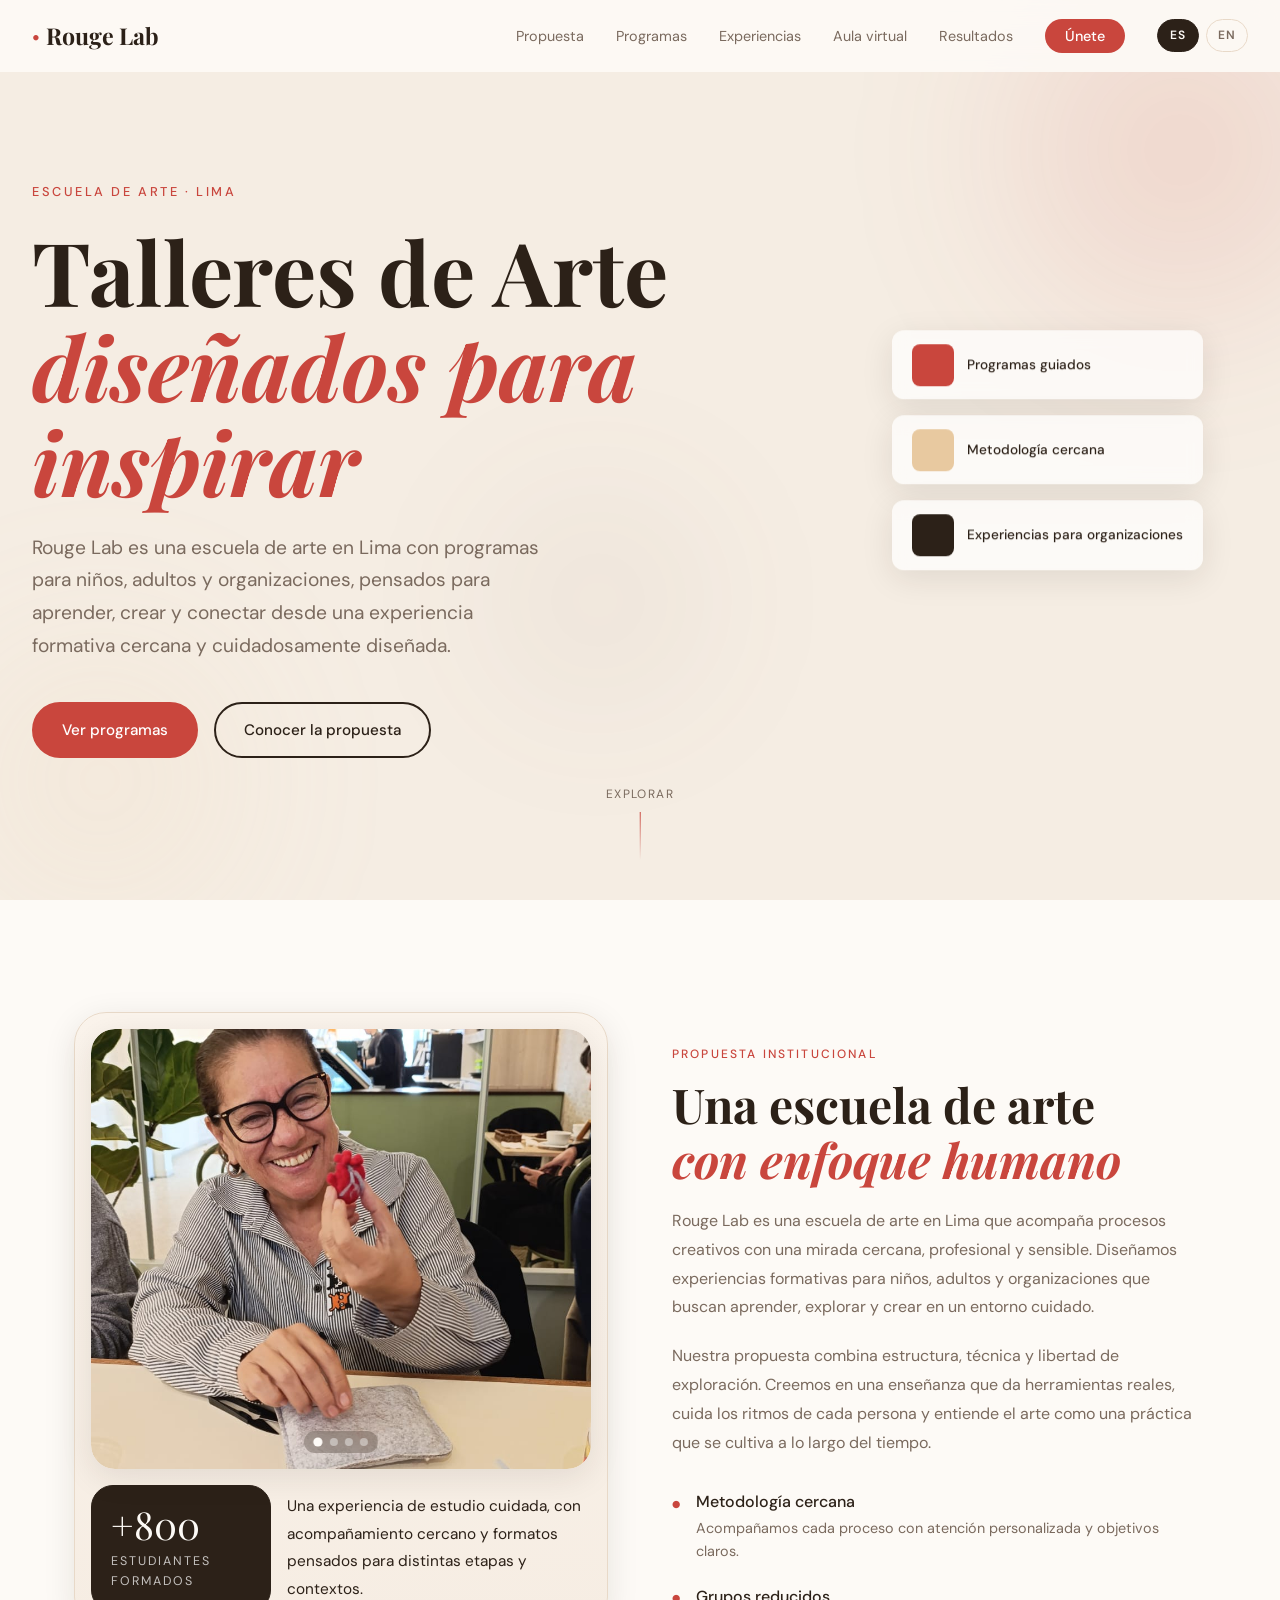
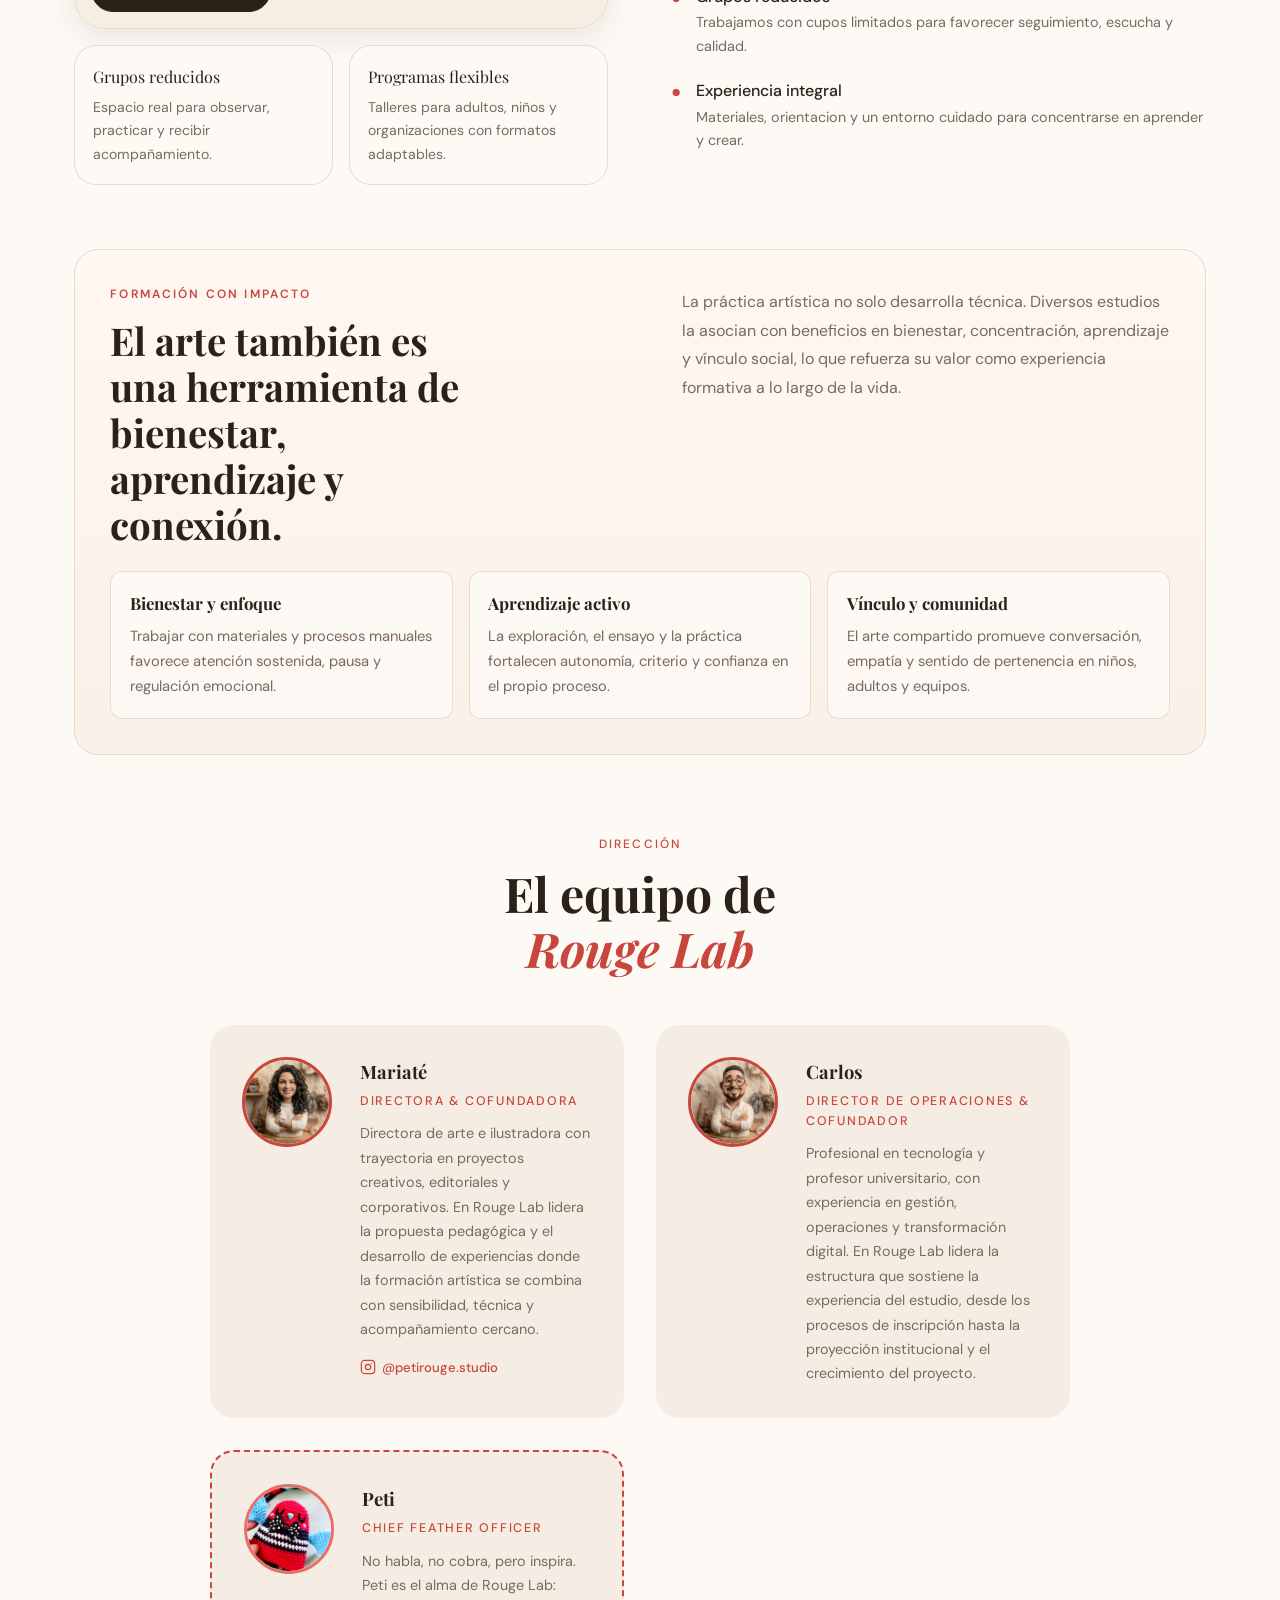
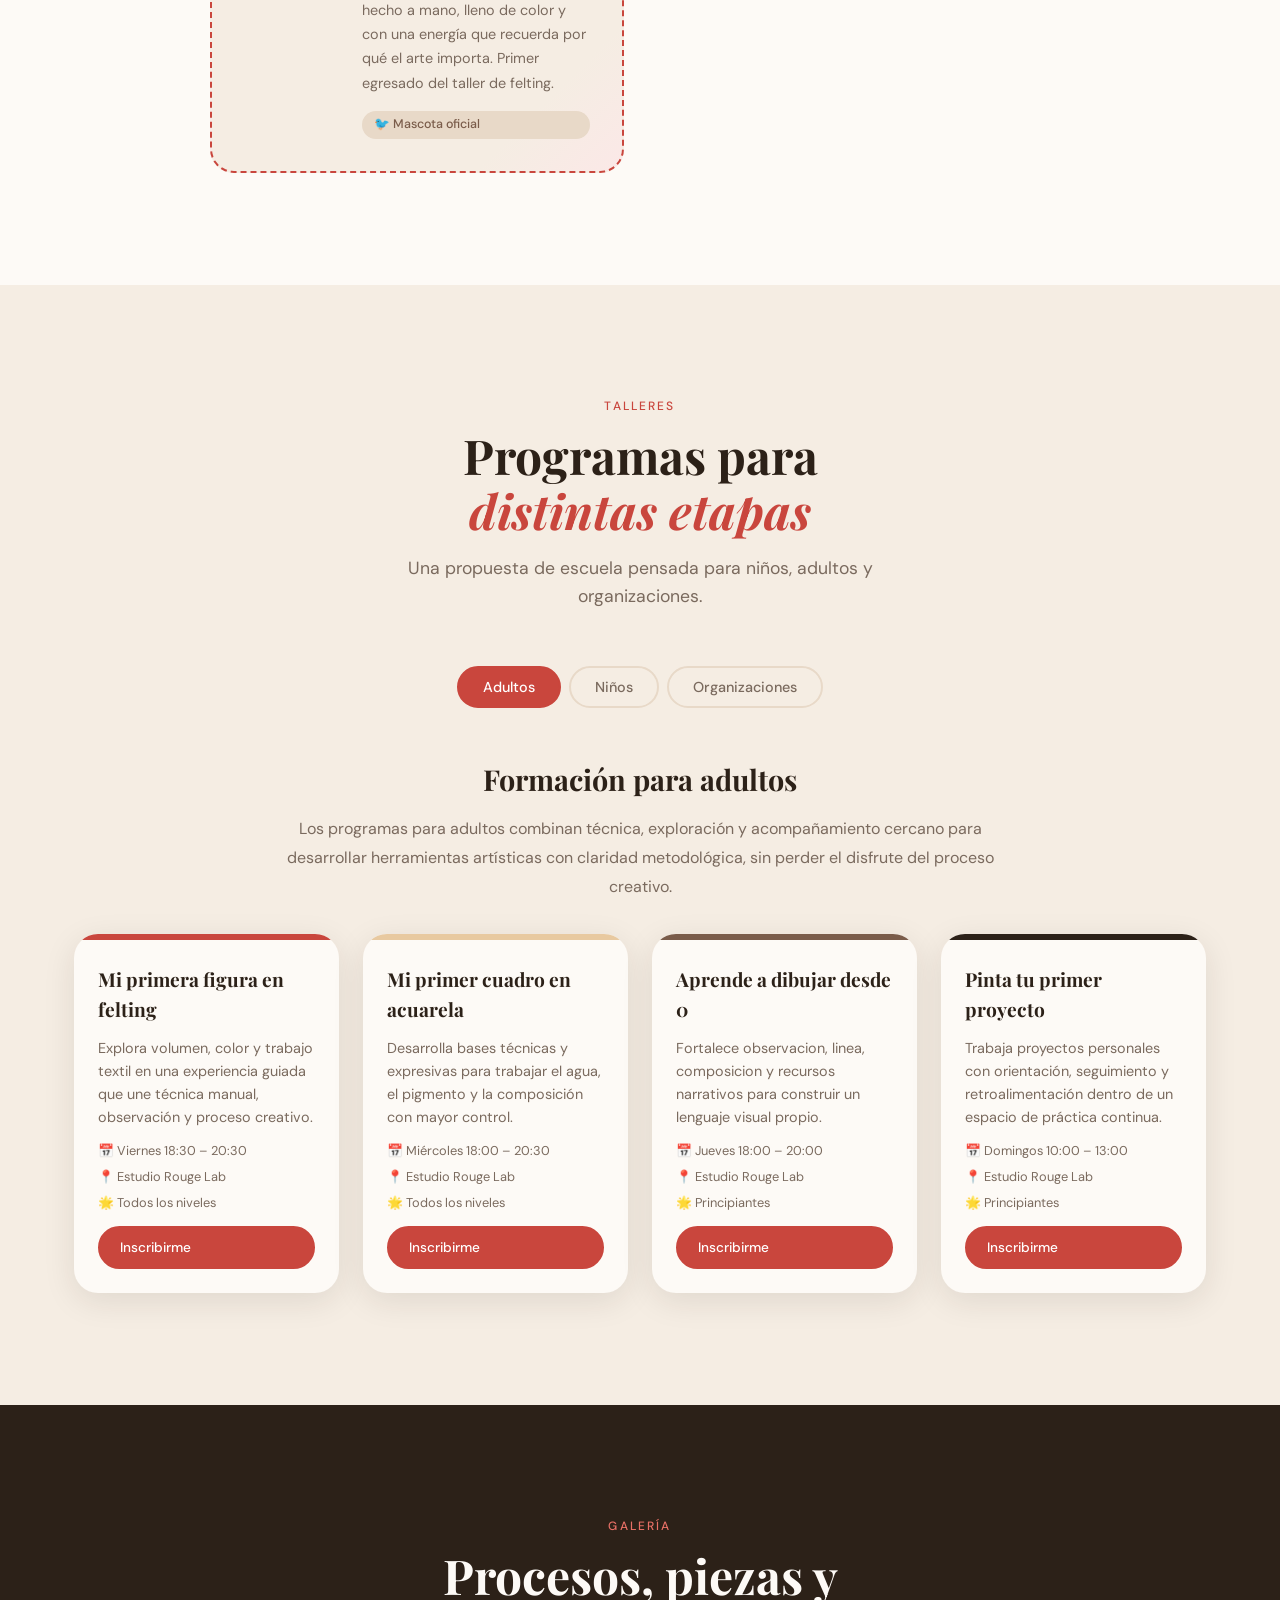
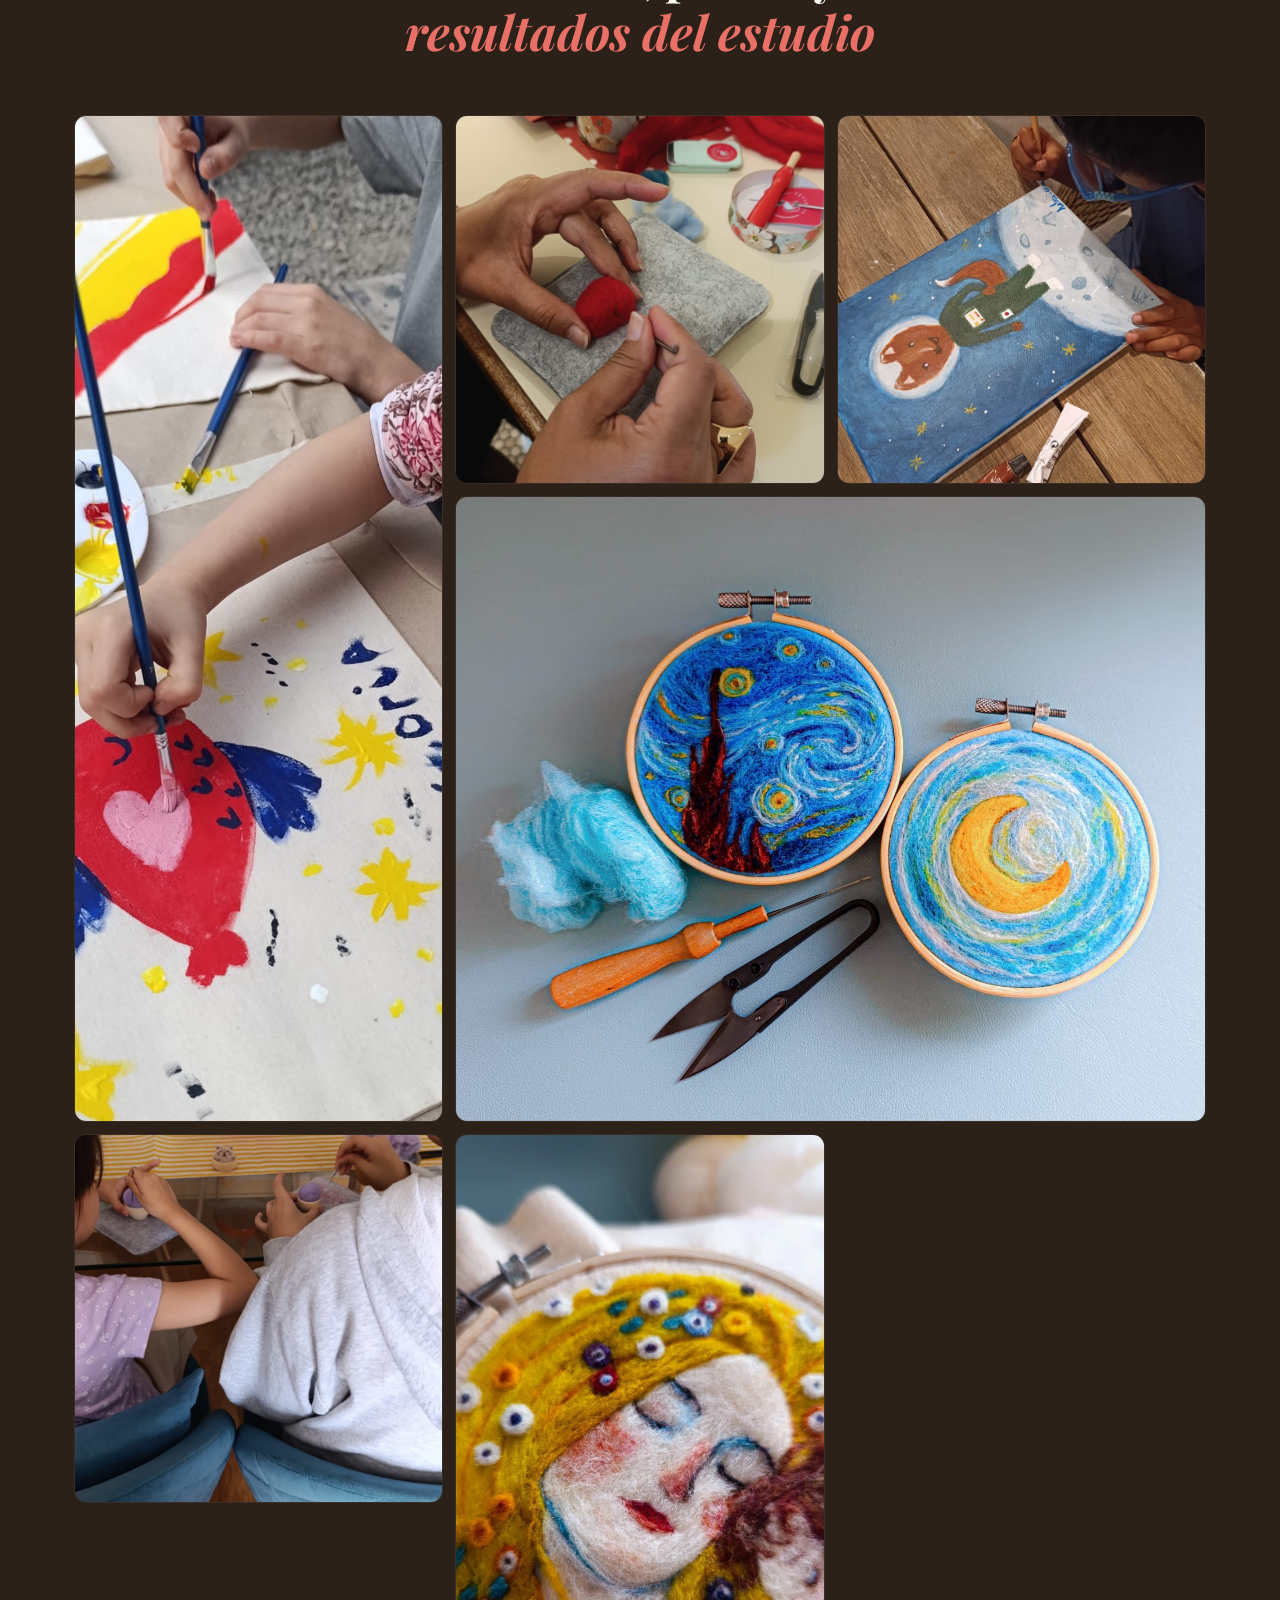
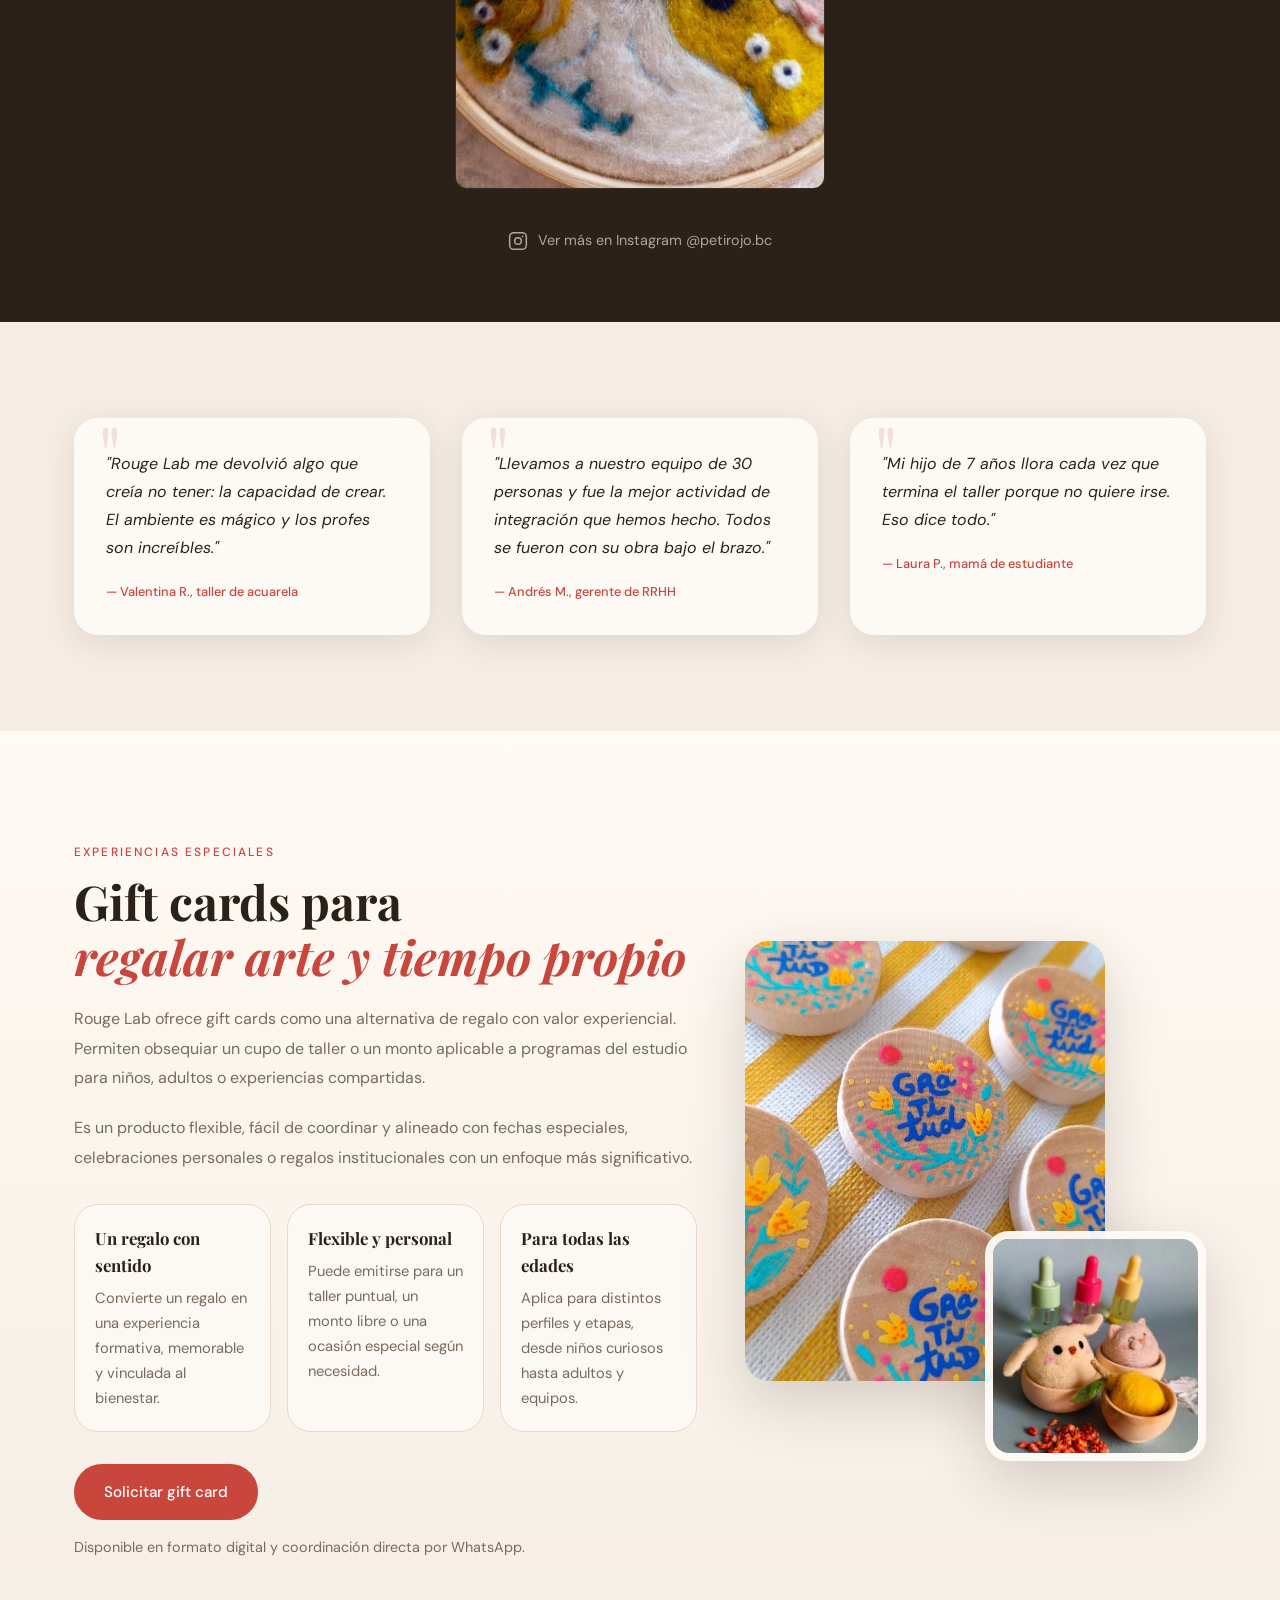
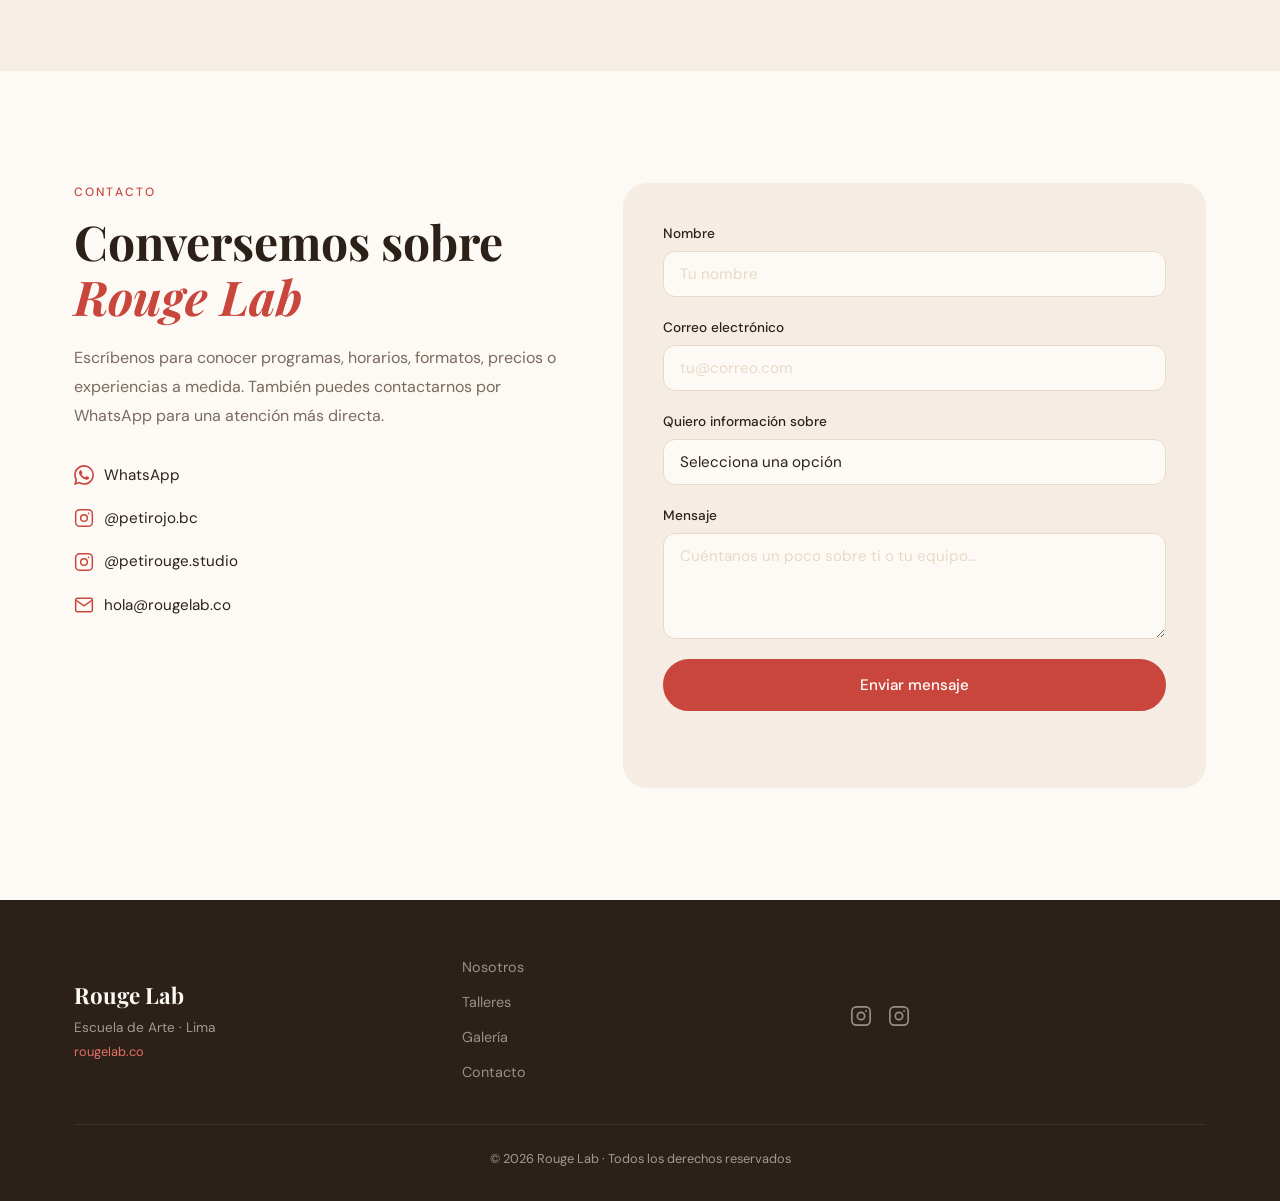
==== index.html @ db447505 "Refine navigation CTA wording" ====
<!DOCTYPE html>
<html lang="es">
<head>
  <meta charset="UTF-8" />
  <meta name="viewport" content="width=device-width, initial-scale=1.0" />
  <title>Rouge Lab — Escuela de Arte en Lima</title>
  <meta name="description" content="Rouge Lab es una escuela de arte en Lima con programas para niños, adultos y organizaciones, diseñada para inspirar, crear y conectar desde una experiencia formativa cuidada." />
  <link rel="alternate" hreflang="es" href="/" />
  <link rel="alternate" hreflang="en" href="/en/" />
  <link rel="preconnect" href="https://fonts.googleapis.com" />
  <link rel="preconnect" href="https://fonts.gstatic.com" crossorigin />
  <link href="https://fonts.googleapis.com/css2?family=Playfair+Display:ital,wght@0,400;0,700;1,400&family=DM+Sans:wght@300;400;500&display=swap" rel="stylesheet" />
  <link rel="stylesheet" href="styles.css" />
</head>
<body>

  <!-- NAV -->
  <nav class="nav" id="nav">
    <a href="#inicio" class="nav__logo">
      <span class="nav__logo-bird">&#x2022;</span> Rouge Lab
    </a>
    <button class="nav__toggle" id="navToggle" aria-label="Menú">
      <span></span><span></span><span></span>
    </button>
    <ul class="nav__links" id="navLinks">
      <li><a href="#nosotros">Propuesta</a></li>
      <li><a href="#talleres">Programas</a></li>
      <li><a href="#talleres">Experiencias</a></li>
      <li><span class="nav__placeholder">Aula virtual</span></li>
      <li><a href="#galeria">Resultados</a></li>
      <li><a href="#contacto" class="nav__cta">Únete</a></li>
      <li class="nav__lang" aria-label="Selector de idioma">
        <a href="./" class="is-active" aria-current="page">ES</a>
        <a href="en/">EN</a>
      </li>
    </ul>
  </nav>

  <!-- HERO -->
  <section class="hero" id="inicio">
    <div class="hero__bg">
      <div class="hero__shape hero__shape--1"></div>
      <div class="hero__shape hero__shape--2"></div>
      <div class="hero__shape hero__shape--3"></div>
    </div>
    <div class="hero__content">
      <p class="hero__eyebrow">Escuela de Arte · Lima</p>
      <h1 class="hero__title">
        Talleres de Arte<br />
        <em>diseñados para inspirar</em>
      </h1>
      <p class="hero__subtitle">
        Rouge Lab es una escuela de arte en Lima con programas para niños, adultos y organizaciones, pensados para aprender, crear y conectar desde una experiencia formativa cercana y cuidadosamente diseñada.
      </p>
      <div class="hero__actions">
        <a href="#talleres" class="btn btn--primary">Ver programas</a>
        <a href="#nosotros" class="btn btn--ghost">Conocer la propuesta</a>
      </div>
    </div>
    <div class="hero__visual">
      <div class="hero__card hero__card--1">
        <div class="hero__card-img" style="background-color: #c9463d;"></div>
        <span>Programas guiados</span>
      </div>
      <div class="hero__card hero__card--2">
        <div class="hero__card-img" style="background-color: #e8c9a0;"></div>
        <span>Metodología cercana</span>
      </div>
      <div class="hero__card hero__card--3">
        <div class="hero__card-img" style="background-color: #2c2118;"></div>
        <span>Experiencias para organizaciones</span>
      </div>
    </div>
    <div class="hero__scroll">
      <span>Explorar</span>
      <div class="hero__scroll-line"></div>
    </div>
  </section>

  <!-- NOSOTROS -->
  <section class="about" id="nosotros">
    <div class="container">
      <div class="about__grid">
        <div class="about__visual about__visual--corporate">
          <div class="about__feature-card">
            <div class="about__feature-slider" aria-label="Galería de talleres Rouge Lab">
              <img src="img/talleres/2049753c-a8f8-4cf8-a134-66e9a15b67ac.JPG" alt="Participante creando en el estudio Rouge Lab" class="about__feature-image about__feature-slide active" loading="lazy" />
              <img src="img/talleres/710131fc-3ccc-4c96-8515-e1dfbfdd8624.JPG" alt="Sesión grupal en un taller de Rouge Lab" class="about__feature-image about__feature-slide" loading="lazy" />
              <img src="img/talleres/1487d30d-8823-4ec9-9c9c-355a350ff001.JPG" alt="Participantes pintando en Rouge Lab" class="about__feature-image about__feature-slide" loading="lazy" />
              <img src="img/talleres/da904399-f6e9-4173-9c25-c521548ea36d.JPG" alt="Trabajo artístico realizado en Rouge Lab" class="about__feature-image about__feature-slide" loading="lazy" />
              <div class="about__feature-dots" aria-hidden="true">
                <span class="about__feature-dot active"></span>
                <span class="about__feature-dot"></span>
                <span class="about__feature-dot"></span>
                <span class="about__feature-dot"></span>
              </div>
            </div>
            <div class="about__feature-summary">
              <article class="about__feature-metric">
                <span class="about__feature-number">+800</span>
                <span class="about__feature-label">estudiantes formados</span>
              </article>
              <p class="about__feature-copy">Una experiencia de estudio cuidada, con acompañamiento cercano y formatos pensados para distintas etapas y contextos.</p>
            </div>
          </div>
          <div class="about__highlights">
            <article class="about__highlight">
              <span class="about__highlight-title">Grupos reducidos</span>
              <p>Espacio real para observar, practicar y recibir acompañamiento.</p>
            </article>
            <article class="about__highlight">
              <span class="about__highlight-title">Programas flexibles</span>
              <p>Talleres para adultos, niños y organizaciones con formatos adaptables.</p>
            </article>
          </div>
        </div>
        <div class="about__text">
          <p class="section-eyebrow">Propuesta institucional</p>
          <h2 class="section-title">Una escuela de arte<br /><em>con enfoque humano</em></h2>
          <p class="about__body">
            Rouge Lab es una escuela de arte en Lima que acompaña procesos creativos con una mirada cercana, profesional y sensible. Diseñamos experiencias formativas para niños, adultos y organizaciones que buscan aprender, explorar y crear en un entorno cuidado.
          </p>
          <p class="about__body">
            Nuestra propuesta combina estructura, técnica y libertad de exploración. Creemos en una enseñanza que da herramientas reales, cuida los ritmos de cada persona y entiende el arte como una práctica que se cultiva a lo largo del tiempo.
          </p>
          <ul class="about__pillars">
            <li>
              <div class="about__pillar-icon">&#9679;</div>
              <div>
                <strong>Metodología cercana</strong>
                <p>Acompañamos cada proceso con atención personalizada y objetivos claros.</p>
              </div>
            </li>
            <li>
              <div class="about__pillar-icon">&#9679;</div>
              <div>
                <strong>Grupos reducidos</strong>
                <p>Trabajamos con cupos limitados para favorecer seguimiento, escucha y calidad.</p>
              </div>
            </li>
            <li>
              <div class="about__pillar-icon">&#9679;</div>
              <div>
                <strong>Experiencia integral</strong>
                <p>Materiales, orientacion y un entorno cuidado para concentrarse en aprender y crear.</p>
              </div>
            </li>
          </ul>
        </div>
      </div>

      <div class="about__evidence about__evidence--band">
        <div class="about__evidence-head">
          <div>
            <p class="about__evidence-kicker">Formación con impacto</p>
            <h3 class="about__evidence-title">El arte también es una herramienta de bienestar, aprendizaje y conexión.</h3>
          </div>
          <p class="about__evidence-intro">
            La práctica artística no solo desarrolla técnica. Diversos estudios la asocian con beneficios en bienestar, concentración, aprendizaje y vínculo social, lo que refuerza su valor como experiencia formativa a lo largo de la vida.
          </p>
        </div>
        <div class="about__evidence-grid">
          <article class="about__evidence-card">
            <h3>Bienestar y enfoque</h3>
            <p>Trabajar con materiales y procesos manuales favorece atención sostenida, pausa y regulación emocional.</p>
          </article>
          <article class="about__evidence-card">
            <h3>Aprendizaje activo</h3>
            <p>La exploración, el ensayo y la práctica fortalecen autonomía, criterio y confianza en el propio proceso.</p>
          </article>
          <article class="about__evidence-card">
            <h3>Vínculo y comunidad</h3>
            <p>El arte compartido promueve conversación, empatía y sentido de pertenencia en niños, adultos y equipos.</p>
          </article>
        </div>
      </div>

      <!-- EQUIPO FUNDADOR -->
      <div class="team">
        <p class="section-eyebrow" style="text-align:center; margin-top:5rem;">Dirección</p>
        <h2 class="section-title" style="text-align:center; margin-bottom:3rem;">El equipo de<br/><em>Rouge Lab</em></h2>
        <div class="team__grid">

          <div class="team__card">
            <div class="team__photo-wrap">
              <img src="img/mariate.jpg" alt="Mariaté" class="team__photo team__photo--real" />
              <img src="img/tete_felt.png" alt="Mariaté felting" class="team__photo team__photo--felt" />
            </div>
            <div class="team__info">
              <h3 class="team__name">Mariaté</h3>
              <p class="team__role">Directora &amp; Cofundadora</p>
              <p class="team__bio">Directora de arte e ilustradora con trayectoria en proyectos creativos, editoriales y corporativos. En Rouge Lab lidera la propuesta pedagógica y el desarrollo de experiencias donde la formación artística se combina con sensibilidad, técnica y acompañamiento cercano.</p>
              <a href="https://www.instagram.com/petirouge.studio/" target="_blank" rel="noopener" class="team__ig">
                <svg width="16" height="16" viewBox="0 0 24 24" fill="none" stroke="currentColor" stroke-width="1.8"><rect x="2" y="2" width="20" height="20" rx="5"/><circle cx="12" cy="12" r="4"/><circle cx="17.5" cy="6.5" r="1" fill="currentColor" stroke="none"/></svg>
                @petirouge.studio
              </a>
            </div>
          </div>

          <div class="team__card">
            <div class="team__photo-wrap">
              <img src="img/carlos.jpg" alt="Carlos" class="team__photo team__photo--real" />
              <img src="img/carlos_felt.png" alt="Carlos felting" class="team__photo team__photo--felt" />
            </div>
            <div class="team__info">
              <h3 class="team__name">Carlos</h3>
              <p class="team__role">Director de Operaciones &amp; Cofundador</p>
              <p class="team__bio">Profesional en tecnología y profesor universitario, con experiencia en gestión, operaciones y transformación digital. En Rouge Lab lidera la estructura que sostiene la experiencia del estudio, desde los procesos de inscripción hasta la proyección institucional y el crecimiento del proyecto.</p>
            </div>
          </div>

          <div class="team__card team__card--mascot">
            <div class="team__photo-wrap team__photo-wrap--mascot">
              <img src="img/peti_row.jpg" alt="Peti — Chief Feather Officer" class="team__photo team__photo--mascot" />
            </div>
            <div class="team__info">
              <h3 class="team__name">Peti</h3>
              <p class="team__role">Chief Feather Officer</p>
              <p class="team__bio">No habla, no cobra, pero inspira. Peti es el alma de Rouge Lab: hecho a mano, lleno de color y con una energía que recuerda por qué el arte importa. Primer egresado del taller de felting.</p>
              <span class="team__badge">&#x1F426; Mascota oficial</span>
            </div>
          </div>

        </div>
      </div>

    </div>
  </section>

  <!-- TALLERES -->
  <section class="workshops" id="talleres">
    <div class="container">
      <div class="section-header">
        <p class="section-eyebrow">Talleres</p>
        <h2 class="section-title">Programas para<br /><em>distintas etapas</em></h2>
        <p class="section-subtitle">Una propuesta de escuela pensada para niños, adultos y organizaciones.</p>
      </div>

      <div class="workshops__tabs">
        <button class="workshops__tab active" data-tab="adults">Adultos</button>
        <button class="workshops__tab" data-tab="kids">Niños</button>
        <button class="workshops__tab" data-tab="companies">Organizaciones</button>
      </div>

      <!-- ADULTOS -->
      <div class="workshops__panel active" id="tab-adults">
        <div class="workshops__adults-intro">
          <h3>Formación para adultos</h3>
          <p>
            Los programas para adultos combinan técnica, exploración y acompañamiento cercano para desarrollar herramientas artísticas con claridad metodológica, sin perder el disfrute del proceso creativo.
          </p>
        </div>
        <div class="workshops__grid">
          <div class="workshop-card">
            <div class="workshop-card__color" style="background: #c9463d;"></div>
            <div class="workshop-card__body">
              <h3>Mi primera figura en felting</h3>
              <p>Explora volumen, color y trabajo textil en una experiencia guiada que une técnica manual, observación y proceso creativo.</p>
              <ul class="workshop-card__meta">
                <li>&#128197; Viernes 18:30 – 20:30</li>
                <li>&#128205; Estudio Rouge Lab</li>
                <li>&#127775; Todos los niveles</li>
              </ul>
              <a href="#contacto" class="btn btn--small btn--primary">Inscribirme</a>
            </div>
          </div>
          <div class="workshop-card">
            <div class="workshop-card__color" style="background: #e8c9a0;"></div>
            <div class="workshop-card__body">
              <h3>Mi primer cuadro en acuarela</h3>
              <p>Desarrolla bases técnicas y expresivas para trabajar el agua, el pigmento y la composición con mayor control.</p>
              <ul class="workshop-card__meta">
                <li>&#128197; Miércoles 18:00 – 20:30</li>
                <li>&#128205; Estudio Rouge Lab</li>
                <li>&#127775; Todos los niveles</li>
              </ul>
              <a href="#contacto" class="btn btn--small btn--primary">Inscribirme</a>
            </div>
          </div>
          <div class="workshop-card">
            <div class="workshop-card__color" style="background: #7a5c4a;"></div>
            <div class="workshop-card__body">
              <h3>Aprende a dibujar desde 0</h3>
              <p>Fortalece observacion, linea, composicion y recursos narrativos para construir un lenguaje visual propio.</p>
              <ul class="workshop-card__meta">
                <li>&#128197; Jueves 18:00 – 20:00</li>
                <li>&#128205; Estudio Rouge Lab</li>
                <li>&#127775; Principiantes</li>
              </ul>
              <a href="#contacto" class="btn btn--small btn--primary">Inscribirme</a>
            </div>
          </div>
          <div class="workshop-card">
            <div class="workshop-card__color" style="background: #2c2118;"></div>
            <div class="workshop-card__body">
              <h3>Pinta tu primer proyecto</h3>
              <p>Trabaja proyectos personales con orientación, seguimiento y retroalimentación dentro de un espacio de práctica continua.</p>
              <ul class="workshop-card__meta">
                <li>&#128197; Domingos 10:00 – 13:00</li>
                <li>&#128205; Estudio Rouge Lab</li>
                <li>&#127775; Principiantes</li>
              </ul>
              <a href="#contacto" class="btn btn--small btn--primary">Inscribirme</a>
            </div>
          </div>
        </div>
      </div>

      <!-- NIÑOS -->
      <div class="workshops__panel" id="tab-kids">
        <div class="workshops__kids-hero">
          <div class="workshops__kids-text">
            <h3>Programa infantil de arte</h3>
            <p>
              El programa infantil ofrece un espacio seguro y estimulante para que los niños experimenten con color, materiales y técnicas diversas, fortaleciendo creatividad, concentración y expresión personal.
            </p>
            <ul class="workshops__kids-list">
              <li><strong>Edades:</strong> 5 a 12 años</li>
              <li><strong>Grupos:</strong> máx. 8 niños</li>
              <li><strong>Horarios:</strong> sábados 9:00 – 11:00 y 14:00 – 16:00</li>
              <li><strong>Modalidad:</strong> mensual con cupo limitado</li>
            </ul>
            <a href="#contacto" class="btn btn--primary">Apartar cupo</a>
          </div>
          <div class="workshops__kids-visual">
            <img src="img/talleres/4cf936ca-8962-4713-806b-2a89aa88172f.JPG" alt="Nino mostrando una pintura realizada en Rouge Lab" class="workshops__kids-image" loading="lazy" />
            <div class="workshops__kids-tags">
              <span>Temperas</span>
              <span>Collage</span>
              <span>Arcilla</span>
              <span>Acuarela</span>
              <span>Estampado</span>
              <span>Dibujo</span>
            </div>
          </div>
        </div>
      </div>

      <!-- EMPRESAS -->
      <div class="workshops__panel" id="tab-companies">
        <div class="workshops__companies">
          <div class="workshops__companies-text">
            <h3>Experiencias para organizaciones</h3>
            <p>
              Diseñamos experiencias artísticas para organizaciones que buscan fortalecer vínculos, activar creatividad y ofrecer a sus equipos espacios de bienestar con sentido.
            </p>
            <p>
              Cada propuesta se adapta al contexto de cada equipo y puede desarrollarse en nuestro estudio o en las instalaciones de la organización.
            </p>
          </div>
          <div class="workshops__companies-cards">
            <div class="companies-card">
              <div class="companies-card__icon">&#127775;</div>
              <h4>Team Building Creativo</h4>
              <p>Sesión de pintura colaborativa para grupos de 10 a 50 personas.</p>
            </div>
            <div class="companies-card">
              <div class="companies-card__icon">&#127775;</div>
              <h4>Taller de Bienestar</h4>
              <p>Arte terapéutico para reducir el estrés y promover el bienestar laboral.</p>
            </div>
            <div class="companies-card">
              <div class="companies-card__icon">&#127775;</div>
              <h4>Evento de Marca</h4>
              <p>Experiencias artísticas personalizadas con la identidad de tu empresa o campaña.</p>
            </div>
            <div class="companies-card">
              <div class="companies-card__icon">&#127775;</div>
              <h4>Regalos Corporativos</h4>
              <p>Obra colectiva enmarcada como recuerdo o regalo institucional.</p>
            </div>
          </div>
          <a href="#contacto" class="btn btn--primary">Cotizar experiencia</a>
        </div>
      </div>
    </div>
  </section>

  <!-- GALERÍA -->
  <section class="gallery" id="galeria">
    <div class="container">
      <div class="section-header">
        <p class="section-eyebrow">Galería</p>
        <h2 class="section-title">Procesos, piezas y<br /><em>resultados del estudio</em></h2>
      </div>
    </div>
    <div class="gallery__grid">
      <div class="gallery__item gallery__item--tall">
        <img src="img/talleres/1487d30d-8823-4ec9-9c9c-355a350ff001.JPG" alt="Niños pintando una pieza colorida en Rouge Lab" class="gallery__image" loading="lazy" />
      </div>
      <div class="gallery__item">
        <img src="img/talleres/1d75b389-9949-458d-b169-37931965fa81.JPG" alt="Proceso de felting en Rouge Lab" class="gallery__image" loading="lazy" />
      </div>
      <div class="gallery__item">
        <img src="img/talleres/710131fc-3ccc-4c96-8515-e1dfbfdd8624.JPG" alt="Obras textiles inspiradas en el cielo creadas en Rouge Lab" class="gallery__image" loading="lazy" />
      </div>
      <div class="gallery__item gallery__item--wide">
        <img src="img/talleres/da904399-f6e9-4173-9c25-c521548ea36d.JPG" alt="Ilustraciones florales creadas en Rouge Lab" class="gallery__image" loading="lazy" />
      </div>
      <div class="gallery__item">
        <img src="img/talleres/e0db3ded-92bb-47d5-9224-748b6064883d.JPG" alt="Sesión compartida en el taller Rouge Lab" class="gallery__image" loading="lazy" />
      </div>
      <div class="gallery__item gallery__item--tall">
        <img src="img/talleres/f56699e2-7bed-45f2-bb6c-44057b0421e8.JPG" alt="Retrato textil realizado en Rouge Lab" class="gallery__image" loading="lazy" />
      </div>
    </div>
    <div class="gallery__footer">
      <a href="https://www.instagram.com/petirojo.bc/" target="_blank" rel="noopener" class="gallery__instagram">
        <svg width="20" height="20" viewBox="0 0 24 24" fill="none" stroke="currentColor" stroke-width="1.8"><rect x="2" y="2" width="20" height="20" rx="5"/><circle cx="12" cy="12" r="4"/><circle cx="17.5" cy="6.5" r="1" fill="currentColor" stroke="none"/></svg>
        Ver más en Instagram @petirojo.bc
      </a>
    </div>
  </section>

  <!-- TESTIMONIOS -->
  <section class="testimonials">
    <div class="container">
      <div class="testimonials__grid">
        <blockquote class="testimonial">
          <p>"Rouge Lab me devolvió algo que creía no tener: la capacidad de crear. El ambiente es mágico y los profes son increíbles."</p>
          <footer>— Valentina R., taller de acuarela</footer>
        </blockquote>
        <blockquote class="testimonial">
          <p>"Llevamos a nuestro equipo de 30 personas y fue la mejor actividad de integración que hemos hecho. Todos se fueron con su obra bajo el brazo."</p>
          <footer>— Andrés M., gerente de RRHH</footer>
        </blockquote>
        <blockquote class="testimonial">
          <p>"Mi hijo de 7 años llora cada vez que termina el taller porque no quiere irse. Eso dice todo."</p>
          <footer>— Laura P., mamá de estudiante</footer>
        </blockquote>
      </div>
    </div>
  </section>

  <!-- REGALA UN TALLER -->
  <section class="giftcard" id="regala">
    <div class="container">
      <div class="giftcard__grid">
        <div class="giftcard__content">
          <p class="section-eyebrow">Experiencias especiales</p>
          <h2 class="section-title">Gift cards para<br /><em>regalar arte y tiempo propio</em></h2>
          <p class="giftcard__body">
            Rouge Lab ofrece gift cards como una alternativa de regalo con valor experiencial. Permiten obsequiar un cupo de taller o un monto aplicable a programas del estudio para niños, adultos o experiencias compartidas.
          </p>
          <p class="giftcard__body">
            Es un producto flexible, fácil de coordinar y alineado con fechas especiales, celebraciones personales o regalos institucionales con un enfoque más significativo.
          </p>
          <div class="giftcard__reasons">
            <article class="giftcard__reason">
              <h3>Un regalo con sentido</h3>
              <p>Convierte un regalo en una experiencia formativa, memorable y vinculada al bienestar.</p>
            </article>
            <article class="giftcard__reason">
              <h3>Flexible y personal</h3>
              <p>Puede emitirse para un taller puntual, un monto libre o una ocasión especial según necesidad.</p>
            </article>
            <article class="giftcard__reason">
              <h3>Para todas las edades</h3>
              <p>Aplica para distintos perfiles y etapas, desde niños curiosos hasta adultos y equipos.</p>
            </article>
          </div>
          <div class="giftcard__actions">
            <a href="#contacto" class="btn btn--primary">Solicitar gift card</a>
            <span class="giftcard__note">Disponible en formato digital y coordinación directa por WhatsApp.</span>
          </div>
        </div>
        <div class="giftcard__visual">
          <img src="img/talleres/4be3f8bb-c95b-4450-a2a8-bf1559002125.JPG" alt="Gift cards pintadas a mano en Rouge Lab" class="giftcard__image giftcard__image--main" loading="lazy" />
          <img src="img/talleres/8ba4084d-997b-44ff-909c-968a8f6ca23a.JPG" alt="Detalle textil en forma de corazon hecho a mano" class="giftcard__image giftcard__image--accent" loading="lazy" />
        </div>
      </div>
    </div>
  </section>

  <!-- CONTACTO -->
  <section class="contact" id="contacto">
    <div class="container">
      <div class="contact__grid">
        <div class="contact__info">
          <p class="section-eyebrow">Contacto</p>
          <h2 class="section-title">Conversemos sobre<br /><em>Rouge Lab</em></h2>
          <p class="contact__body">Escríbenos para conocer programas, horarios, formatos, precios o experiencias a medida. También puedes contactarnos por WhatsApp para una atención más directa.</p>
          <ul class="contact__links">
            <li>
              <a href="https://wa.me/51987142146" target="_blank" rel="noopener">
                <svg width="20" height="20" viewBox="0 0 24 24" fill="currentColor"><path d="M17.472 14.382c-.297-.149-1.758-.867-2.03-.967-.273-.099-.471-.148-.67.15-.197.297-.767.966-.94 1.164-.173.199-.347.223-.644.075-.297-.15-1.255-.463-2.39-1.475-.883-.788-1.48-1.761-1.653-2.059-.173-.297-.018-.458.13-.606.134-.133.298-.347.446-.52.149-.174.198-.298.298-.497.099-.198.05-.371-.025-.52-.075-.149-.669-1.612-.916-2.207-.242-.579-.487-.5-.669-.51-.173-.008-.371-.01-.57-.01-.198 0-.52.074-.792.372-.272.297-1.04 1.016-1.04 2.479 0 1.462 1.065 2.875 1.213 3.074.149.198 2.096 3.2 5.077 4.487.709.306 1.262.489 1.694.625.712.227 1.36.195 1.871.118.571-.085 1.758-.719 2.006-1.413.248-.694.248-1.289.173-1.413-.074-.124-.272-.198-.57-.347m-5.421 7.403h-.004a9.87 9.87 0 01-5.031-1.378l-.361-.214-3.741.982.998-3.648-.235-.374a9.86 9.86 0 01-1.51-5.26c.001-5.45 4.436-9.884 9.888-9.884 2.64 0 5.122 1.03 6.988 2.898a9.825 9.825 0 012.893 6.994c-.003 5.45-4.437 9.884-9.885 9.884m8.413-18.297A11.815 11.815 0 0012.05 0C5.495 0 .16 5.335.157 11.892c0 2.096.547 4.142 1.588 5.945L.057 24l6.305-1.654a11.882 11.882 0 005.683 1.448h.005c6.554 0 11.89-5.335 11.893-11.893a11.821 11.821 0 00-3.48-8.413z"/></svg>
                WhatsApp
              </a>
            </li>
            <li>
              <a href="https://www.instagram.com/petirojo.bc/" target="_blank" rel="noopener">
                <svg width="20" height="20" viewBox="0 0 24 24" fill="none" stroke="currentColor" stroke-width="1.8"><rect x="2" y="2" width="20" height="20" rx="5"/><circle cx="12" cy="12" r="4"/><circle cx="17.5" cy="6.5" r="1" fill="currentColor" stroke="none"/></svg>
                @petirojo.bc
              </a>
            </li>
            <li>
              <a href="https://www.instagram.com/petirouge.studio/" target="_blank" rel="noopener">
                <svg width="20" height="20" viewBox="0 0 24 24" fill="none" stroke="currentColor" stroke-width="1.8"><rect x="2" y="2" width="20" height="20" rx="5"/><circle cx="12" cy="12" r="4"/><circle cx="17.5" cy="6.5" r="1" fill="currentColor" stroke="none"/></svg>
                @petirouge.studio
              </a>
            </li>
            <li>
              <a href="mailto:hola@rougelab.co">
                <svg width="20" height="20" viewBox="0 0 24 24" fill="none" stroke="currentColor" stroke-width="1.8"><path d="M4 4h16c1.1 0 2 .9 2 2v12c0 1.1-.9 2-2 2H4c-1.1 0-2-.9-2-2V6c0-1.1.9-2 2-2z"/><polyline points="22,6 12,13 2,6"/></svg>
                hola@rougelab.co
              </a>
            </li>
          </ul>
        </div>
        <form class="contact__form" id="contactForm" novalidate>
          <div class="form-group">
            <label for="name">Nombre</label>
            <input type="text" id="name" name="name" placeholder="Tu nombre" required />
          </div>
          <div class="form-group">
            <label for="email">Correo electrónico</label>
            <input type="email" id="email" name="email" placeholder="tu@correo.com" required />
          </div>
          <div class="form-group">
            <label for="interest">Quiero información sobre</label>
            <select id="interest" name="interest">
              <option value="">Selecciona una opción</option>
              <option value="adults">Programa para adultos</option>
              <option value="kids">Programa infantil</option>
              <option value="companies">Experiencias para organizaciones</option>
              <option value="giftcard">Gift card / Regalar un taller</option>
            </select>
          </div>
          <div class="form-group">
            <label for="message">Mensaje</label>
            <textarea id="message" name="message" rows="4" placeholder="Cuéntanos un poco sobre ti o tu equipo…"></textarea>
          </div>
          <button type="submit" class="btn btn--primary btn--full">Enviar mensaje</button>
          <p class="form-success" id="formSuccess" aria-live="polite"></p>
        </form>
      </div>
    </div>
  </section>

  <!-- FOOTER -->
  <footer class="footer">
    <div class="container">
      <div class="footer__grid">
        <div class="footer__brand">
          <p class="footer__logo">Rouge Lab</p>
          <p class="footer__tagline">Escuela de Arte · Lima</p>
          <p class="footer__domain">rougelab.co</p>
        </div>
        <nav class="footer__nav">
          <a href="#nosotros">Nosotros</a>
          <a href="#talleres">Talleres</a>
          <a href="#galeria">Galería</a>
          <a href="#contacto">Contacto</a>
        </nav>
        <div class="footer__social">
          <a href="https://www.instagram.com/petirojo.bc/" target="_blank" rel="noopener" aria-label="Instagram petirojo.bc">
            <svg width="22" height="22" viewBox="0 0 24 24" fill="none" stroke="currentColor" stroke-width="1.8"><rect x="2" y="2" width="20" height="20" rx="5"/><circle cx="12" cy="12" r="4"/><circle cx="17.5" cy="6.5" r="1" fill="currentColor" stroke="none"/></svg>
          </a>
          <a href="https://www.instagram.com/petirouge.studio/" target="_blank" rel="noopener" aria-label="Instagram petirouge.studio">
            <svg width="22" height="22" viewBox="0 0 24 24" fill="none" stroke="currentColor" stroke-width="1.8"><rect x="2" y="2" width="20" height="20" rx="5"/><circle cx="12" cy="12" r="4"/><circle cx="17.5" cy="6.5" r="1" fill="currentColor" stroke="none"/></svg>
          </a>
        </div>
      </div>
      <div class="footer__bottom">
        <p>© 2026 Rouge Lab · Todos los derechos reservados</p>
      </div>
    </div>
  </footer>

  <script src="main.js"></script>
</body>
</html>
---- styles.css ----
/* ============================================================
   ROUGE LAB — styles.css
   Paleta: rojo terracota, crema, marrón oscuro, blanco roto
   ============================================================ */

/* ---------- RESET & BASE ---------- */
*, *::before, *::after { box-sizing: border-box; margin: 0; padding: 0; }

:root {
  --rouge:        #c9463d;
  --rouge-dark:   #8b2d2d;
  --rouge-light:  #e87066;
  --cream:        #f5ede3;
  --cream-mid:    #e8d9c8;
  --sand:         #e8c9a0;
  --brown:        #7a5c4a;
  --dark:         #2c2118;
  --dark-mid:     #3e2f22;
  --white:        #fdfaf6;
  --text:         #2c2118;
  --text-muted:   #7a6a5e;

  --font-serif:   'Playfair Display', Georgia, serif;
  --font-sans:    'DM Sans', system-ui, sans-serif;

  --radius:       12px;
  --radius-lg:    24px;
  --shadow:       0 8px 32px rgba(44,33,24,.10);
  --shadow-lg:    0 20px 60px rgba(44,33,24,.18);

  --nav-height:   72px;
  --container:    1180px;
}

html { scroll-behavior: smooth; font-size: 16px; }

body {
  font-family: var(--font-sans);
  background: var(--white);
  color: var(--text);
  line-height: 1.6;
  overflow-x: hidden;
}

img { display: block; max-width: 100%; }

/* ---------- TYPOGRAPHY ---------- */
.section-eyebrow {
  font-family: var(--font-sans);
  font-size: .75rem;
  font-weight: 500;
  letter-spacing: .18em;
  text-transform: uppercase;
  color: var(--rouge);
  margin-bottom: .75rem;
}

.section-title {
  font-family: var(--font-serif);
  font-size: clamp(2rem, 4vw, 3rem);
  font-weight: 700;
  line-height: 1.15;
  color: var(--dark);
}

.section-title em {
  font-style: italic;
  color: var(--rouge);
}

.section-subtitle {
  font-size: 1.1rem;
  color: var(--text-muted);
  margin-top: 1rem;
}

.section-header {
  text-align: center;
  max-width: 560px;
  margin: 0 auto 3.5rem;
}

/* ---------- UTILITIES ---------- */
.container {
  max-width: var(--container);
  margin: 0 auto;
  padding: 0 1.5rem;
}

.desktop-only { display: none; }
@media (min-width: 768px) { .desktop-only { display: inline; } }

/* ---------- BUTTONS ---------- */
.btn {
  display: inline-flex;
  align-items: center;
  gap: .5rem;
  padding: .85rem 1.75rem;
  border-radius: 100px;
  font-family: var(--font-sans);
  font-size: .95rem;
  font-weight: 500;
  text-decoration: none;
  cursor: pointer;
  border: 2px solid transparent;
  transition: all .25s ease;
}

.btn--primary {
  background: var(--rouge);
  color: #fff;
  border-color: var(--rouge);
}
.btn--primary:hover {
  background: var(--rouge-dark);
  border-color: var(--rouge-dark);
  transform: translateY(-2px);
  box-shadow: 0 8px 24px rgba(201,70,61,.35);
}

.btn--ghost {
  background: transparent;
  color: var(--dark);
  border-color: var(--dark);
}
.btn--ghost:hover {
  background: var(--dark);
  color: var(--white);
}

.btn--small {
  padding: .55rem 1.25rem;
  font-size: .85rem;
}

.btn--full { width: 100%; justify-content: center; }

/* ---------- NAV ---------- */
.nav {
  position: fixed;
  top: 0; left: 0; right: 0;
  z-index: 100;
  height: var(--nav-height);
  display: flex;
  align-items: center;
  justify-content: space-between;
  padding: 0 2rem;
  background: rgba(253,250,246,.92);
  backdrop-filter: blur(12px);
  -webkit-backdrop-filter: blur(12px);
  border-bottom: 1px solid transparent;
  transition: border-color .3s, box-shadow .3s;
}

.nav.scrolled {
  border-color: var(--cream-mid);
  box-shadow: 0 2px 20px rgba(44,33,24,.07);
}

.nav__logo {
  font-family: var(--font-serif);
  font-size: 1.45rem;
  font-weight: 700;
  color: var(--dark);
  text-decoration: none;
  display: flex;
  align-items: center;
  gap: .4rem;
}

.nav__logo-bird {
  color: var(--rouge);
  font-size: 1rem;
}

.nav__links {
  display: none;
  list-style: none;
  gap: 2rem;
  align-items: center;
}

.nav__links a {
  color: var(--text-muted);
  text-decoration: none;
  font-size: .9rem;
  font-weight: 400;
  transition: color .2s;
}
.nav__links a:hover { color: var(--rouge); }

.nav__placeholder {
  color: var(--text-muted);
  font-size: .9rem;
  font-weight: 400;
  cursor: default;
}

.nav__lang {
  display: flex;
  align-items: center;
  gap: .45rem;
}

.nav__lang a {
  display: inline-flex;
  align-items: center;
  justify-content: center;
  min-width: 42px;
  padding: .35rem .65rem;
  border: 1px solid var(--cream-mid);
  border-radius: 100px;
  font-size: .75rem;
  font-weight: 600;
  letter-spacing: .08em;
  text-transform: uppercase;
  color: var(--text-muted);
}

.nav__lang a:hover {
  color: var(--dark);
  border-color: var(--rouge);
}

.nav__lang a.is-active {
  background: var(--dark);
  border-color: var(--dark);
  color: var(--white);
}

.nav__cta {
  background: var(--rouge) !important;
  color: #fff !important;
  padding: .5rem 1.25rem;
  border-radius: 100px;
  font-weight: 500 !important;
  transition: background .2s, transform .2s !important;
}
.nav__cta:hover { background: var(--rouge-dark) !important; transform: translateY(-1px); }

.nav__toggle {
  display: flex;
  flex-direction: column;
  gap: 5px;
  background: none;
  border: none;
  cursor: pointer;
  padding: 4px;
}
.nav__toggle span {
  display: block;
  width: 24px;
  height: 2px;
  background: var(--dark);
  border-radius: 2px;
  transition: all .3s;
}
.nav__toggle.open span:nth-child(1) { transform: translateY(7px) rotate(45deg); }
.nav__toggle.open span:nth-child(2) { opacity: 0; }
.nav__toggle.open span:nth-child(3) { transform: translateY(-7px) rotate(-45deg); }

@media (min-width: 768px) {
  .nav__links { display: flex; }
  .nav__toggle { display: none; }
}

/* Mobile menu */
@media (max-width: 767px) {
  .nav__links.open {
    display: flex;
    flex-direction: column;
    position: fixed;
    top: var(--nav-height);
    left: 0; right: 0;
    background: var(--white);
    padding: 2rem;
    border-bottom: 1px solid var(--cream-mid);
    box-shadow: var(--shadow-lg);
    gap: 1.5rem;
  }

  .nav__lang {
    justify-content: center;
    width: 100%;
  }
}

/* ---------- HERO ---------- */
.hero {
  position: relative;
  min-height: 100svh;
  display: flex;
  flex-direction: column;
  justify-content: center;
  padding: calc(var(--nav-height) + 3rem) 2rem 5rem;
  overflow: hidden;
  background: var(--cream);
}

.hero__bg {
  position: absolute;
  inset: 0;
  pointer-events: none;
}

.hero__shape {
  position: absolute;
  border-radius: 50%;
  filter: blur(80px);
  opacity: .55;
}

.hero__shape--1 {
  width: 500px; height: 500px;
  top: -100px; right: -150px;
  background: radial-gradient(circle, #c9463d55, transparent 70%);
}

.hero__shape--2 {
  width: 400px; height: 400px;
  bottom: -80px; left: -100px;
  background: radial-gradient(circle, #e8c9a055, transparent 70%);
}

.hero__shape--3 {
  width: 300px; height: 300px;
  top: 50%; left: 35%;
  background: radial-gradient(circle, #7a5c4a30, transparent 70%);
}

.hero__content {
  position: relative;
  z-index: 2;
  max-width: 640px;
}

.hero__eyebrow {
  font-size: .8rem;
  font-weight: 500;
  letter-spacing: .2em;
  text-transform: uppercase;
  color: var(--rouge);
  margin-bottom: 1.25rem;
}

.hero__title {
  font-family: var(--font-serif);
  font-size: clamp(2.8rem, 7vw, 5.5rem);
  font-weight: 700;
  line-height: 1.08;
  color: var(--dark);
  margin-bottom: 1.5rem;
}

.hero__title em {
  color: var(--rouge);
  font-style: italic;
}

.hero__subtitle {
  font-size: clamp(1rem, 2vw, 1.2rem);
  color: var(--text-muted);
  max-width: 520px;
  line-height: 1.7;
  margin-bottom: 2.5rem;
}

.hero__actions {
  display: flex;
  flex-wrap: wrap;
  gap: 1rem;
}

.hero__visual {
  display: none;
  position: absolute;
  right: 6vw;
  top: 50%;
  transform: translateY(-50%);
  z-index: 2;
  gap: 1rem;
  flex-direction: column;
}

@media (min-width: 1024px) {
  .hero__visual { display: flex; }
}

.hero__card {
  display: flex;
  align-items: center;
  gap: .85rem;
  background: rgba(255,255,255,.7);
  backdrop-filter: blur(8px);
  padding: .85rem 1.25rem;
  border-radius: var(--radius);
  box-shadow: var(--shadow);
  font-size: .85rem;
  font-weight: 500;
  color: var(--dark);
  min-width: 180px;
  animation: floatIn .8s ease both;
}

.hero__card--1 { animation-delay: .1s; }
.hero__card--2 { animation-delay: .25s; transform: translateX(20px); }
.hero__card--3 { animation-delay: .4s; }

.hero__card-img {
  width: 42px; height: 42px;
  border-radius: 8px;
  flex-shrink: 0;
}

.hero__scroll {
  position: absolute;
  bottom: 2.5rem;
  left: 50%;
  transform: translateX(-50%);
  display: flex;
  flex-direction: column;
  align-items: center;
  gap: .5rem;
  z-index: 2;
  color: var(--text-muted);
  font-size: .75rem;
  letter-spacing: .12em;
  text-transform: uppercase;
  animation: fadeIn 1s 1s both;
}

.hero__scroll-line {
  width: 1px;
  height: 48px;
  background: linear-gradient(to bottom, var(--rouge), transparent);
  animation: scrollPulse 2s infinite;
}

/* ---------- ABOUT ---------- */
.about {
  padding: 7rem 0;
  background: var(--white);
}

.about--home .about__grid {
  align-items: start;
}

.about--home .about__visual {
  align-self: start;
}

.about--home .about__img-wrapper {
  transform: translateY(-1rem);
}

.about--home .about__stat-card {
  bottom: 44px;
}

@media (min-width: 900px) {
  .about--home .about__stat-card {
    left: 43%;
    top: 248px;
    right: auto;
    bottom: auto;
    transform: translateX(-50%);
    padding: .85rem 1.2rem;
    max-width: 155px;
    white-space: normal;
  }
}

.about__grid {
  display: grid;
  grid-template-columns: 1fr;
  gap: 4rem;
  align-items: center;
}

@media (min-width: 900px) {
  .about__grid { grid-template-columns: 1fr 1fr; }
}

.about__visual--corporate {
  display: flex;
  flex-direction: column;
  gap: 1rem;
}

.about__feature-card {
  background: linear-gradient(180deg, #fbf4ec 0%, #f6ede3 100%);
  border: 1px solid var(--cream-mid);
  border-radius: 32px;
  padding: 1rem;
  box-shadow: var(--shadow);
}

.about__feature-slider {
  position: relative;
  height: 440px;
  overflow: hidden;
  border-radius: 24px;
  box-shadow: var(--shadow);
}

.about__feature-image {
  width: 100%;
  height: 440px;
  display: block;
  object-fit: cover;
  border-radius: 24px;
}

.about__feature-slide {
  position: absolute;
  top: 0;
  left: 0;
  width: 100%;
  height: 100%;
  opacity: 0;
  visibility: hidden;
  pointer-events: none;
  z-index: 0;
  transform: scale(1.02);
  transition: opacity 1.2s ease, transform 6s ease, visibility 0s linear 1.2s;
}

.about__feature-slide.active {
  opacity: 1;
  visibility: visible;
  pointer-events: auto;
  z-index: 1;
  transform: scale(1);
  transition: opacity 1.2s ease, transform 6s ease;
}

.about__feature-dots {
  position: absolute;
  left: 50%;
  bottom: 1rem;
  transform: translateX(-50%);
  display: inline-flex;
  gap: .45rem;
  padding: .45rem .65rem;
  background: rgba(44, 33, 24, .28);
  backdrop-filter: blur(8px);
  -webkit-backdrop-filter: blur(8px);
  border-radius: 100px;
  z-index: 2;
}

.about__feature-dot {
  width: 8px;
  height: 8px;
  border-radius: 50%;
  background: rgba(255,255,255,.42);
  transition: transform .25s ease, background-color .25s ease;
}

.about__feature-dot.active {
  background: var(--white);
  transform: scale(1.15);
}

.about__feature-summary {
  display: grid;
  grid-template-columns: 180px 1fr;
  gap: 1rem;
  align-items: center;
  margin-top: 1rem;
}

.about__feature-metric {
  background: var(--dark);
  border: 1px solid var(--dark);
  border-radius: 22px;
  padding: 1.2rem;
  color: var(--white);
}

.about__feature-number {
  display: block;
  font-family: var(--font-serif);
  font-size: clamp(2rem, 3vw, 2.8rem);
  line-height: 1;
  margin-bottom: .5rem;
}

.about__feature-label {
  display: block;
  font-size: .78rem;
  text-transform: uppercase;
  letter-spacing: .16em;
  color: rgba(255,255,255,.72);
}

.about__feature-copy {
  color: var(--dark);
  line-height: 1.8;
  font-size: .96rem;
}

.about__highlights {
  display: grid;
  grid-template-columns: repeat(2, minmax(0, 1fr));
  gap: 1rem;
}

.about__highlight {
  background: rgba(253, 250, 246, .95);
  border: 1px solid rgba(232, 217, 200, .95);
  border-radius: 22px;
  padding: 1.15rem;
}

.about__highlight-title {
  display: block;
  font-family: var(--font-serif);
  font-size: 1rem;
  color: var(--dark);
  margin-bottom: .4rem;
}

.about__highlight p {
  font-size: .88rem;
  line-height: 1.65;
  color: var(--text-muted);
}

.about__img-wrapper {
  position: relative;
  height: 440px;
  max-width: 560px;
}

.about__img {
  position: absolute;
  border-radius: var(--radius-lg);
  display: block;
  width: 100%;
  object-fit: cover;
}

.about__img--main {
  width: 72%;
  height: 360px;
  top: 0; left: 0;
  box-shadow: var(--shadow-lg);
  object-position: center center;
  z-index: 2;
}

.about__img--accent {
  width: 42%;
  height: 190px;
  top: 34px; right: 0;
  box-shadow: var(--shadow);
  object-position: center center;
  z-index: 3;
}

.about__img--support {
  width: 54%;
  height: 210px;
  bottom: 0;
  right: 2.5rem;
  box-shadow: var(--shadow);
  object-position: center center;
  z-index: 1;
}

.about__stat-card {
  position: absolute;
  bottom: 28px;
  left: 42%;
  transform: translateX(-50%);
  background: var(--white);
  border-radius: var(--radius);
  padding: 1rem 1.5rem;
  box-shadow: var(--shadow-lg);
  text-align: center;
  white-space: nowrap;
  z-index: 2;
}

@media (max-width: 899px) {
  .about--home .about__img-wrapper {
    transform: none;
  }

  .about__feature-slider,
  .about__feature-image {
    height: 340px;
  }

  .about__feature-summary,
  .about__highlights {
    grid-template-columns: 1fr;
  }

  .about__feature-metric {
    text-align: center;
  }

  .about__img-wrapper {
    max-width: none;
  }

  .about__img--main {
    width: 75%;
    height: 340px;
  }

  .about__img--accent {
    width: 55%;
    height: 220px;
    top: auto;
    bottom: 0;
    right: 0;
  }

  .about__img--support {
    display: none;
  }

  .about__stat-card {
    bottom: 60px;
    left: 50%;
  }
}

.about__stat-number {
  display: block;
  font-family: var(--font-serif);
  font-size: 2.2rem;
  font-weight: 700;
  color: var(--rouge);
  line-height: 1;
}

.about__stat-label {
  font-size: .8rem;
  color: var(--text-muted);
  text-transform: uppercase;
  letter-spacing: .1em;
}

.about__body {
  color: var(--text-muted);
  margin-top: 1.25rem;
  line-height: 1.8;
}

.about__pillars {
  list-style: none;
  margin-top: 2rem;
  display: flex;
  flex-direction: column;
  gap: 1.25rem;
}

.about__pillars li {
  display: flex;
  gap: 1rem;
  align-items: flex-start;
}

.about__pillar-icon {
  color: var(--rouge);
  font-size: .6rem;
  margin-top: .4rem;
  flex-shrink: 0;
}

.about__pillars strong { display: block; color: var(--dark); font-weight: 500; }
.about__pillars p { font-size: .9rem; color: var(--text-muted); margin-top: .15rem; }

.about__evidence {
  margin-top: 2.5rem;
  padding: 1.75rem;
  background: linear-gradient(180deg, #fff8f2 0%, #f9f1e8 100%);
  border: 1px solid var(--cream-mid);
  border-radius: var(--radius-lg);
}

.about__evidence--band {
  margin-top: 4rem;
  padding: 2.2rem;
}

.about__evidence--home {
  margin-top: 3rem;
}

.about__evidence-head {
  display: grid;
  grid-template-columns: 1fr;
  gap: 1rem 2rem;
  align-items: start;
}

@media (min-width: 900px) {
  .about__evidence-head {
    grid-template-columns: 1.05fr .95fr;
  }
}

.about__evidence-kicker {
  font-size: .75rem;
  font-weight: 600;
  letter-spacing: .18em;
  text-transform: uppercase;
  color: var(--rouge);
  margin-bottom: .75rem;
}

.about__evidence-title {
  font-family: var(--font-serif);
  font-size: clamp(1.6rem, 3vw, 2.4rem);
  line-height: 1.2;
  color: var(--dark);
  max-width: 14ch;
}

.about__evidence-intro {
  color: var(--text-muted);
  line-height: 1.8;
  margin-top: .15rem;
}

.about__evidence-grid {
  display: grid;
  grid-template-columns: 1fr;
  gap: 1rem;
  margin-top: 1.5rem;
}

@media (min-width: 768px) {
  .about__evidence-grid { grid-template-columns: repeat(3, 1fr); }
}

.about__evidence-card {
  background: rgba(253, 250, 246, .85);
  border: 1px solid rgba(232, 217, 200, .9);
  border-radius: var(--radius);
  padding: 1.15rem;
}

.about__evidence-card h3 {
  font-family: var(--font-serif);
  font-size: 1.05rem;
  color: var(--dark);
  margin-bottom: .45rem;
}

.about__evidence-card p {
  font-size: .92rem;
  color: var(--text-muted);
  line-height: 1.7;
}

/* ---------- TEAM ---------- */
.team { margin-top: 1rem; }

.team__grid {
  display: grid;
  grid-template-columns: 1fr;
  gap: 2rem;
}

@media (min-width: 768px) {
  .team__grid { grid-template-columns: repeat(2, 1fr); max-width: 860px; margin: 0 auto; }
}

.team__card {
  display: flex;
  gap: 1.75rem;
  align-items: flex-start;
  background: var(--cream);
  border-radius: var(--radius-lg);
  padding: 2rem;
  transition: box-shadow .3s;
}

.team__card:hover { box-shadow: var(--shadow-lg); }

.team__photo-wrap {
  width: 90px;
  height: 90px;
  border-radius: 50%;
  overflow: hidden;
  flex-shrink: 0;
  border: 3px solid var(--rouge);
  position: relative;
}

/* Foto real: debajo, siempre presente */
.team__photo--real {
  position: absolute;
  inset: 0;
  width: 100%;
  height: 100%;
  object-fit: cover;
  object-position: center top;
  transition: opacity 3.2s ease-in-out;
  transition-delay: var(--team-delay, 0ms);
  opacity: 0;
}

/* Versión felting: encima por defecto */
.team__photo--felt {
  position: absolute;
  inset: 0;
  width: 100%;
  height: 100%;
  object-fit: cover;
  object-position: center center;
  transition: opacity 3.2s ease-in-out, transform 3.2s ease-in-out;
  transition-delay: var(--team-delay, 0ms);
  opacity: 1;
}

/* Al entrar en pantalla: felting se desvanece y aparece la foto real */
.team__card.in-view .team__photo--real {
  opacity: 1;
}
.team__card.in-view .team__photo--felt {
  opacity: 0;
  transform: scale(1.1);
}

/* Fallback para .team__photo sin variante (mascota) */
.team__photo:not(.team__photo--real):not(.team__photo--felt) {
  width: 100%;
  height: 100%;
  object-fit: cover;
  object-position: center top;
}

.team__photo-wrap--placeholder {
  background: var(--dark);
  display: flex;
  align-items: center;
  justify-content: center;
}

.team__photo-wrap--placeholder span {
  font-family: var(--font-serif);
  font-size: 2rem;
  font-weight: 700;
  color: var(--cream);
}

.team__info { display: flex; flex-direction: column; gap: .35rem; }

.team__name {
  font-family: var(--font-serif);
  font-size: 1.15rem;
  font-weight: 700;
  color: var(--dark);
}

.team__role {
  font-size: .78rem;
  font-weight: 500;
  letter-spacing: .14em;
  text-transform: uppercase;
  color: var(--rouge);
  margin-bottom: .25rem;
}

.team__bio {
  font-size: .9rem;
  color: var(--text-muted);
  line-height: 1.7;
}

.team__ig {
  display: inline-flex;
  align-items: center;
  gap: .4rem;
  margin-top: .6rem;
  font-size: .82rem;
  color: var(--rouge);
  text-decoration: none;
  font-weight: 500;
  transition: opacity .2s;
}
.team__ig:hover { opacity: .7; }

.team__badge {
  display: inline-block;
  margin-top: .6rem;
  font-size: .78rem;
  font-weight: 500;
  background: var(--cream-mid);
  color: var(--brown);
  padding: .25rem .75rem;
  border-radius: 100px;
}

.team__card--mascot {
  border: 2px dashed var(--rouge);
  background: linear-gradient(135deg, var(--cream) 80%, #fbe8e7);
}

.team__photo-wrap--mascot {
  background: #fce8e7;
  border-color: var(--rouge-light);
}

.team__photo--mascot {
  object-position: center center;
  transform: scale(1.08);
  transition: transform 3.2s ease-in-out, filter 3.2s ease-in-out;
  transition-delay: var(--team-delay, 0ms);
  filter: saturate(1.1) brightness(1.05) !important;
}

.team__card.in-view .team__photo--mascot {
  filter: saturate(1.5) brightness(1.1) drop-shadow(0 0 8px rgba(201,70,61,.4)) !important;
  transform: scale(1.15) rotate(-3deg) !important;
}

/* ---------- WORKSHOPS ---------- */
.workshops {
  padding: 7rem 0;
  background: var(--cream);
}

.workshops__tabs {
  display: flex;
  gap: .5rem;
  justify-content: center;
  margin-bottom: 3rem;
  flex-wrap: wrap;
}

.workshops__tab {
  font-family: var(--font-sans);
  font-size: .9rem;
  font-weight: 500;
  padding: .6rem 1.5rem;
  border-radius: 100px;
  border: 2px solid var(--cream-mid);
  background: transparent;
  color: var(--text-muted);
  cursor: pointer;
  transition: all .25s;
}

.workshops__tab.active,
.workshops__tab:hover {
  background: var(--rouge);
  border-color: var(--rouge);
  color: #fff;
}

.workshops__panel { display: none; }
.workshops__panel.active { display: block; }

/* Adults grid */
.workshops__grid {
  display: grid;
  grid-template-columns: 1fr;
  gap: 1.5rem;
}

@media (min-width: 640px)  { .workshops__grid { grid-template-columns: repeat(2, 1fr); } }
@media (min-width: 1024px) { .workshops__grid { grid-template-columns: repeat(4, 1fr); } }

.workshops__adults-intro {
  max-width: 720px;
  margin: 0 auto 2rem;
  text-align: center;
}

.workshops__adults-intro h3 {
  font-family: var(--font-serif);
  font-size: 1.8rem;
  color: var(--dark);
  margin-bottom: .85rem;
}

.workshops__adults-intro p {
  color: var(--text-muted);
  line-height: 1.8;
}

.workshop-card {
  background: var(--white);
  border-radius: var(--radius-lg);
  overflow: hidden;
  box-shadow: var(--shadow);
  transition: transform .3s, box-shadow .3s;
}

.workshop-card:hover {
  transform: translateY(-6px);
  box-shadow: var(--shadow-lg);
}

.workshop-card__color { height: 6px; }

.workshop-card__body {
  padding: 1.5rem;
  display: flex;
  flex-direction: column;
  gap: .75rem;
}

.workshop-card__body h3 {
  font-family: var(--font-serif);
  font-size: 1.2rem;
  color: var(--dark);
}

.workshop-card__body p {
  font-size: .9rem;
  color: var(--text-muted);
  line-height: 1.6;
  flex: 1;
}

.workshop-card__meta {
  list-style: none;
  display: flex;
  flex-direction: column;
  gap: .35rem;
  font-size: .8rem;
  color: var(--text-muted);
}

/* Kids */
.workshops__kids-hero {
  display: grid;
  grid-template-columns: 1fr;
  gap: 3rem;
  align-items: center;
  background: var(--white);
  border-radius: var(--radius-lg);
  padding: 3rem;
}

@media (min-width: 768px) {
  .workshops__kids-hero { grid-template-columns: 1fr 1fr; }
}

.workshops__kids-text h3 {
  font-family: var(--font-serif);
  font-size: 1.8rem;
  color: var(--dark);
  margin-bottom: 1rem;
}

.workshops__kids-text p {
  color: var(--text-muted);
  line-height: 1.8;
  margin-bottom: 1.5rem;
}

.workshops__kids-list {
  list-style: none;
  display: flex;
  flex-direction: column;
  gap: .5rem;
  margin-bottom: 2rem;
  font-size: .95rem;
  color: var(--text-muted);
}

.workshops__kids-list strong { color: var(--dark); }

.workshops__kids-visual {
  position: relative;
  display: flex;
  flex-direction: column;
  align-items: center;
  justify-content: center;
  min-height: 260px;
}

.workshops__kids-image {
  width: min(100%, 360px);
  aspect-ratio: 4 / 5;
  object-fit: cover;
  border-radius: var(--radius-lg);
  box-shadow: var(--shadow-lg);
  display: block;
}

.workshops__kids-tags {
  position: relative;
  z-index: 1;
  display: flex;
  flex-wrap: wrap;
  gap: .75rem;
  justify-content: center;
  margin-top: 1.25rem;
}

.workshops__kids-tags span {
  background: var(--rouge);
  color: #fff;
  font-size: .85rem;
  font-weight: 500;
  padding: .5rem 1.1rem;
  border-radius: 100px;
}

/* Companies */
.workshops__companies {
  background: var(--white);
  border-radius: var(--radius-lg);
  padding: 3rem;
}

.workshops__companies-text {
  max-width: 600px;
  margin-bottom: 2.5rem;
}

.workshops__companies-text h3 {
  font-family: var(--font-serif);
  font-size: 1.8rem;
  color: var(--dark);
  margin-bottom: 1rem;
}

.workshops__companies-text p {
  color: var(--text-muted);
  line-height: 1.8;
  margin-bottom: .75rem;
}

.workshops__companies-cards {
  display: grid;
  grid-template-columns: 1fr;
  gap: 1.25rem;
  margin-bottom: 2.5rem;
}

@media (min-width: 640px) { .workshops__companies-cards { grid-template-columns: repeat(2, 1fr); } }

.companies-card {
  border: 1.5px solid var(--cream-mid);
  border-radius: var(--radius);
  padding: 1.5rem;
  transition: border-color .25s, box-shadow .25s;
}

.companies-card:hover {
  border-color: var(--rouge);
  box-shadow: 0 4px 16px rgba(201,70,61,.1);
}

.companies-card__icon { font-size: 1.3rem; margin-bottom: .75rem; }

.companies-card h4 {
  font-family: var(--font-serif);
  font-size: 1.05rem;
  color: var(--dark);
  margin-bottom: .4rem;
}

.companies-card p { font-size: .9rem; color: var(--text-muted); line-height: 1.6; }

/* ---------- GALLERY ---------- */
.gallery {
  padding: 7rem 0 4rem;
  background: var(--dark);
}

.gallery .section-eyebrow { color: var(--rouge-light); }
.gallery .section-title { color: var(--white); }
.gallery .section-title em { color: var(--rouge-light); }

.gallery__grid {
  display: grid;
  grid-template-columns: repeat(2, 1fr);
  grid-template-rows: auto;
  gap: .75rem;
  padding: 0 1.5rem;
  margin-top: 3rem;
}

@media (min-width: 768px) {
  .gallery__grid {
    grid-template-columns: repeat(3, 1fr);
    max-width: var(--container);
    margin-left: auto;
    margin-right: auto;
  }
}

.gallery__item {
  border-radius: var(--radius);
  overflow: hidden;
  aspect-ratio: 1;
  position: relative;
  border: 1px solid rgba(255,255,255,.06);
  transition: transform .3s, box-shadow .3s;
}

.gallery__item:hover {
  transform: scale(1.02);
  box-shadow: 0 8px 32px rgba(0,0,0,.4);
}

.gallery__item--tall {
  grid-row: span 2;
  aspect-ratio: unset;
}

.gallery__item--wide {
  grid-column: span 2;
  aspect-ratio: unset;
  min-height: 200px;
}

.gallery__swatch,
.gallery__image {
  width: 100%;
  height: 100%;
  min-height: 160px;
}

.gallery__image {
  object-fit: cover;
  display: block;
}

.gallery__footer {
  text-align: center;
  margin-top: 2.5rem;
}

.gallery__instagram {
  display: inline-flex;
  align-items: center;
  gap: .6rem;
  color: rgba(255,255,255,.6);
  text-decoration: none;
  font-size: .9rem;
  transition: color .25s;
}

.gallery__instagram:hover { color: var(--rouge-light); }

/* ---------- TESTIMONIALS ---------- */
.testimonials {
  padding: 6rem 0;
  background: var(--cream);
}

.testimonials__grid {
  display: grid;
  grid-template-columns: 1fr;
  gap: 2rem;
}

@media (min-width: 768px) { .testimonials__grid { grid-template-columns: repeat(3, 1fr); } }

.testimonial {
  background: var(--white);
  border-radius: var(--radius-lg);
  padding: 2rem;
  box-shadow: var(--shadow);
  position: relative;
}

.testimonial::before {
  content: '"';
  position: absolute;
  top: -.3rem;
  left: 1.5rem;
  font-family: var(--font-serif);
  font-size: 5rem;
  color: var(--rouge);
  opacity: .15;
  line-height: 1;
}

.testimonial p {
  font-size: 1rem;
  color: var(--text);
  line-height: 1.75;
  font-style: italic;
  margin-bottom: 1.25rem;
}

.testimonial footer {
  font-size: .8rem;
  color: var(--rouge);
  font-weight: 500;
}

/* ---------- GIFTCARD ---------- */
.giftcard {
  padding: 7rem 0;
  background: linear-gradient(180deg, #fffaf4 0%, #f6eee5 100%);
}

.giftcard__grid {
  display: grid;
  grid-template-columns: 1fr;
  gap: 3rem;
  align-items: center;
}

@media (min-width: 900px) {
  .giftcard__grid { grid-template-columns: 1.15fr .85fr; }
}

.giftcard__body {
  color: var(--text-muted);
  line-height: 1.85;
  margin-top: 1.25rem;
}

.giftcard__reasons {
  display: grid;
  grid-template-columns: 1fr;
  gap: 1rem;
  margin-top: 2rem;
}

@media (min-width: 768px) {
  .giftcard__reasons { grid-template-columns: repeat(3, 1fr); }
}

.giftcard__reason {
  background: rgba(253, 250, 246, .9);
  border: 1px solid var(--cream-mid);
  border-radius: var(--radius-lg);
  padding: 1.25rem;
}

.giftcard__reason h3 {
  font-family: var(--font-serif);
  font-size: 1.05rem;
  color: var(--dark);
  margin-bottom: .45rem;
}

.giftcard__reason p {
  font-size: .92rem;
  color: var(--text-muted);
  line-height: 1.7;
}

.giftcard__actions {
  display: flex;
  flex-wrap: wrap;
  gap: 1rem;
  align-items: center;
  margin-top: 2rem;
}

.giftcard__note {
  font-size: .9rem;
  color: var(--text-muted);
}

.giftcard__visual {
  position: relative;
  min-height: 520px;
}

.giftcard__image {
  position: absolute;
  border-radius: var(--radius-lg);
  object-fit: cover;
  display: block;
  box-shadow: var(--shadow-lg);
}

.giftcard__image--main {
  width: 78%;
  height: 440px;
  top: 0;
  left: 0;
  object-position: center center;
}

.giftcard__image--accent {
  width: 48%;
  height: 230px;
  right: 0;
  bottom: 0;
  object-position: center center;
  border: 8px solid rgba(253, 250, 246, .95);
}

@media (max-width: 899px) {
  .giftcard__visual {
    min-height: auto;
    display: grid;
    gap: 1rem;
  }

  .giftcard__image {
    position: static;
    width: 100%;
    height: auto;
    aspect-ratio: 4 / 5;
  }

  .giftcard__image--accent {
    aspect-ratio: 1 / 1;
    border-width: 0;
  }
}

/* ---------- CONTACT ---------- */
.contact {
  padding: 7rem 0;
  background: var(--white);
}

.contact__grid {
  display: grid;
  grid-template-columns: 1fr;
  gap: 4rem;
  align-items: start;
}

@media (min-width: 900px) { .contact__grid { grid-template-columns: 1fr 1.2fr; } }

.contact__body {
  color: var(--text-muted);
  line-height: 1.8;
  margin-top: 1.25rem;
  margin-bottom: 2rem;
}

.contact__links {
  list-style: none;
  display: flex;
  flex-direction: column;
  gap: .85rem;
}

.contact__links a {
  display: inline-flex;
  align-items: center;
  gap: .6rem;
  color: var(--dark);
  text-decoration: none;
  font-size: .95rem;
  font-weight: 400;
  transition: color .2s;
}

.contact__links a:hover { color: var(--rouge); }
.contact__links svg { color: var(--rouge); flex-shrink: 0; }

/* Form */
.contact__form {
  background: var(--cream);
  border-radius: var(--radius-lg);
  padding: 2.5rem;
  display: flex;
  flex-direction: column;
  gap: 1.25rem;
}

.form-group {
  display: flex;
  flex-direction: column;
  gap: .4rem;
}

.form-group label {
  font-size: .85rem;
  font-weight: 500;
  color: var(--dark);
}

.form-group input,
.form-group select,
.form-group textarea {
  font-family: var(--font-sans);
  font-size: .95rem;
  padding: .75rem 1rem;
  border: 1.5px solid var(--cream-mid);
  border-radius: var(--radius);
  background: var(--white);
  color: var(--dark);
  outline: none;
  transition: border-color .2s, box-shadow .2s;
  resize: vertical;
  appearance: none;
}

.form-group input:focus,
.form-group select:focus,
.form-group textarea:focus {
  border-color: var(--rouge);
  box-shadow: 0 0 0 3px rgba(201,70,61,.12);
}

.form-group input::placeholder,
.form-group textarea::placeholder { color: var(--cream-mid); }

.form-success {
  font-size: .9rem;
  color: var(--rouge);
  font-weight: 500;
  text-align: center;
  min-height: 1.2em;
}

/* ---------- FOOTER ---------- */
.footer {
  background: var(--dark);
  color: rgba(255,255,255,.55);
  padding: 3.5rem 0 2rem;
}

.footer__grid {
  display: grid;
  grid-template-columns: 1fr;
  gap: 2rem;
  margin-bottom: 2.5rem;
}

@media (min-width: 640px) {
  .footer__grid { grid-template-columns: 1fr 1fr 1fr; align-items: center; }
}

.footer__logo {
  font-family: var(--font-serif);
  font-size: 1.4rem;
  font-weight: 700;
  color: var(--white);
  margin-bottom: .25rem;
}

.footer__tagline {
  font-size: .85rem;
  margin-bottom: .15rem;
}

.footer__domain {
  font-size: .8rem;
  color: var(--rouge-light);
}

.footer__nav {
  display: flex;
  flex-direction: column;
  gap: .75rem;
}

.footer__nav a {
  color: rgba(255,255,255,.5);
  text-decoration: none;
  font-size: .9rem;
  transition: color .2s;
}
.footer__nav a:hover { color: var(--rouge-light); }

.footer__social {
  display: flex;
  gap: 1rem;
  align-items: center;
}

.footer__social a {
  color: rgba(255,255,255,.5);
  transition: color .2s, transform .2s;
}
.footer__social a:hover { color: var(--rouge-light); transform: translateY(-2px); }

.footer__bottom {
  border-top: 1px solid rgba(255,255,255,.08);
  padding-top: 1.5rem;
  text-align: center;
  font-size: .8rem;
}

/* ---------- ANIMATIONS ---------- */
@keyframes floatIn {
  from { opacity: 0; transform: translateY(20px); }
  to   { opacity: 1; transform: translateY(0); }
}

@keyframes fadeIn {
  from { opacity: 0; }
  to   { opacity: 1; }
}

@keyframes scrollPulse {
  0%, 100% { opacity: .4; transform: scaleY(1); }
  50%       { opacity: 1; transform: scaleY(1.15); }
}

/* Reveal on scroll */
.reveal {
  opacity: 0;
  transform: translateY(32px);
  transition: opacity .7s ease, transform .7s ease;
}

.reveal.visible {
  opacity: 1;
  transform: translateY(0);
}
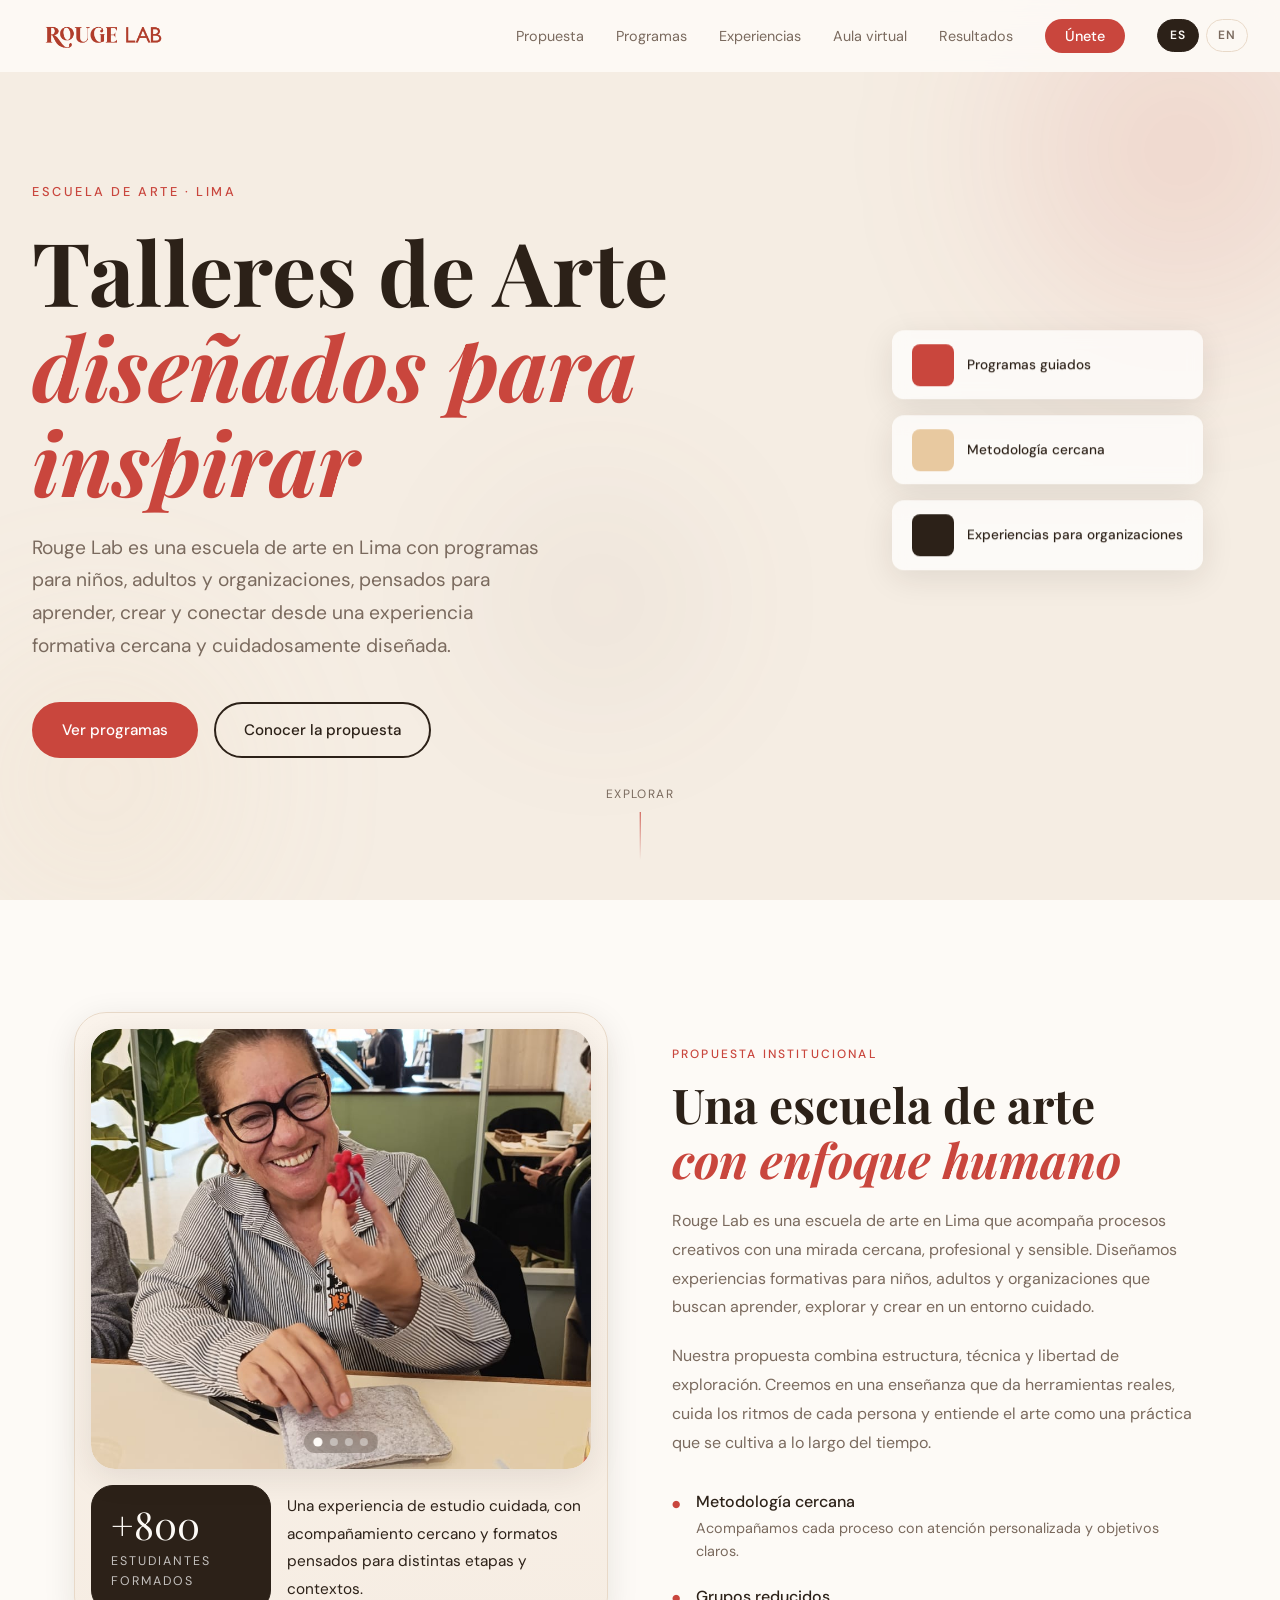
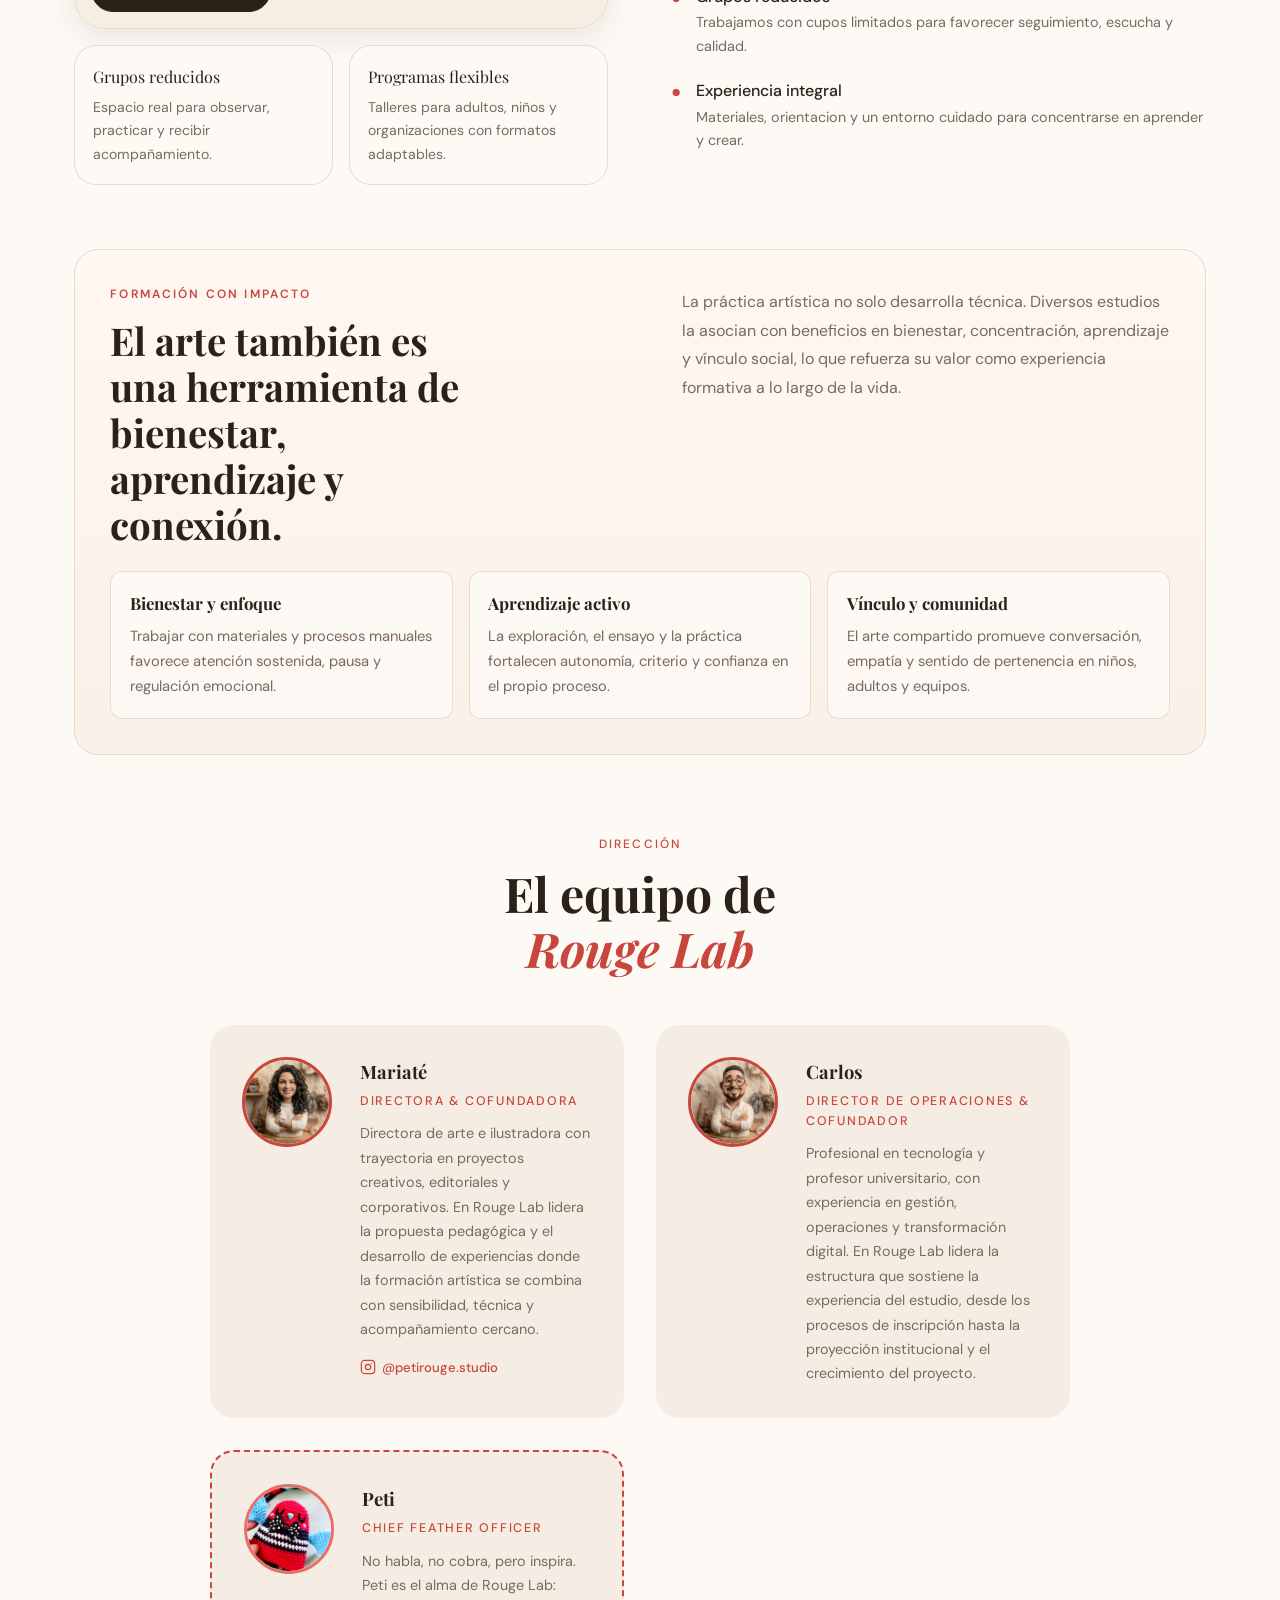
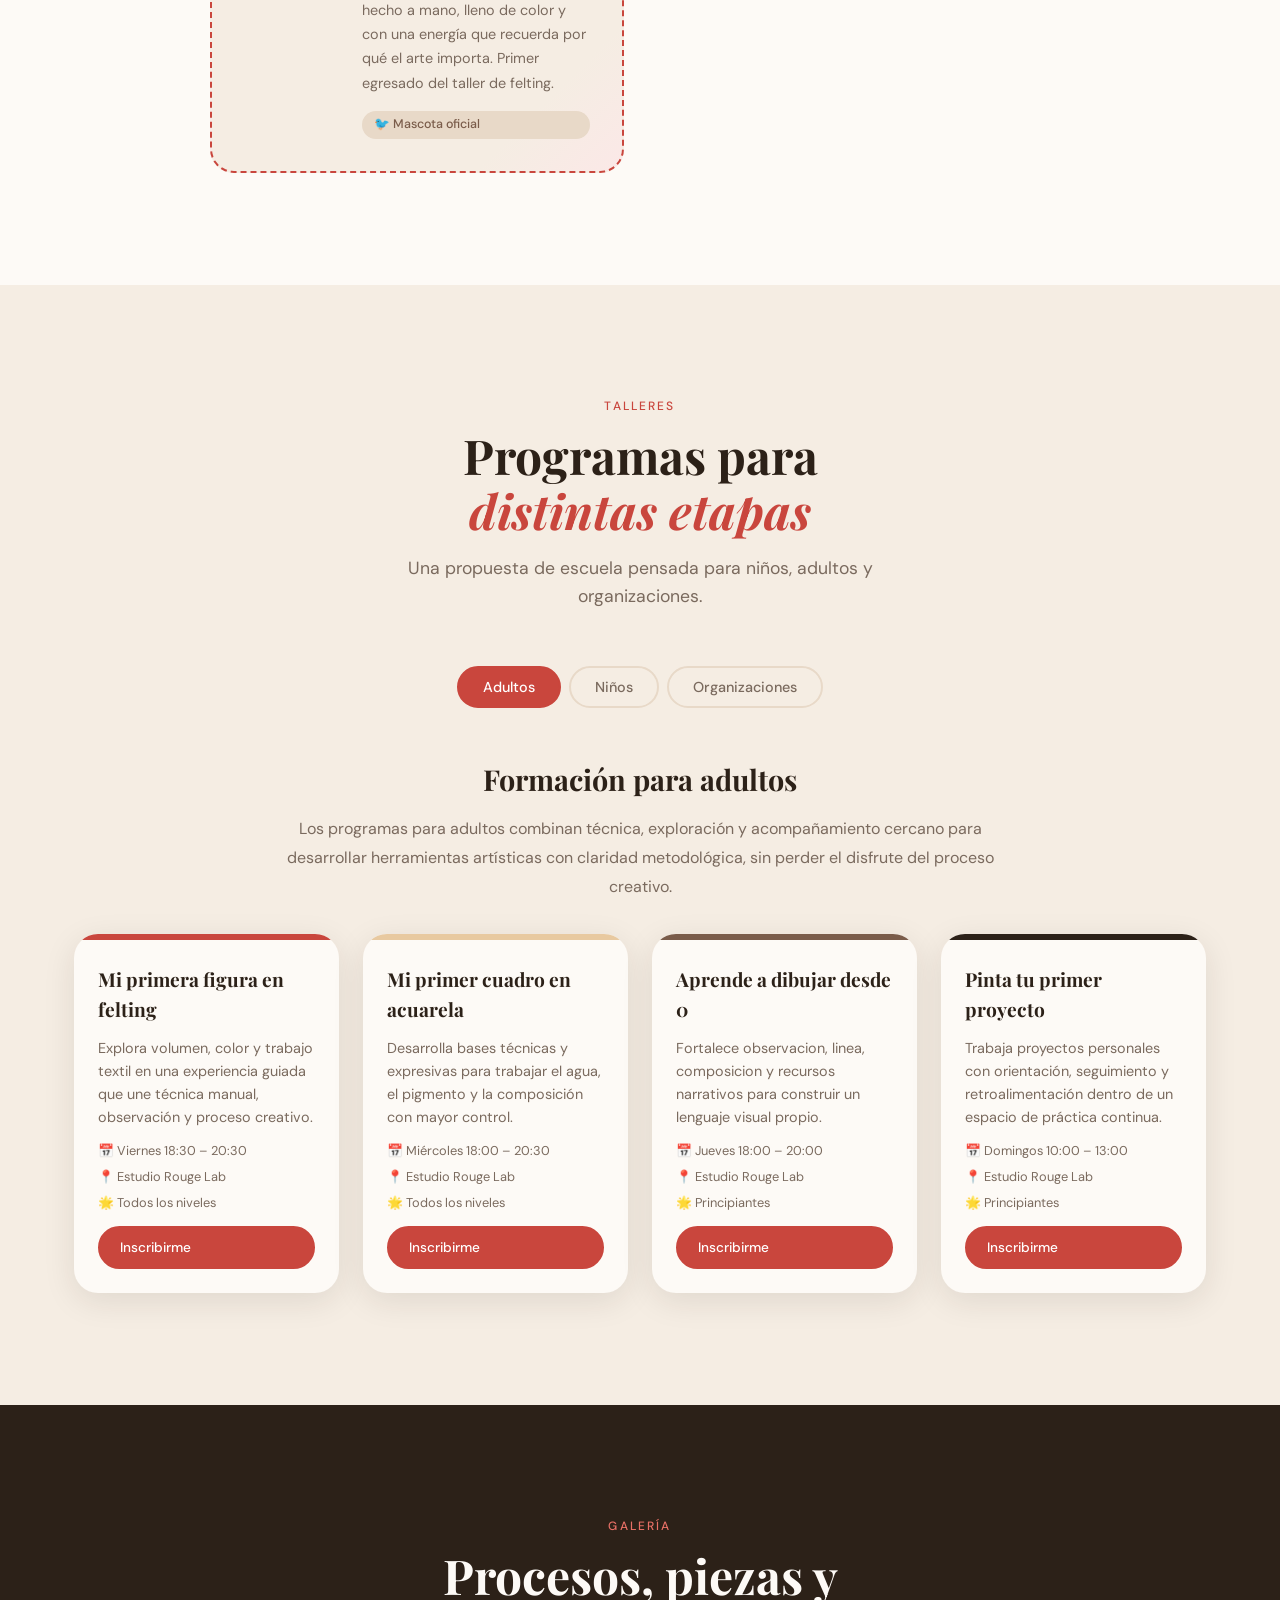
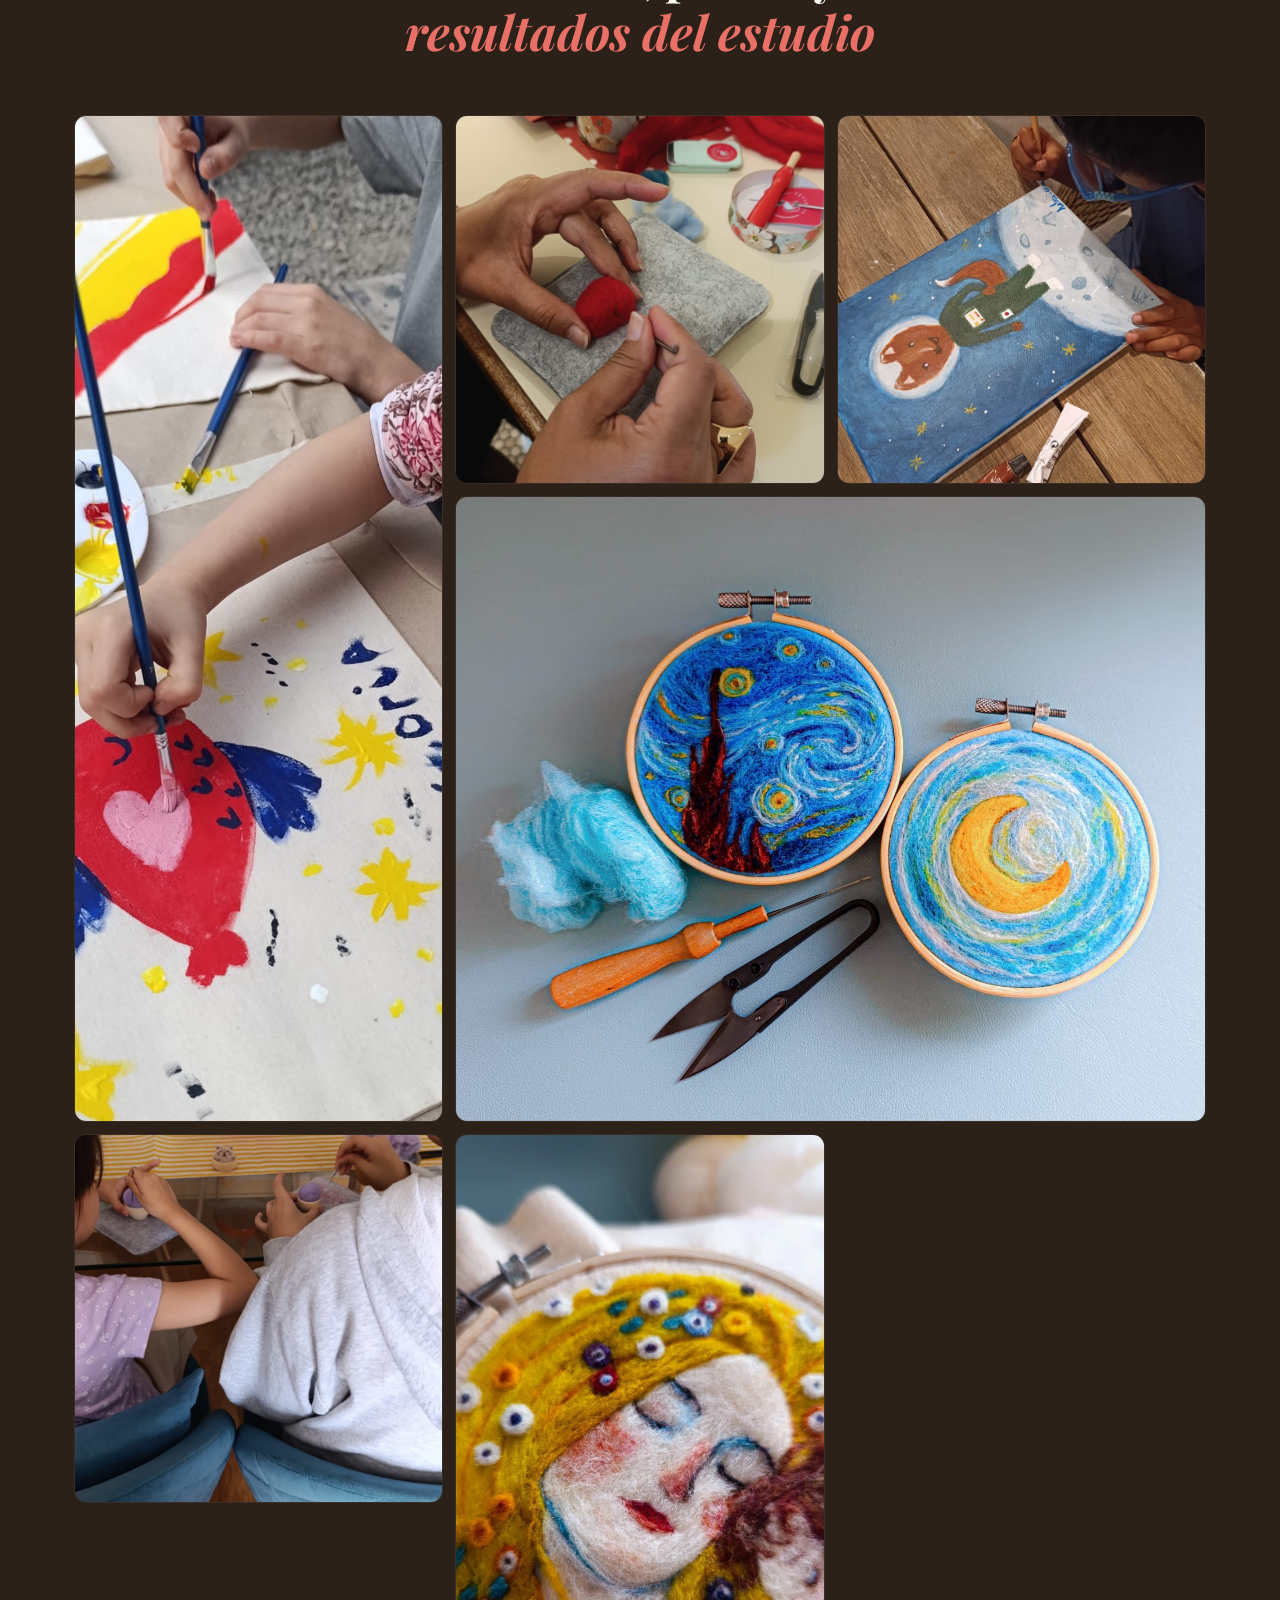
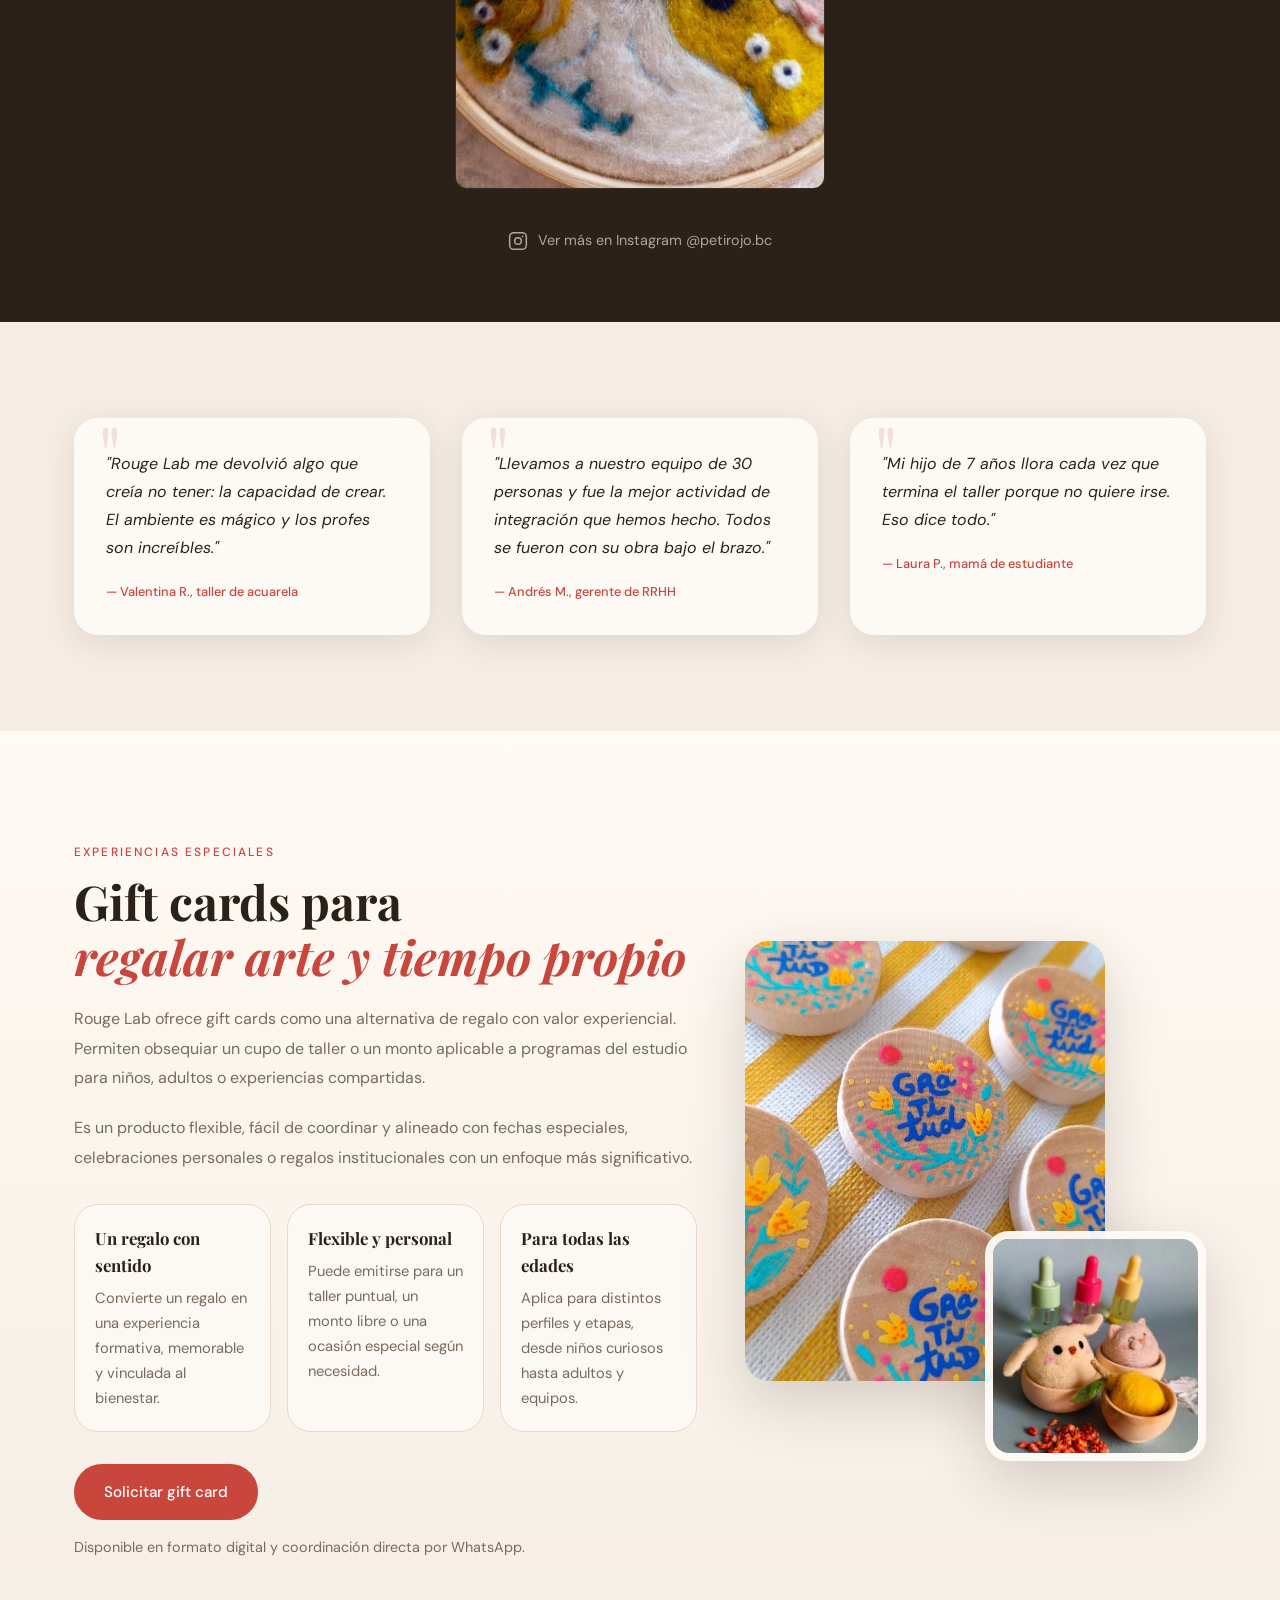
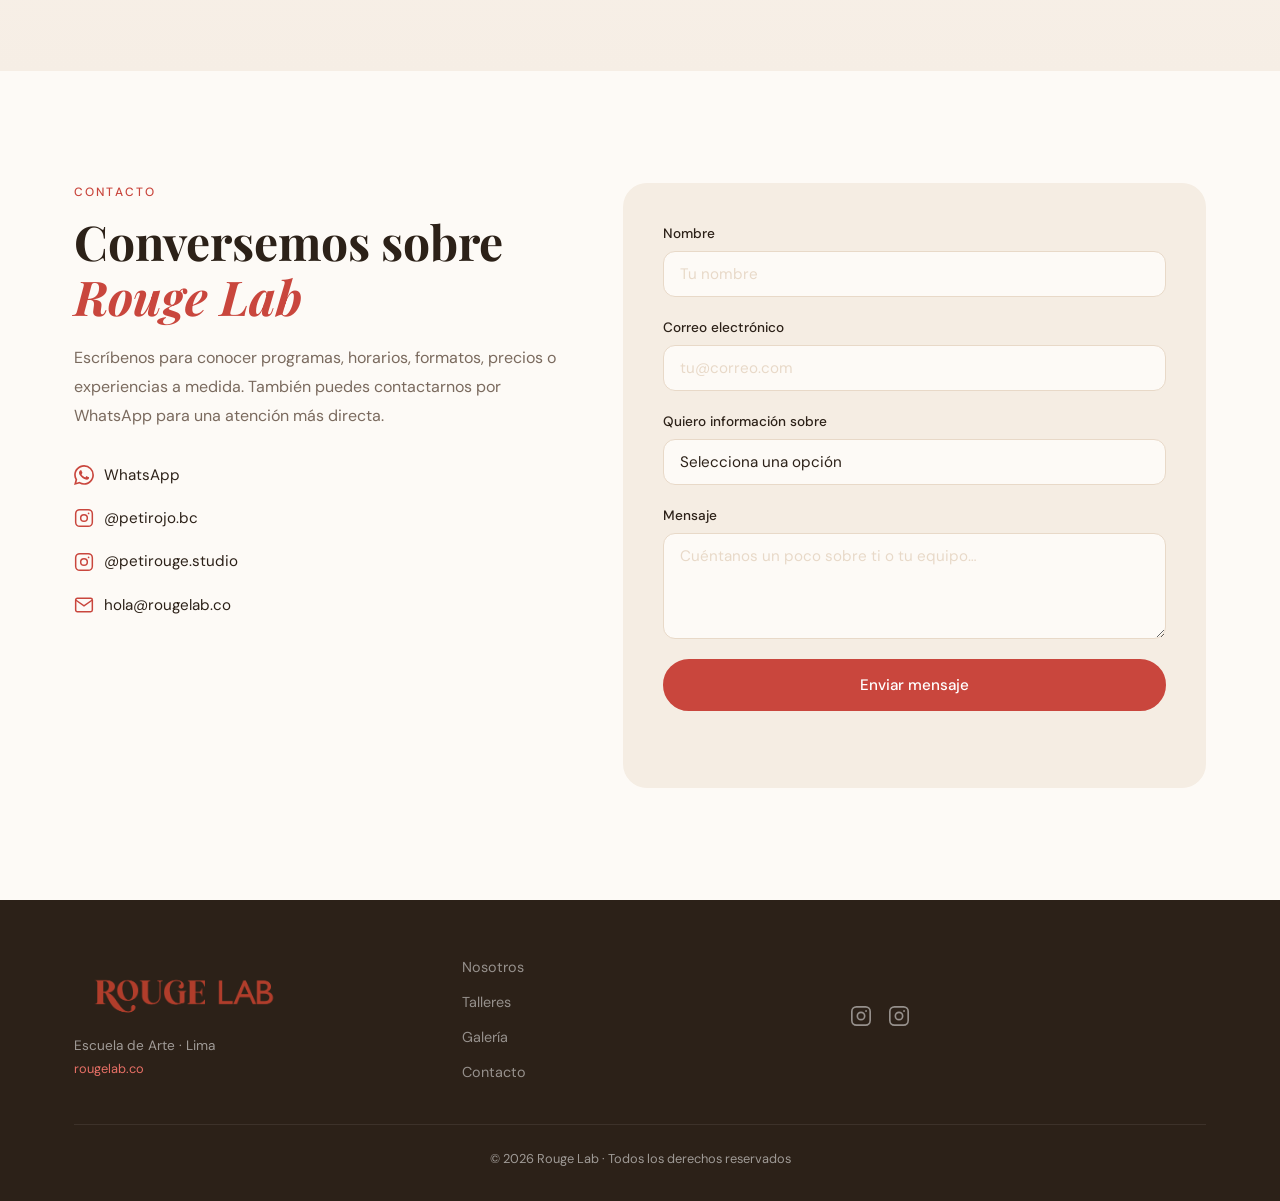
==== commit b1341c29: "Revert rouge palette to terracota, tint logo and resize" ====
--- a/index.html
+++ b/index.html
@@ -16,8 +16,8 @@
 
   <!-- NAV -->
   <nav class="nav" id="nav">
-    <a href="#inicio" class="nav__logo">
-      <span class="nav__logo-bird">&#x2022;</span> Rouge Lab
+    <a href="#inicio" class="nav__logo" aria-label="Rouge Lab">
+      <img src="img/IMG_1053.PNG" alt="Rouge Lab" class="nav__logo-mark" />
     </a>
     <button class="nav__toggle" id="navToggle" aria-label="Menú">
       <span></span><span></span><span></span>
@@ -542,7 +542,7 @@
     <div class="container">
       <div class="footer__grid">
         <div class="footer__brand">
-          <p class="footer__logo">Rouge Lab</p>
+          <p class="footer__logo"><img src="img/IMG_1053.PNG" alt="Rouge Lab" class="footer__logo-mark" /></p>
           <p class="footer__tagline">Escuela de Arte · Lima</p>
           <p class="footer__domain">rougelab.co</p>
         </div>
--- a/styles.css
+++ b/styles.css
@@ -166,6 +166,13 @@
   display: flex;
   align-items: center;
   gap: .4rem;
+}
+
+.nav__logo-mark {
+  display: block;
+  height: 44px;
+  width: auto;
+  filter: brightness(0) saturate(100%) invert(28%) sepia(62%) saturate(1690%) hue-rotate(340deg) brightness(88%) contrast(89%);
 }
 
 .nav__logo-bird {
@@ -1631,11 +1638,14 @@
 }
 
 .footer__logo {
-  font-family: var(--font-serif);
-  font-size: 1.4rem;
-  font-weight: 700;
-  color: var(--white);
-  margin-bottom: .25rem;
+  margin-bottom: .45rem;
+}
+
+.footer__logo-mark {
+  display: block;
+  width: min(220px, 100%);
+  height: auto;
+  filter: brightness(0) saturate(100%) invert(28%) sepia(62%) saturate(1690%) hue-rotate(340deg) brightness(88%) contrast(89%);
 }
 
 .footer__tagline {
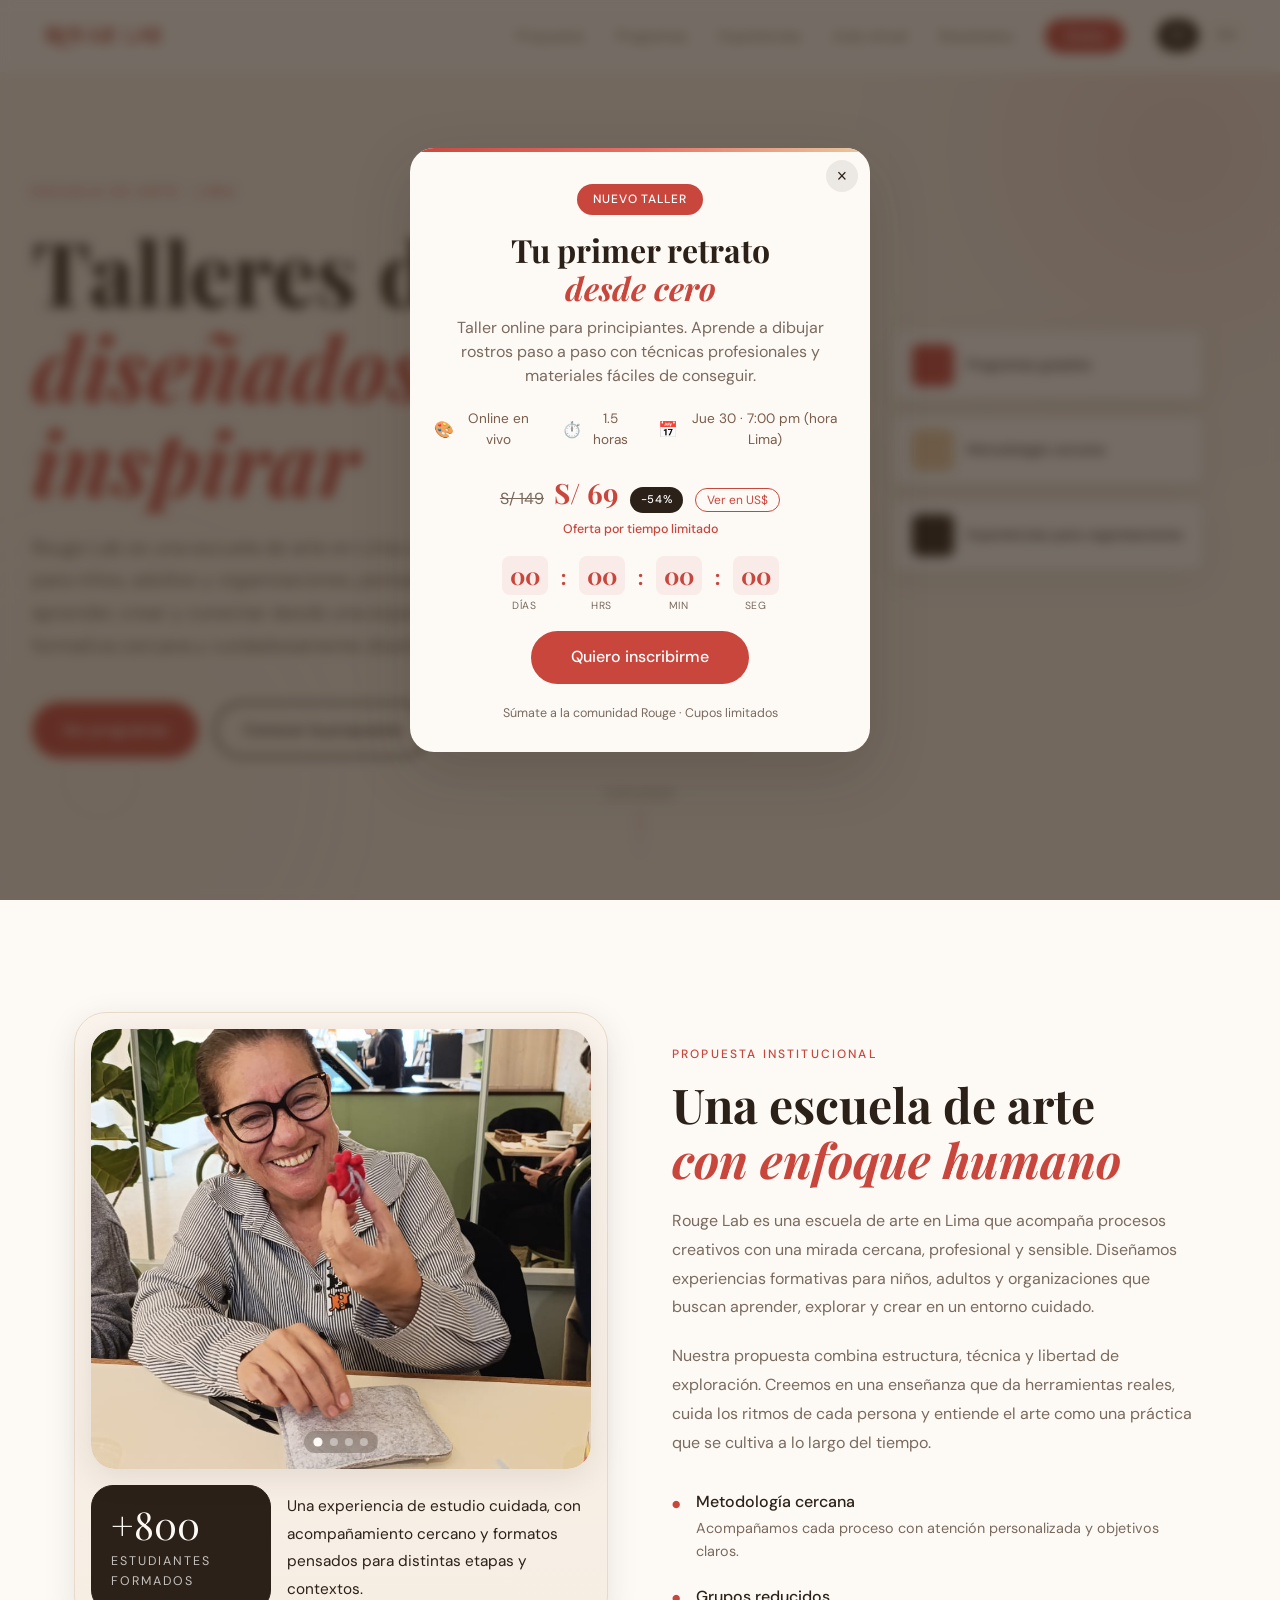
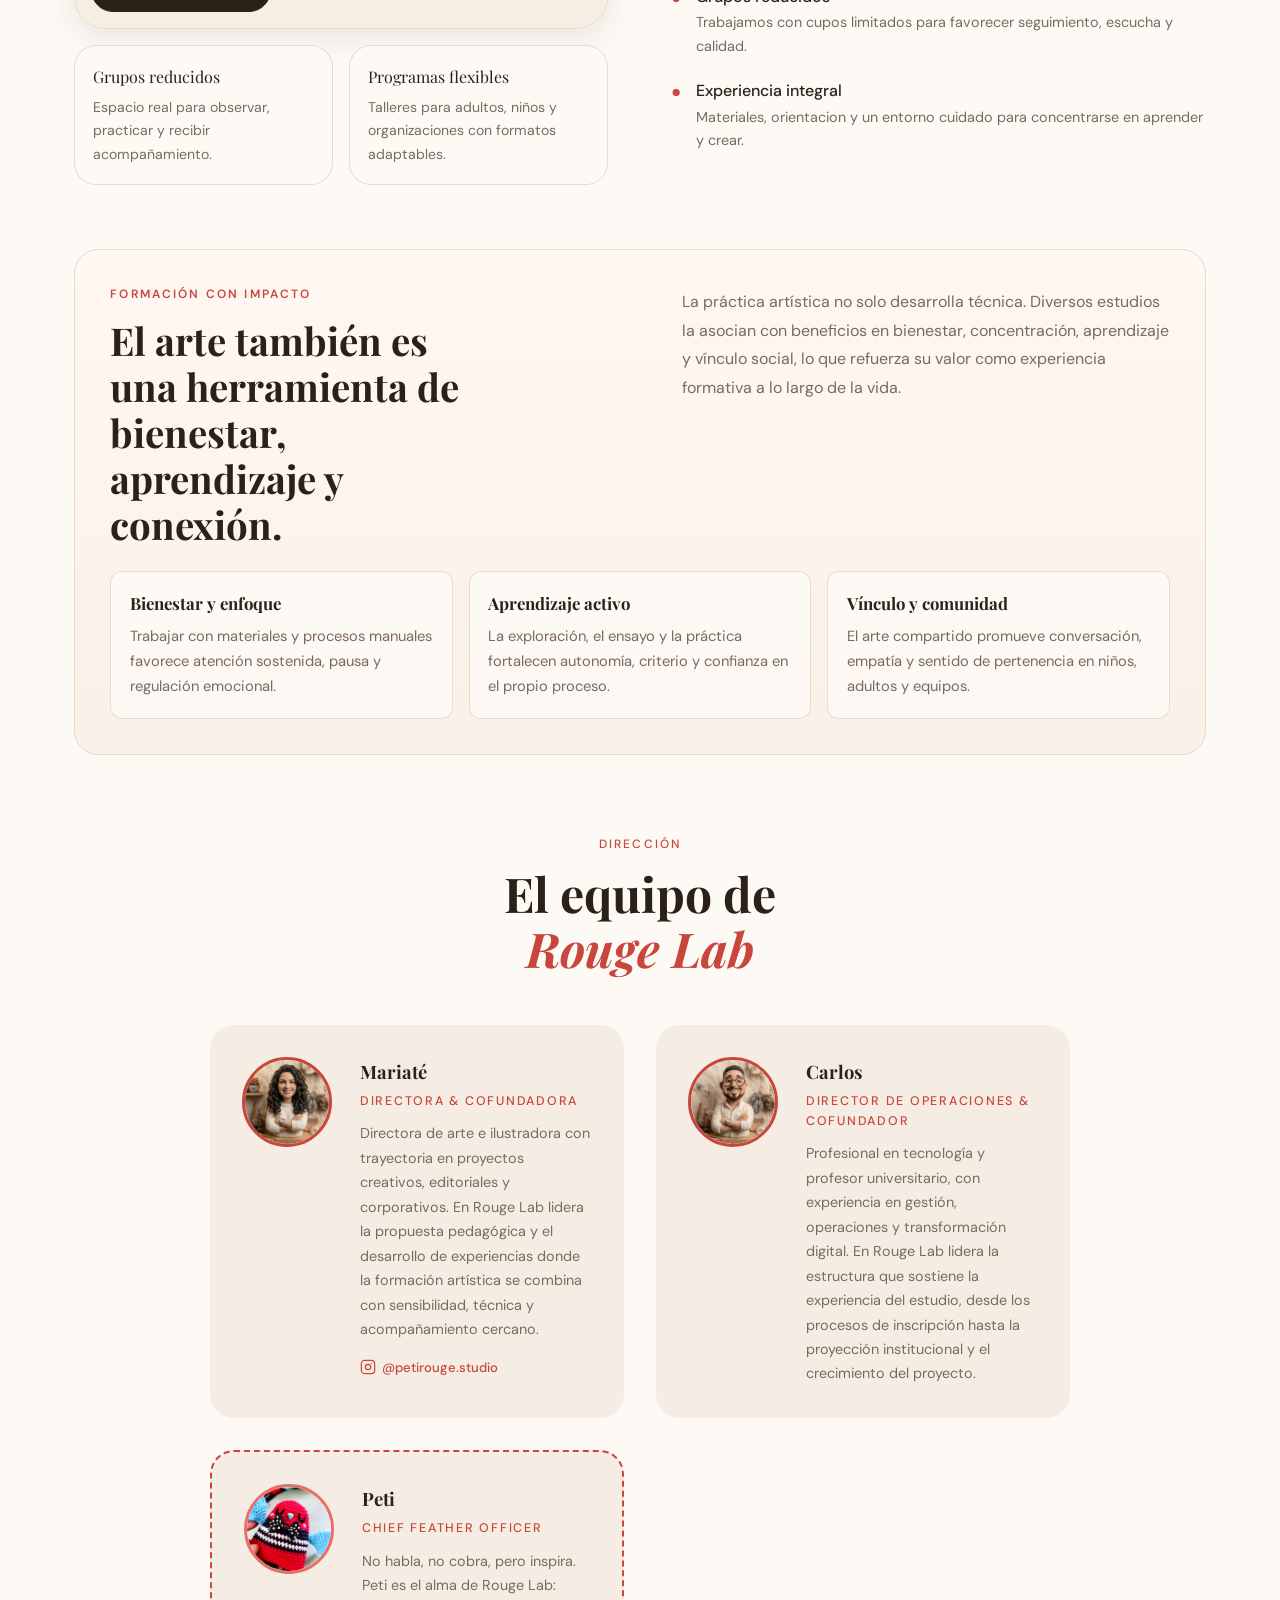
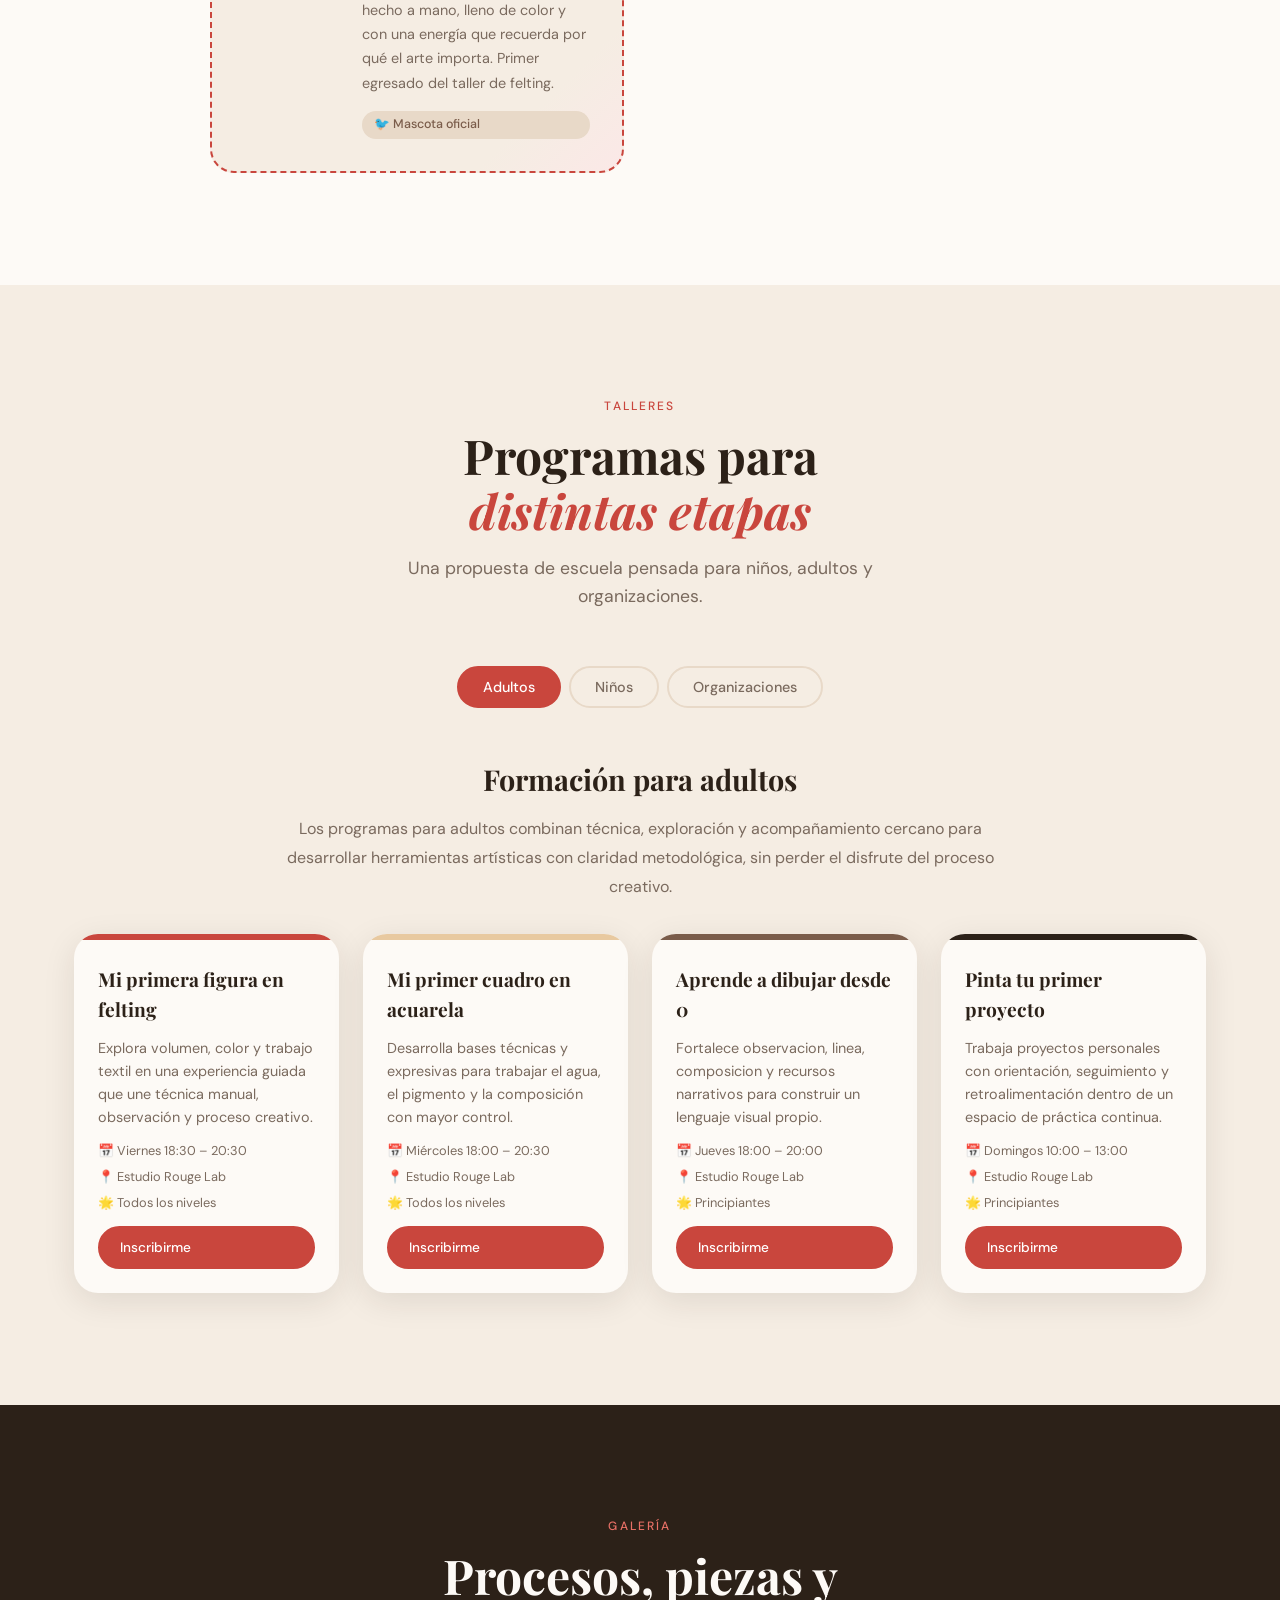
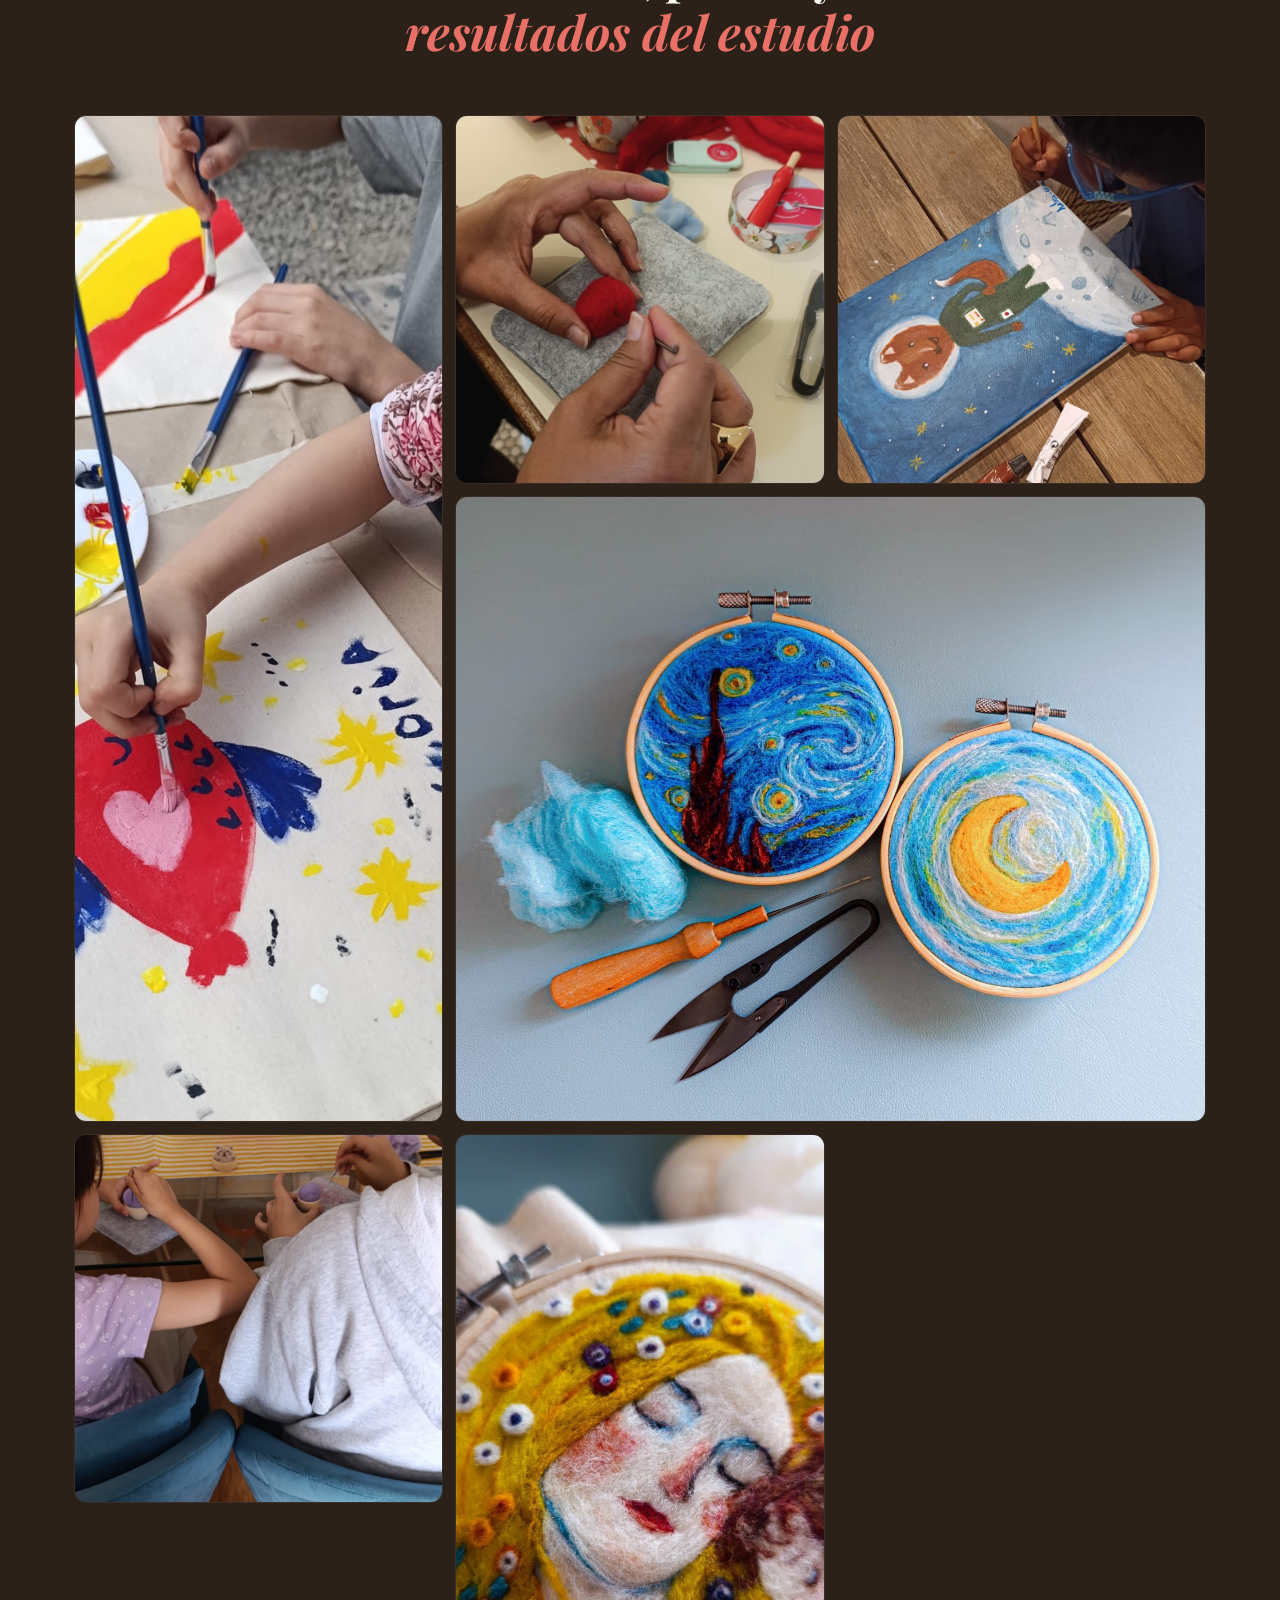
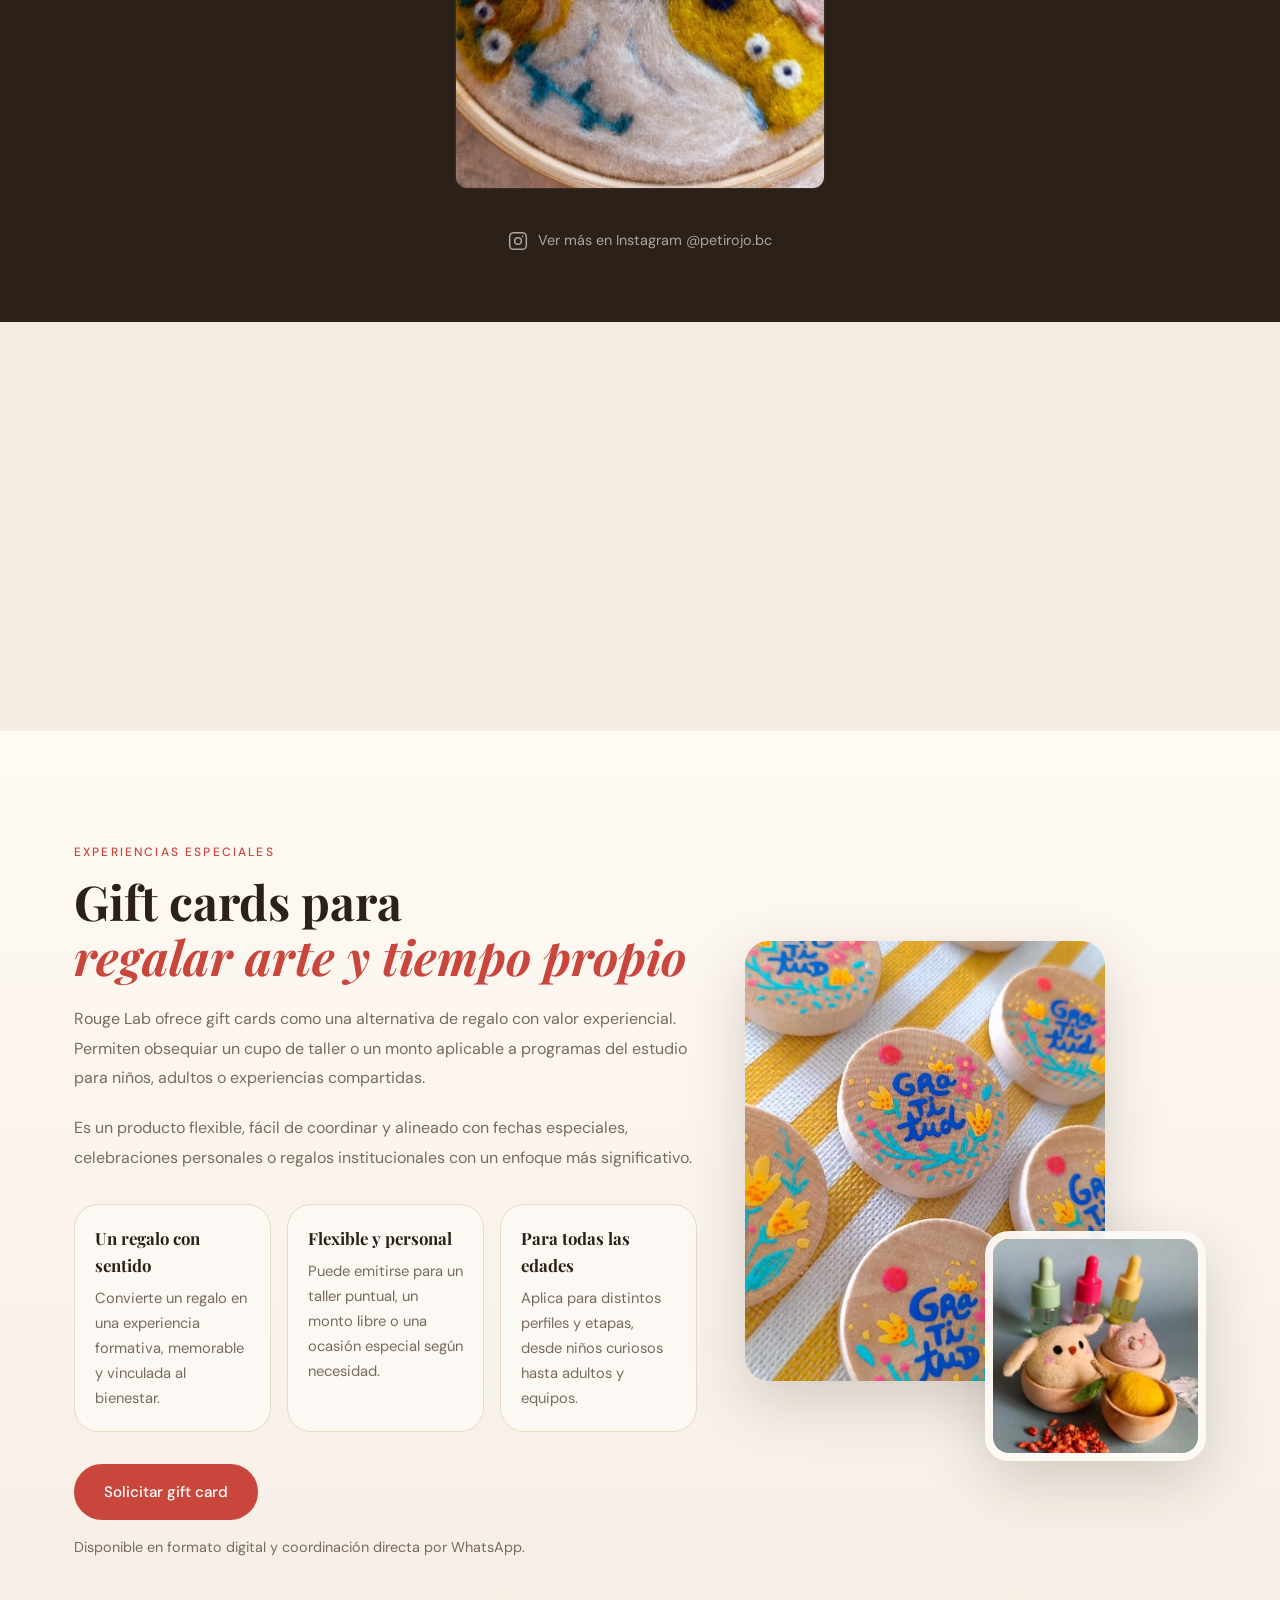
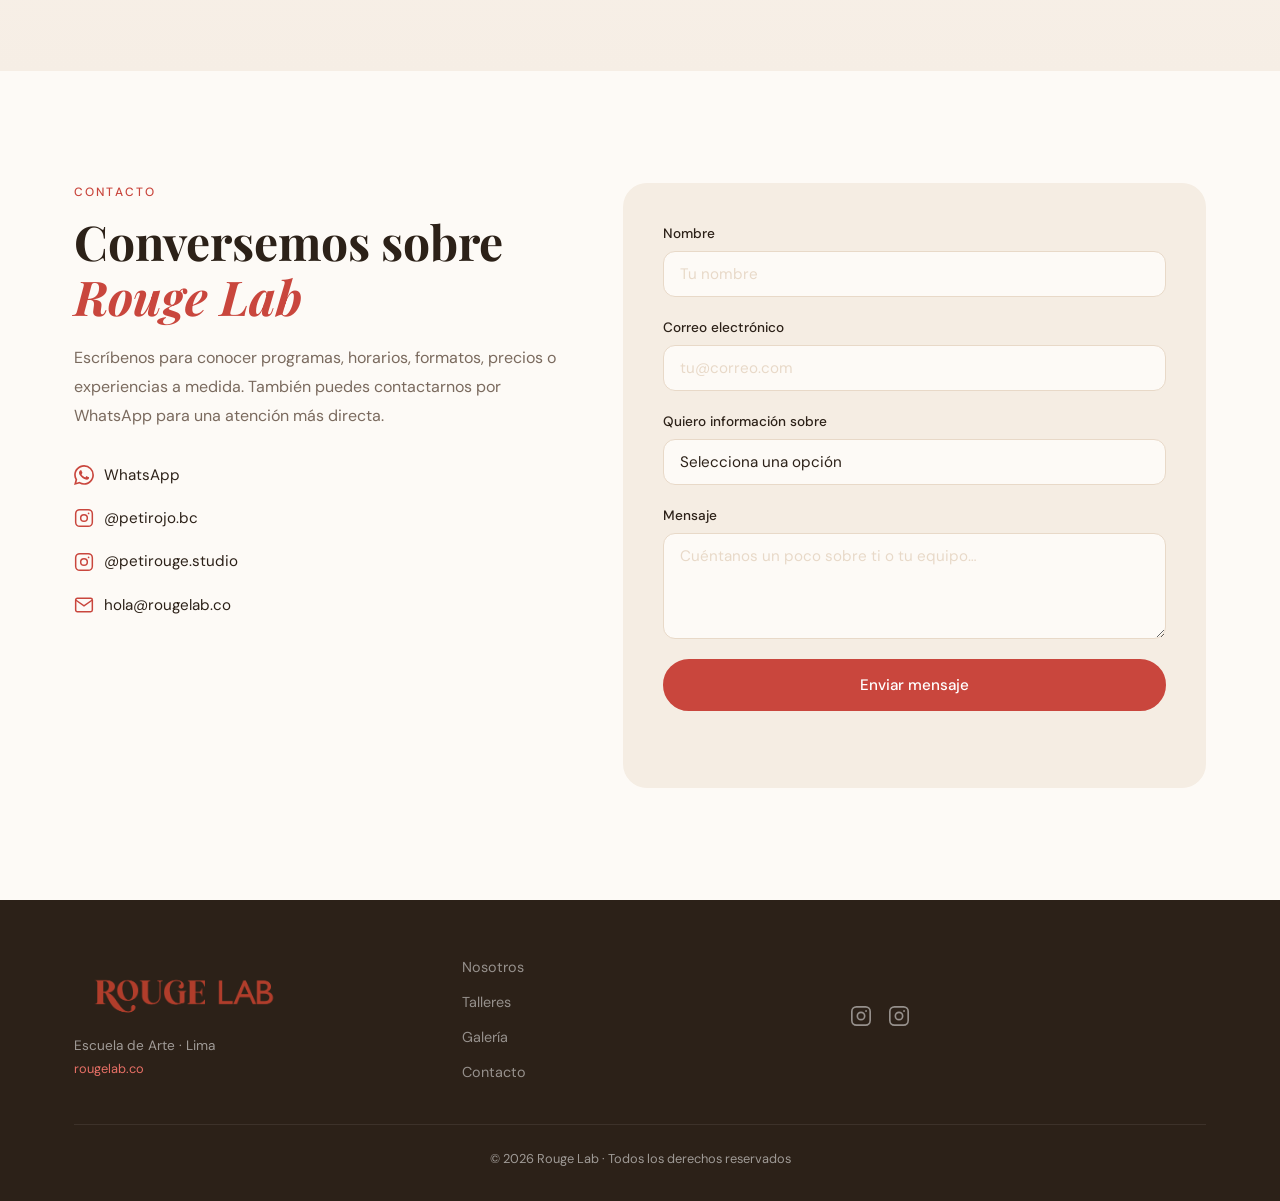
==== commit ca6d046a: "Add promo modal with countdown, pricing and currency toggle" ====
--- a/index.html
+++ b/index.html
@@ -567,6 +567,40 @@
     </div>
   </footer>
 
+  <!-- PROMO MODAL -->
+  <div class="promo-overlay" id="promoOverlay">
+    <div class="promo">
+      <div class="promo__accent"></div>
+      <button class="promo__close" aria-label="Cerrar">&times;</button>
+      <span class="promo__badge">Nuevo taller</span>
+      <h2 class="promo__title">Tu primer retrato<br /><em>desde cero</em></h2>
+      <p class="promo__subtitle">Taller online para principiantes. Aprende a dibujar rostros paso a paso con técnicas profesionales y materiales fáciles de conseguir.</p>
+      <div class="promo__details">
+        <span class="promo__detail"><span class="promo__detail-icon">🎨</span> Online en vivo</span>
+        <span class="promo__detail"><span class="promo__detail-icon">⏱️</span> 1.5 horas</span>
+        <span class="promo__detail"><span class="promo__detail-icon">📅</span> Jue 30 · 7:00 pm (hora Lima)</span>
+      </div>
+      <div class="promo__pricing">
+        <span class="promo__price-old">S/ 149</span>
+        <span class="promo__price-new">S/ 69</span>
+        <span class="promo__discount-tag">-54%</span>
+        <button class="promo__currency-toggle">Ver en US$</button>
+      </div>
+      <p class="promo__urgency">Oferta por tiempo limitado</p>
+      <div class="promo__countdown" id="promoCountdown">
+        <div class="promo__countdown-unit"><span class="promo__countdown-number" data-cd="d">00</span><span class="promo__countdown-label">días</span></div>
+        <span class="promo__countdown-sep">:</span>
+        <div class="promo__countdown-unit"><span class="promo__countdown-number" data-cd="h">00</span><span class="promo__countdown-label">hrs</span></div>
+        <span class="promo__countdown-sep">:</span>
+        <div class="promo__countdown-unit"><span class="promo__countdown-number" data-cd="m">00</span><span class="promo__countdown-label">min</span></div>
+        <span class="promo__countdown-sep">:</span>
+        <div class="promo__countdown-unit"><span class="promo__countdown-number" data-cd="s">00</span><span class="promo__countdown-label">seg</span></div>
+      </div>
+      <a href="#contacto" class="promo__cta" onclick="document.getElementById('promoOverlay').classList.remove('active');sessionStorage.setItem('promo-dismissed','1');">Quiero inscribirme</a>
+      <p class="promo__footer">Súmate a la comunidad Rouge · Cupos limitados</p>
+    </div>
+  </div>
+
   <script src="main.js"></script>
 </body>
 </html>
--- a/styles.css
+++ b/styles.css
@@ -1718,3 +1718,257 @@
   opacity: 1;
   transform: translateY(0);
 }
+
+/* ---------- PROMO MODAL ---------- */
+.promo-overlay {
+  position: fixed;
+  inset: 0;
+  z-index: 9999;
+  display: flex;
+  align-items: center;
+  justify-content: center;
+  background: rgba(44, 33, 24, .65);
+  backdrop-filter: blur(6px);
+  -webkit-backdrop-filter: blur(6px);
+  opacity: 0;
+  visibility: hidden;
+  transition: opacity .4s ease, visibility .4s ease;
+}
+
+.promo-overlay.active {
+  opacity: 1;
+  visibility: visible;
+}
+
+.promo {
+  position: relative;
+  width: min(460px, 90vw);
+  background: var(--white);
+  border-radius: var(--radius-lg);
+  box-shadow: var(--shadow-lg);
+  overflow: hidden;
+  transform: translateY(30px) scale(.95);
+  transition: transform .45s cubic-bezier(.22, 1, .36, 1);
+  text-align: center;
+}
+
+.promo-overlay.active .promo {
+  transform: translateY(0) scale(1);
+}
+
+.promo__badge {
+  display: inline-block;
+  background: var(--rouge);
+  color: #fff;
+  font-family: var(--font-sans);
+  font-weight: 500;
+  font-size: .75rem;
+  letter-spacing: .08em;
+  text-transform: uppercase;
+  padding: .35rem 1rem;
+  border-radius: 100px;
+  margin-top: 2rem;
+}
+
+.promo__title {
+  font-family: var(--font-serif);
+  font-size: clamp(1.5rem, 4vw, 2rem);
+  color: var(--dark);
+  line-height: 1.2;
+  margin: 1rem 1.5rem .5rem;
+}
+
+.promo__title em {
+  color: var(--rouge);
+  font-style: italic;
+}
+
+.promo__subtitle {
+  font-family: var(--font-sans);
+  font-size: 1rem;
+  color: var(--text-muted);
+  margin: 0 1.5rem;
+  line-height: 1.5;
+}
+
+.promo__details {
+  display: flex;
+  justify-content: center;
+  gap: 1.5rem;
+  margin: 1.25rem 1.5rem;
+  font-family: var(--font-sans);
+  font-size: .85rem;
+  color: var(--brown);
+}
+
+.promo__detail {
+  display: flex;
+  align-items: center;
+  gap: .35rem;
+}
+
+.promo__detail-icon {
+  font-size: 1rem;
+}
+
+.promo__cta {
+  display: inline-block;
+  background: var(--rouge);
+  color: #fff;
+  font-family: var(--font-sans);
+  font-weight: 500;
+  font-size: 1rem;
+  padding: .85rem 2.5rem;
+  border: none;
+  border-radius: 100px;
+  cursor: pointer;
+  text-decoration: none;
+  transition: background .3s ease, transform .2s ease;
+  margin: .5rem 0;
+}
+
+.promo__cta:hover {
+  background: var(--rouge-dark);
+  transform: scale(1.04);
+}
+
+.promo__footer {
+  font-family: var(--font-sans);
+  font-size: .78rem;
+  color: var(--text-muted);
+  padding: .75rem 1.5rem 1.75rem;
+}
+
+.promo__pricing {
+  margin: 1rem 0 .25rem;
+}
+
+.promo__price-old {
+  font-family: var(--font-sans);
+  font-size: 1rem;
+  color: var(--text-muted);
+  text-decoration: line-through;
+  margin-right: .4rem;
+}
+
+.promo__price-new {
+  font-family: var(--font-serif);
+  font-size: 1.75rem;
+  font-weight: 700;
+  color: var(--rouge);
+}
+
+.promo__discount-tag {
+  display: inline-block;
+  background: var(--dark);
+  color: #fff;
+  font-family: var(--font-sans);
+  font-weight: 500;
+  font-size: .7rem;
+  letter-spacing: .06em;
+  padding: .25rem .65rem;
+  border-radius: 100px;
+  margin-left: .5rem;
+  vertical-align: middle;
+}
+
+.promo__currency-toggle {
+  display: inline-block;
+  font-family: var(--font-sans);
+  font-size: .75rem;
+  color: var(--rouge);
+  background: none;
+  border: 1px solid var(--rouge);
+  border-radius: 100px;
+  padding: .2rem .7rem;
+  cursor: pointer;
+  margin-left: .5rem;
+  vertical-align: middle;
+  transition: background .2s ease, color .2s ease;
+}
+
+.promo__currency-toggle:hover {
+  background: var(--rouge);
+  color: #fff;
+}
+
+.promo__countdown {
+  display: flex;
+  justify-content: center;
+  gap: .75rem;
+  margin: 1rem 1.5rem .5rem;
+  font-family: var(--font-sans);
+}
+
+.promo__countdown-unit {
+  display: flex;
+  flex-direction: column;
+  align-items: center;
+  min-width: 48px;
+}
+
+.promo__countdown-number {
+  font-family: var(--font-serif);
+  font-size: 1.5rem;
+  font-weight: 700;
+  color: var(--rouge);
+  background: rgba(201, 70, 61, .08);
+  border-radius: 8px;
+  padding: .25rem .5rem;
+  min-width: 44px;
+  text-align: center;
+  line-height: 1.3;
+}
+
+.promo__countdown-label {
+  font-size: .65rem;
+  text-transform: uppercase;
+  letter-spacing: .06em;
+  color: var(--text-muted);
+  margin-top: .2rem;
+}
+
+.promo__countdown-sep {
+  font-size: 1.3rem;
+  font-weight: 700;
+  color: var(--rouge);
+  align-self: flex-start;
+  padding-top: .3rem;
+}
+
+.promo__urgency {
+  font-family: var(--font-sans);
+  font-size: .78rem;
+  font-weight: 500;
+  color: var(--rouge);
+  margin: .25rem 0 0;
+}
+
+.promo__close {
+  position: absolute;
+  top: .75rem;
+  right: .75rem;
+  width: 32px;
+  height: 32px;
+  border: none;
+  background: rgba(44, 33, 24, .08);
+  border-radius: 50%;
+  font-size: 1.1rem;
+  color: var(--dark);
+  cursor: pointer;
+  display: flex;
+  align-items: center;
+  justify-content: center;
+  transition: background .2s ease;
+  z-index: 1;
+}
+
+.promo__close:hover {
+  background: rgba(44, 33, 24, .18);
+}
+
+/* Decorative accent line at top */
+.promo__accent {
+  height: 4px;
+  background: linear-gradient(90deg, var(--rouge), var(--rouge-light), var(--sand));
+}
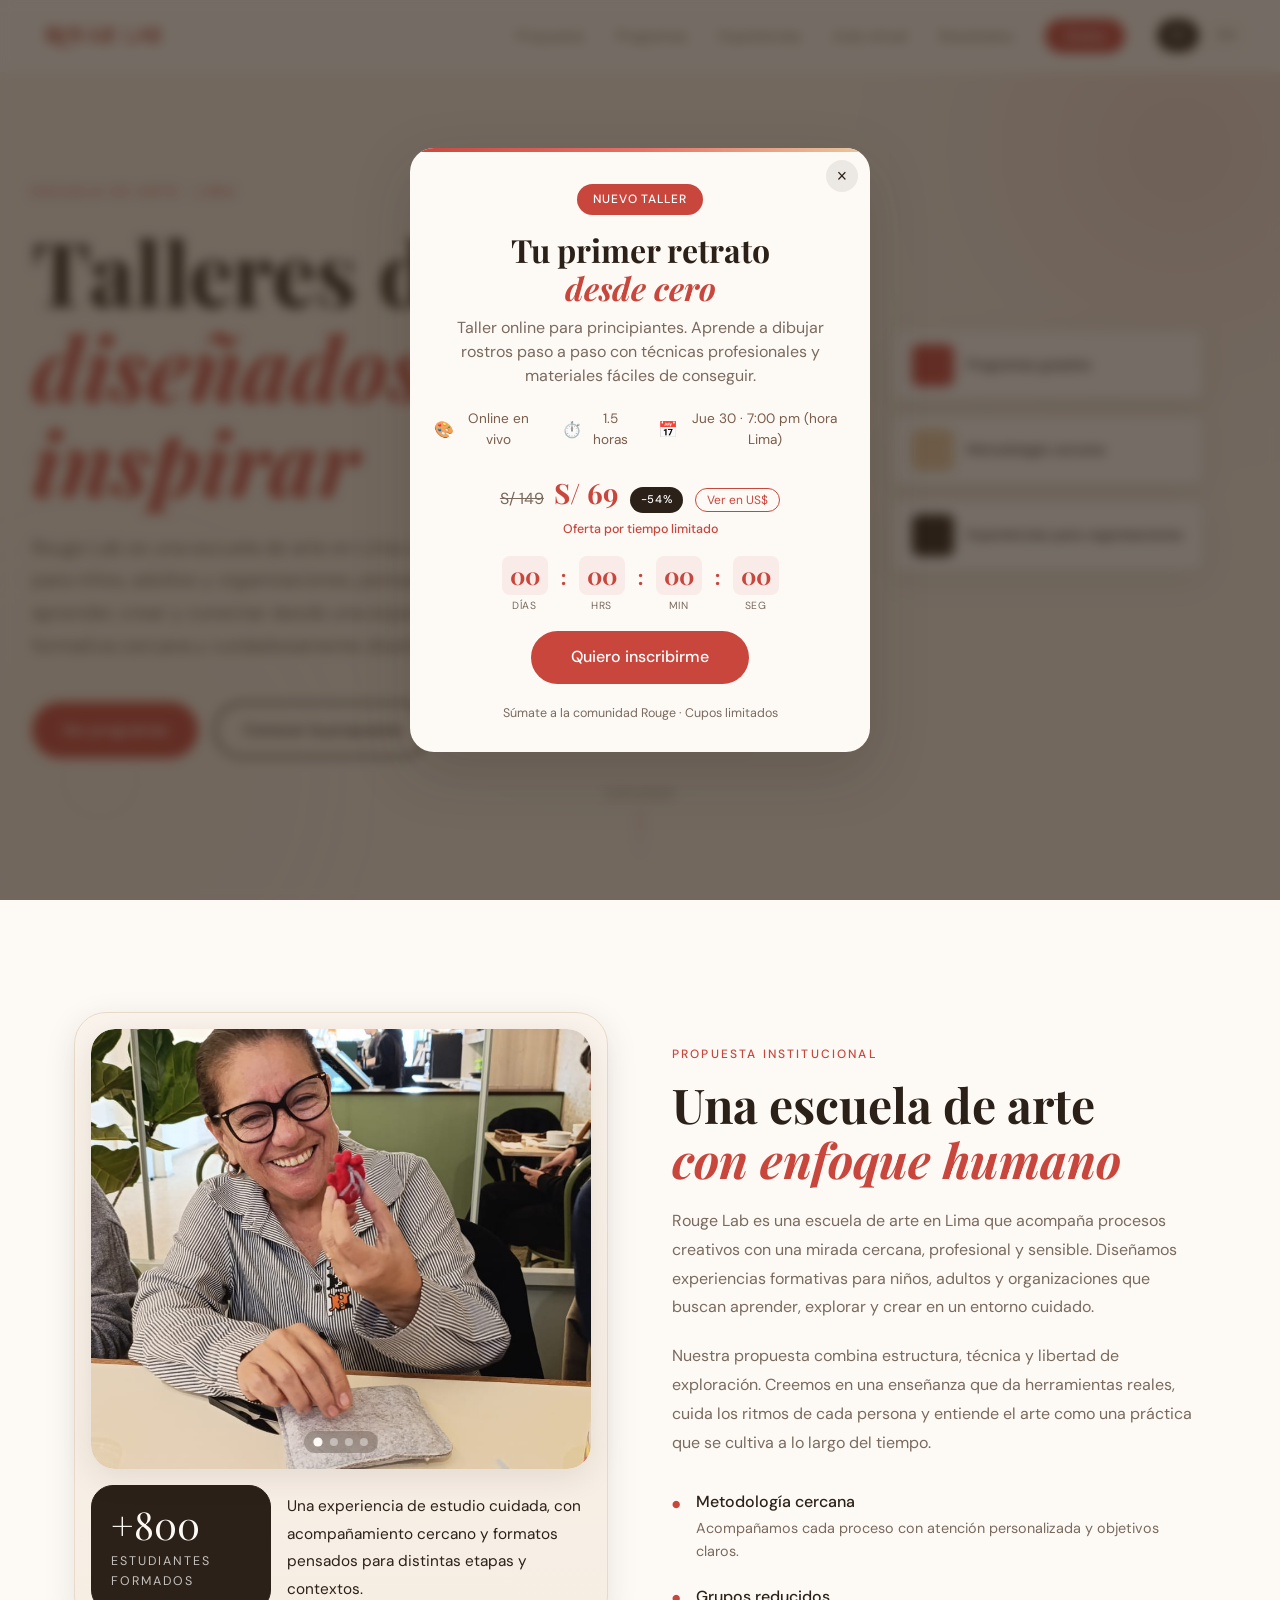
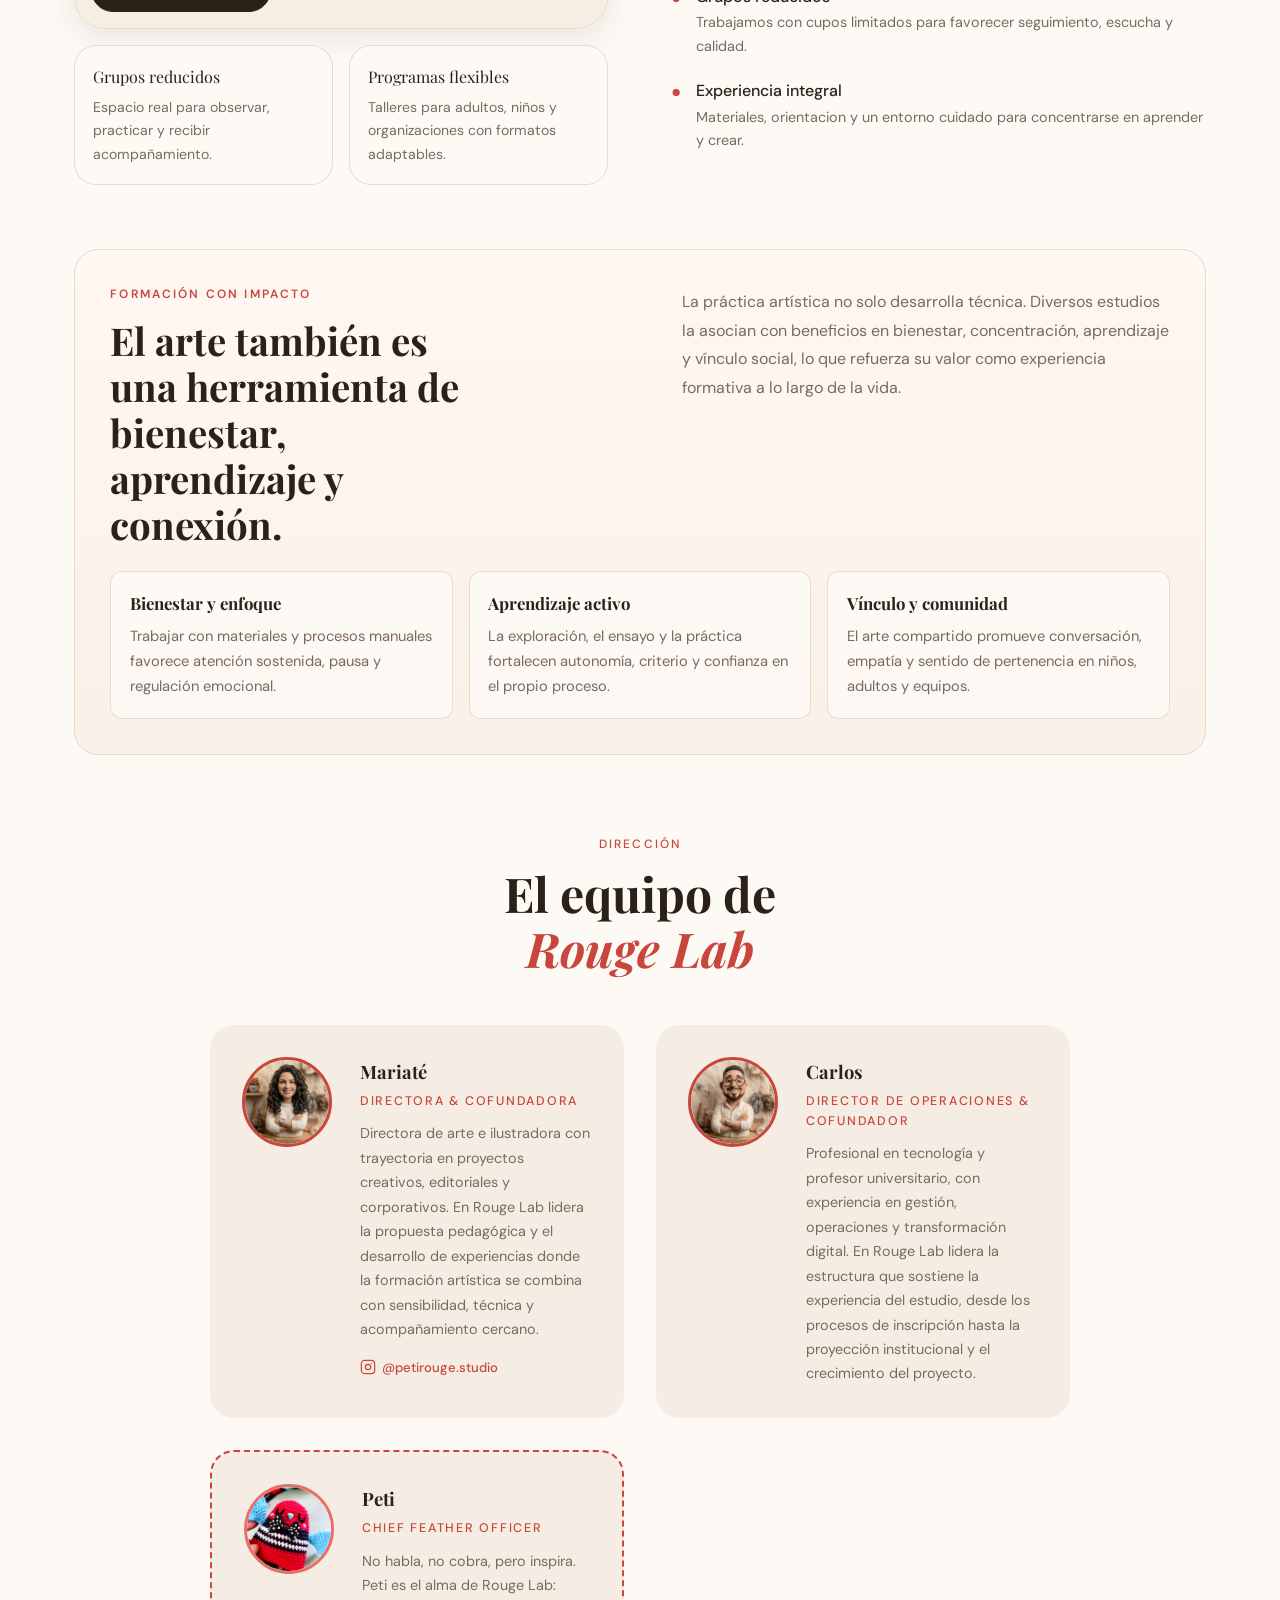
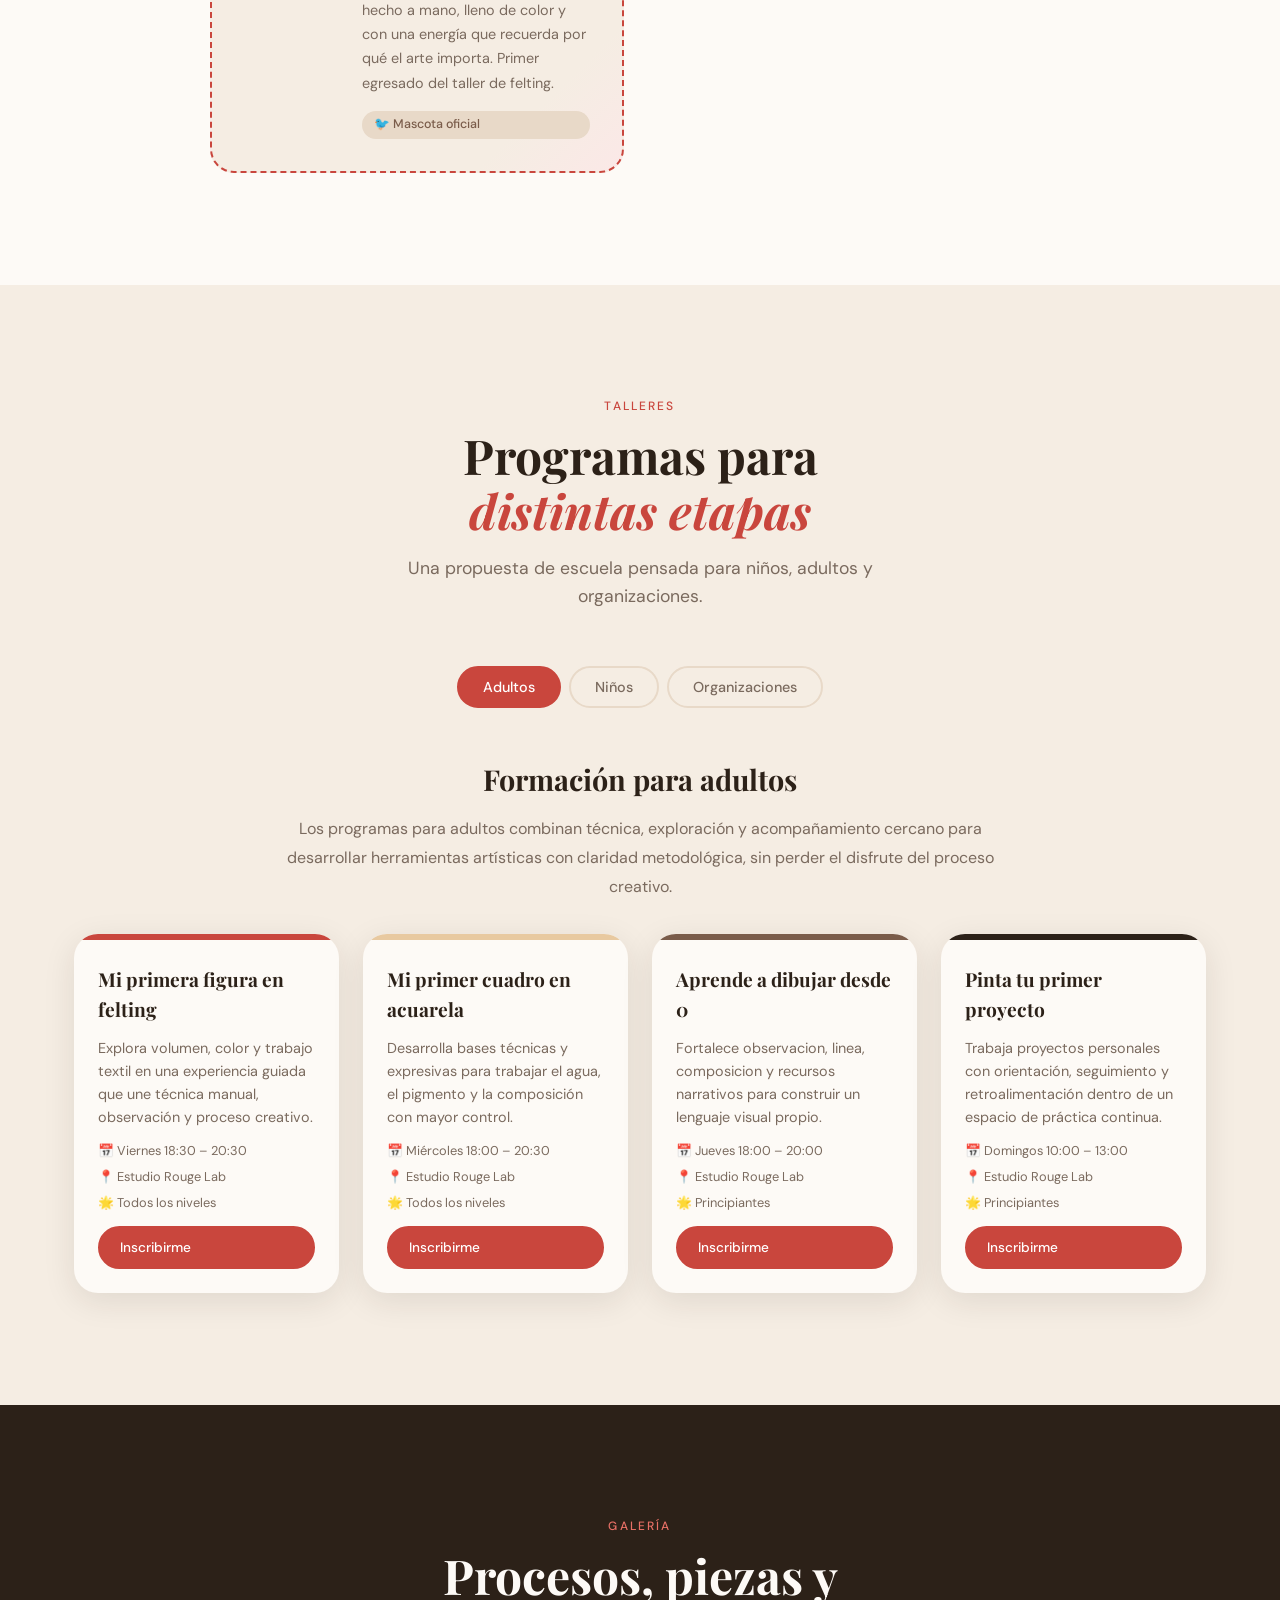
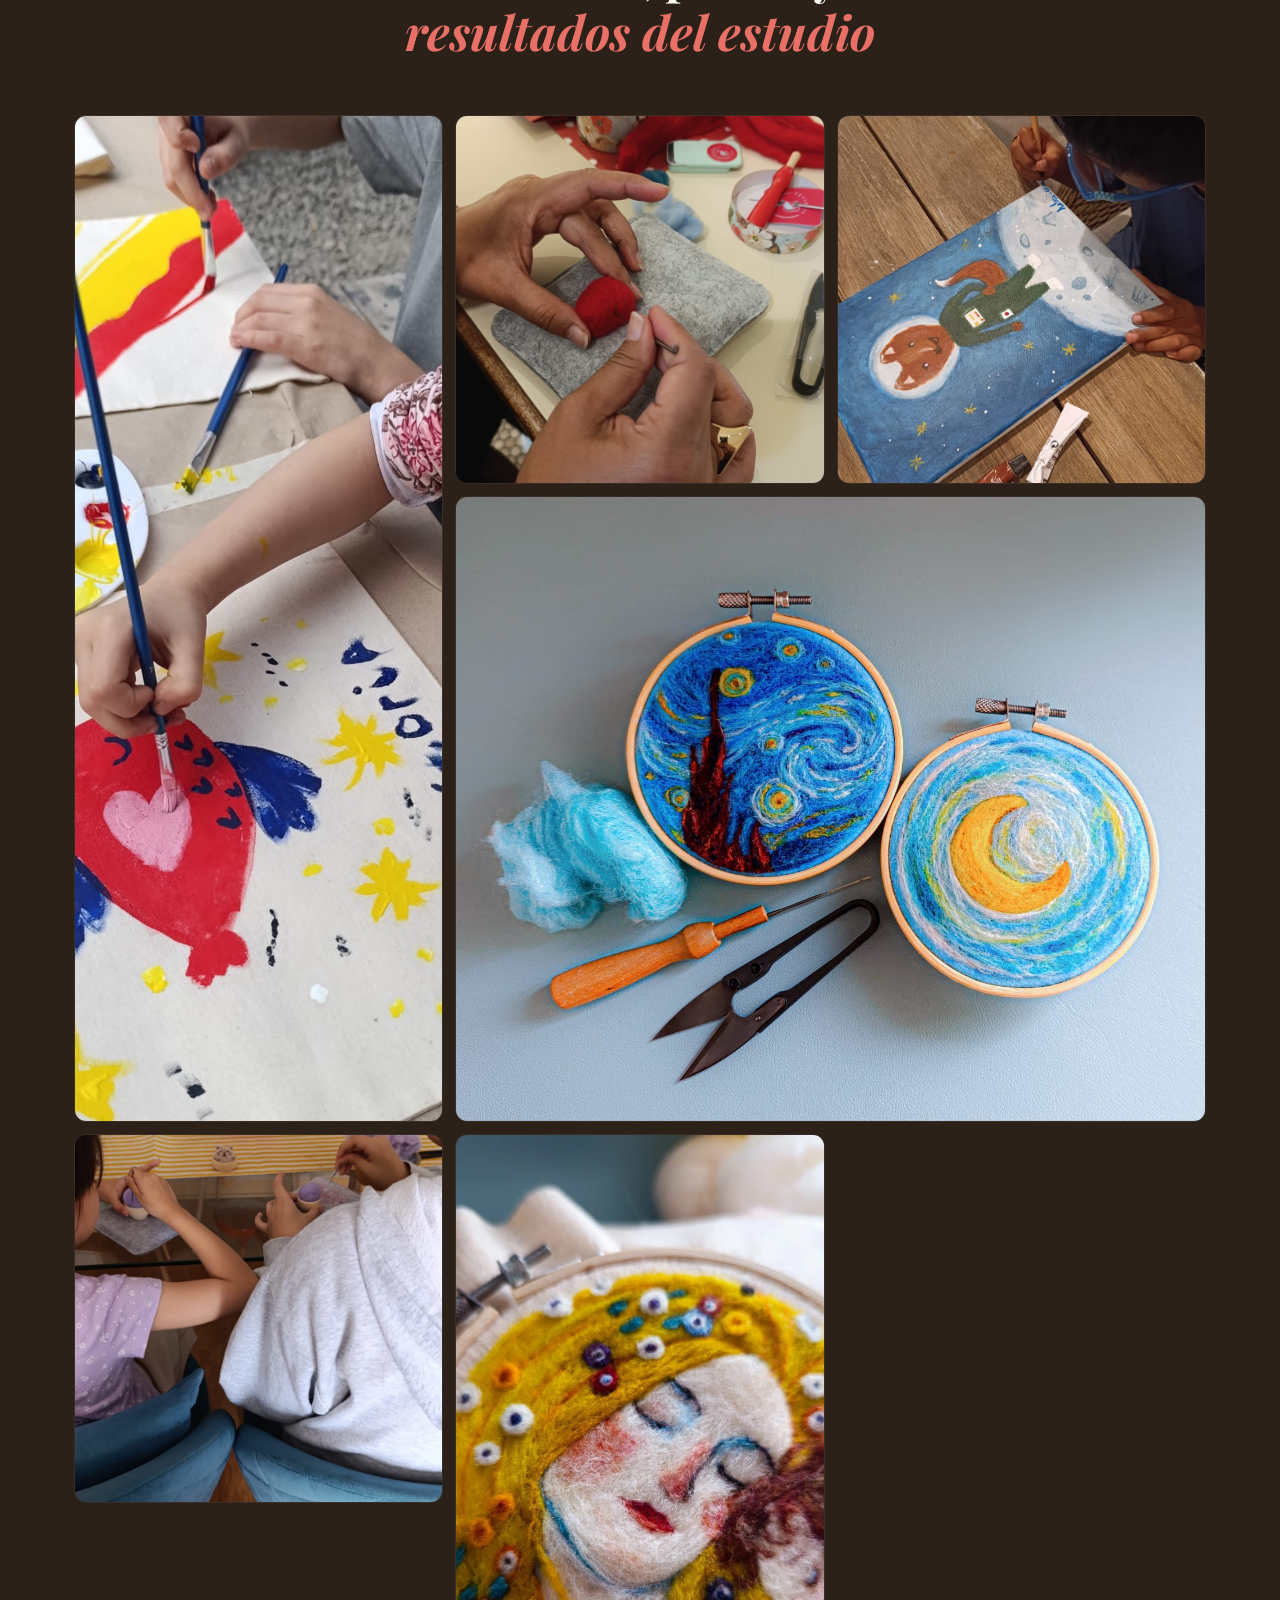
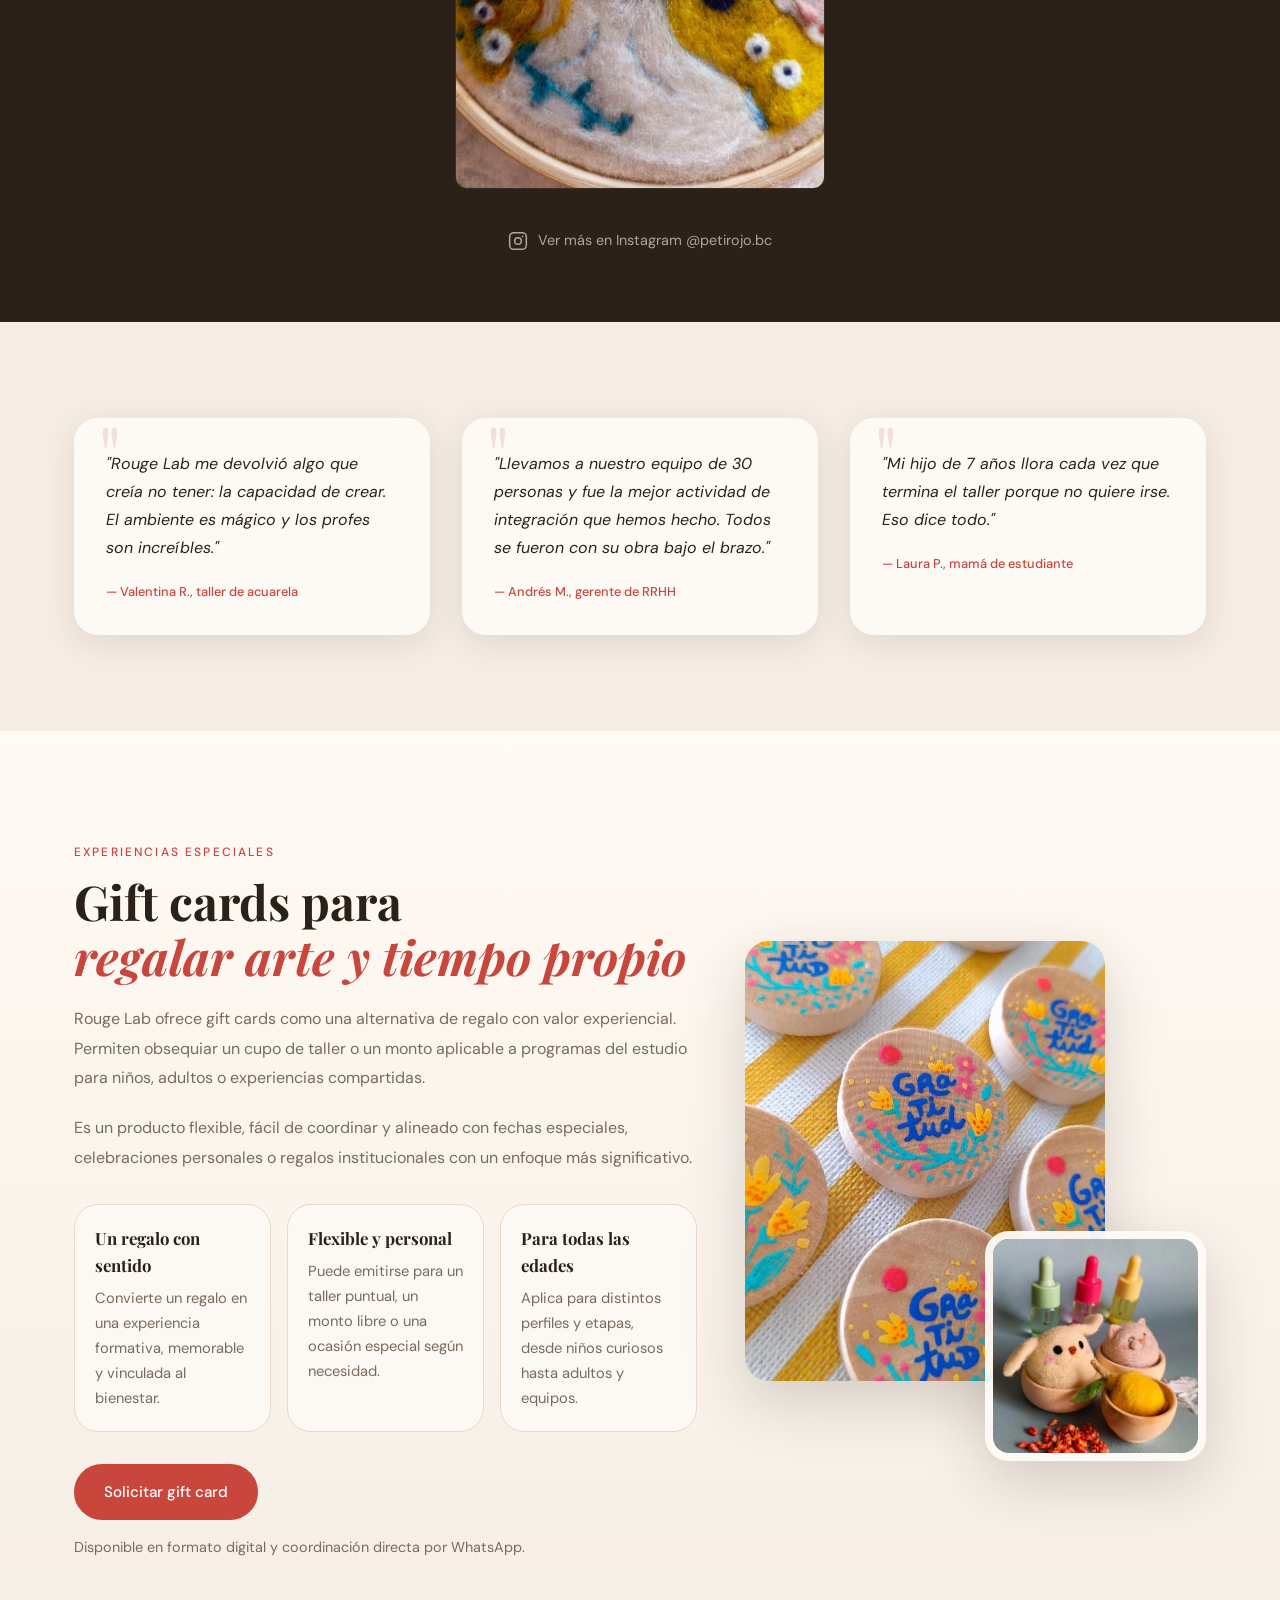
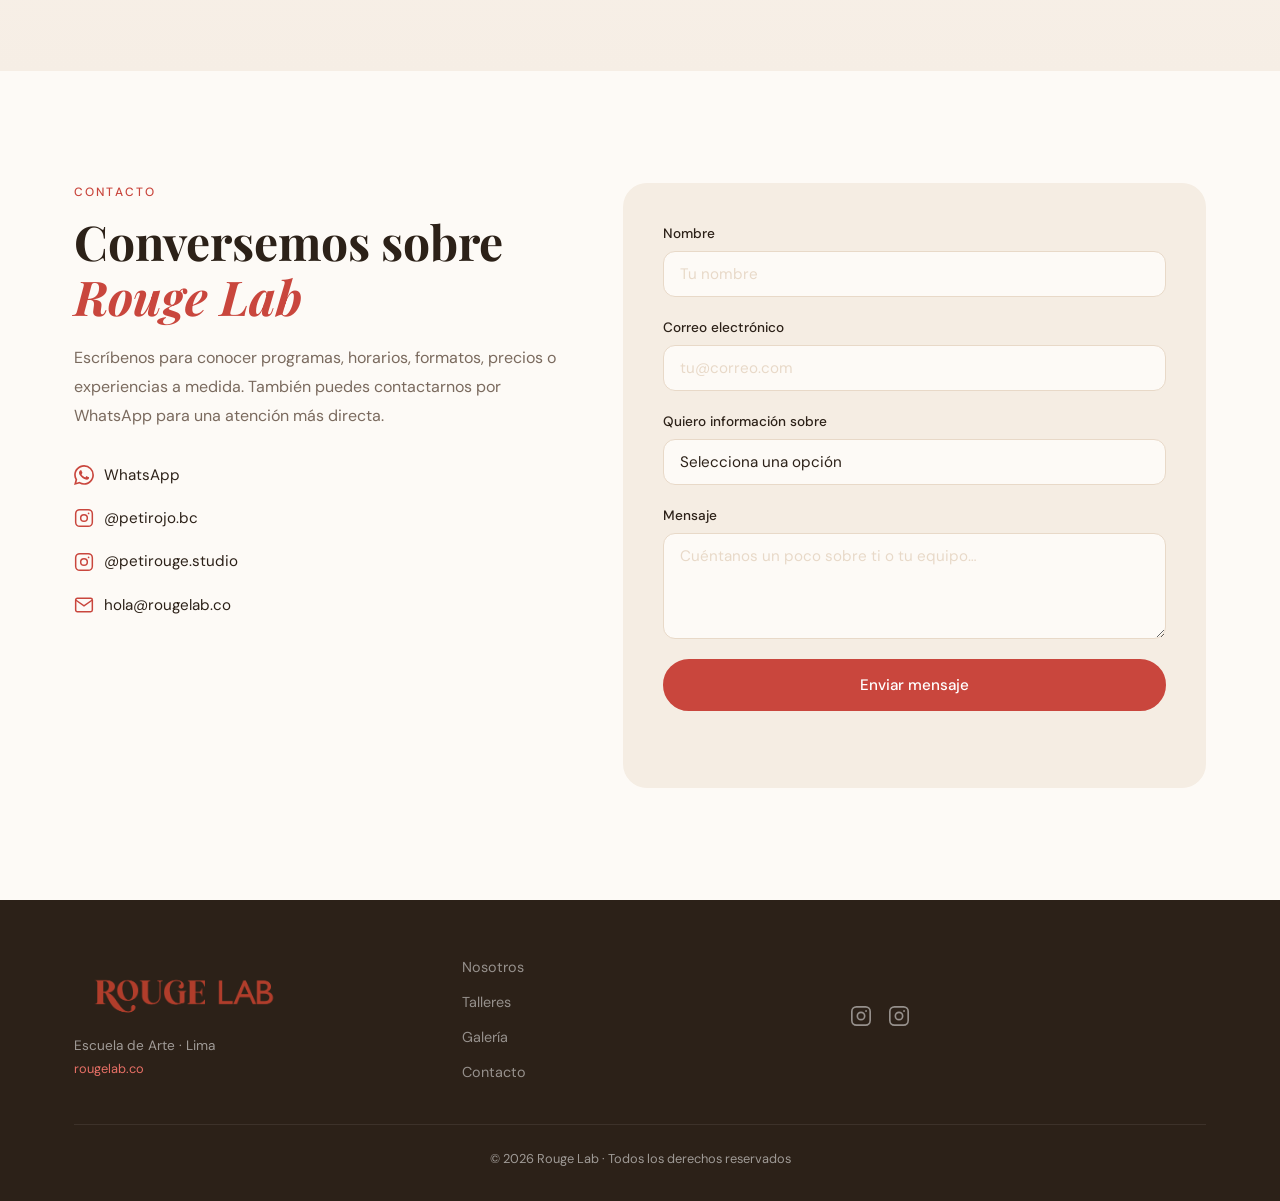
==== commit a4746bdf: "Add registration form with Google Forms integration, Yape QR payment, and WhatsApp voucher flow" ====
--- a/index.html
+++ b/index.html
@@ -596,7 +596,7 @@
         <span class="promo__countdown-sep">:</span>
         <div class="promo__countdown-unit"><span class="promo__countdown-number" data-cd="s">00</span><span class="promo__countdown-label">seg</span></div>
       </div>
-      <a href="#contacto" class="promo__cta" onclick="document.getElementById('promoOverlay').classList.remove('active');sessionStorage.setItem('promo-dismissed','1');">Quiero inscribirme</a>
+      <a href="/taller/retrato/" class="promo__cta">Quiero inscribirme</a>
       <p class="promo__footer">Súmate a la comunidad Rouge · Cupos limitados</p>
     </div>
   </div>
--- a/styles.css
+++ b/styles.css
@@ -1944,6 +1944,840 @@
   margin: .25rem 0 0;
 }
 
+/* ---------- LANDING PAGE (taller) ---------- */
+.lp-nav {
+  justify-content: center;
+}
+
+.lp-hero {
+  position: relative;
+  min-height: 85vh;
+  display: flex;
+  align-items: center;
+  justify-content: center;
+  text-align: center;
+  padding: 6rem 1.5rem 3rem;
+  background: var(--cream);
+  overflow: hidden;
+}
+
+.lp-hero__bg {
+  position: absolute;
+  inset: 0;
+  z-index: 0;
+}
+
+.lp-hero__content {
+  position: relative;
+  z-index: 1;
+  max-width: 600px;
+}
+
+.lp-hero__title {
+  font-family: var(--font-serif);
+  font-size: clamp(2rem, 6vw, 3.2rem);
+  color: var(--dark);
+  line-height: 1.15;
+  margin: 1rem 0 .75rem;
+}
+
+.lp-hero__title em {
+  color: var(--rouge);
+  font-style: italic;
+}
+
+.lp-hero__subtitle {
+  font-family: var(--font-sans);
+  font-size: 1.05rem;
+  color: var(--text-muted);
+  line-height: 1.5;
+  margin-bottom: 1.25rem;
+}
+
+.lp-hero__pricing {
+  margin: 1rem 0;
+}
+
+.lp-hero__cta {
+  display: inline-block;
+  background: var(--rouge);
+  color: #fff;
+  font-family: var(--font-sans);
+  font-weight: 500;
+  font-size: 1.1rem;
+  padding: 1rem 2.5rem;
+  border: none;
+  border-radius: 100px;
+  cursor: pointer;
+  text-decoration: none;
+  transition: background .3s ease, transform .2s ease;
+  margin-top: 1rem;
+}
+
+.lp-hero__cta:hover {
+  background: var(--rouge-dark);
+  transform: scale(1.04);
+}
+
+.lp-countdown {
+  margin: 1rem auto .5rem;
+}
+
+/* Sections */
+.lp-section {
+  padding: 4rem 1.5rem;
+}
+
+.lp-section:nth-child(odd) {
+  background: var(--white);
+}
+
+.lp-section:nth-child(even) {
+  background: var(--cream);
+}
+
+.lp-container {
+  max-width: 900px;
+  margin: 0 auto;
+}
+
+.lp-section__title {
+  font-family: var(--font-serif);
+  font-size: clamp(1.5rem, 4vw, 2rem);
+  color: var(--dark);
+  text-align: center;
+  margin-bottom: 2rem;
+}
+
+/* Cards grid */
+.lp-grid {
+  display: grid;
+  gap: 1.5rem;
+}
+
+.lp-grid--3 {
+  grid-template-columns: repeat(auto-fit, minmax(240px, 1fr));
+}
+
+.lp-grid--2 {
+  grid-template-columns: repeat(auto-fit, minmax(280px, 1fr));
+}
+
+.lp-card {
+  background: var(--cream);
+  border-radius: var(--radius);
+  padding: 1.75rem;
+  text-align: center;
+}
+
+.lp-section:nth-child(even) .lp-card {
+  background: var(--white);
+}
+
+.lp-card__icon {
+  font-size: 2rem;
+  display: block;
+  margin-bottom: .75rem;
+}
+
+.lp-card__title {
+  font-family: var(--font-serif);
+  font-size: 1.1rem;
+  color: var(--dark);
+  margin-bottom: .5rem;
+}
+
+.lp-card__text {
+  font-family: var(--font-sans);
+  font-size: .9rem;
+  color: var(--text-muted);
+  line-height: 1.5;
+}
+
+/* Details */
+.lp-detail {
+  display: flex;
+  align-items: flex-start;
+  gap: 1rem;
+  padding: 1rem;
+  background: var(--white);
+  border-radius: var(--radius);
+}
+
+.lp-section:nth-child(even) .lp-detail {
+  background: rgba(255,255,255,.6);
+}
+
+.lp-detail__icon {
+  font-size: 1.5rem;
+  flex-shrink: 0;
+  margin-top: .15rem;
+}
+
+.lp-detail strong {
+  font-family: var(--font-sans);
+  font-weight: 500;
+  color: var(--dark);
+  display: block;
+  margin-bottom: .2rem;
+}
+
+.lp-detail p {
+  font-family: var(--font-sans);
+  font-size: .9rem;
+  color: var(--text-muted);
+  line-height: 1.4;
+}
+
+/* Teacher */
+.lp-teacher__grid {
+  display: grid;
+  grid-template-columns: 1fr 1.5fr;
+  gap: 2.5rem;
+  align-items: center;
+}
+
+@media (max-width: 640px) {
+  .lp-teacher__grid {
+    grid-template-columns: 1fr;
+    text-align: center;
+  }
+}
+
+.lp-teacher__photo-wrap {
+  overflow: hidden;
+  border-radius: var(--radius-lg);
+}
+
+.lp-teacher__photo {
+  width: 100%;
+  height: auto;
+  display: block;
+  object-fit: cover;
+  aspect-ratio: 3 / 4;
+}
+
+.lp-teacher__name {
+  font-family: var(--font-serif);
+  font-size: 1.6rem;
+  color: var(--dark);
+  margin: .25rem 0;
+}
+
+.lp-teacher__role {
+  font-family: var(--font-sans);
+  font-size: .9rem;
+  color: var(--rouge);
+  margin-bottom: .75rem;
+}
+
+.lp-teacher__bio {
+  font-family: var(--font-sans);
+  font-size: .92rem;
+  color: var(--text-muted);
+  line-height: 1.6;
+  margin-bottom: 1rem;
+}
+
+.lp-teacher__ig {
+  display: inline-flex;
+  align-items: center;
+  gap: .4rem;
+  font-family: var(--font-sans);
+  font-size: .85rem;
+  color: var(--rouge);
+  text-decoration: none;
+}
+
+.lp-teacher__ig:hover {
+  text-decoration: underline;
+}
+
+/* CTA Section */
+.lp-cta-section {
+  background: var(--dark) !important;
+  text-align: center;
+  padding: 4rem 1.5rem;
+}
+
+.lp-cta-box {
+  max-width: 500px;
+}
+
+.lp-cta-box__title {
+  font-family: var(--font-serif);
+  font-size: clamp(1.5rem, 4vw, 2rem);
+  color: var(--white);
+  margin-bottom: 1rem;
+}
+
+.lp-cta-section .promo__countdown-number {
+  background: rgba(255,255,255,.1);
+}
+
+.lp-cta-section .promo__countdown-sep,
+.lp-cta-section .promo__countdown-number {
+  color: var(--rouge-light);
+}
+
+.lp-cta-section .promo__countdown-label {
+  color: rgba(255,255,255,.5);
+}
+
+.lp-cta-section .promo__price-old {
+  color: rgba(255,255,255,.5);
+}
+
+.lp-cta-section .promo__discount-tag {
+  background: var(--rouge);
+}
+
+.lp-cta-final {
+  font-size: 1.15rem;
+  padding: 1.1rem 3rem;
+}
+
+.lp-cta-box__note {
+  font-family: var(--font-sans);
+  font-size: .8rem;
+  color: rgba(255,255,255,.45);
+  margin-top: .75rem;
+}
+
+/* Footer mini */
+.lp-footer {
+  text-align: center;
+  padding: 1.5rem;
+  font-family: var(--font-sans);
+  font-size: .8rem;
+  color: var(--text-muted);
+  background: var(--cream);
+}
+
+.lp-footer a {
+  color: var(--rouge);
+  text-decoration: none;
+}
+
+.lp-footer a:hover {
+  text-decoration: underline;
+}
+
+/* ---------- LP: LANGUAGE SWITCH ---------- */
+.lp-lang-switch {
+  font-family: var(--font-sans);
+  font-size: .8rem;
+  font-weight: 500;
+  letter-spacing: .1em;
+  color: var(--text-muted);
+  text-decoration: none;
+  border: 1px solid var(--cream-mid);
+  padding: .3rem .7rem;
+  border-radius: 100px;
+  transition: all .2s;
+}
+
+.lp-lang-switch:hover {
+  color: var(--rouge);
+  border-color: var(--rouge);
+}
+
+/* ---------- LP: HERO enhancements ---------- */
+.lp-hero__sub-promise {
+  font-family: var(--font-sans);
+  font-size: 1.1rem;
+  color: var(--text);
+  line-height: 1.6;
+  max-width: 500px;
+  margin: 0 auto 1.25rem;
+}
+
+.lp-hero__meta {
+  display: flex;
+  flex-wrap: wrap;
+  justify-content: center;
+  gap: .75rem 1.25rem;
+  font-family: var(--font-sans);
+  font-size: .88rem;
+  color: var(--text-muted);
+  margin-bottom: 1rem;
+}
+
+.lp-hero__microcopy {
+  font-family: var(--font-sans);
+  font-size: .78rem;
+  color: var(--text-muted);
+  margin-top: .75rem;
+  letter-spacing: .01em;
+}
+
+/* CTA pulse animation */
+.lp-pulse {
+  animation: lpPulse 2.5s ease-in-out infinite;
+}
+
+@keyframes lpPulse {
+  0%, 100% { box-shadow: 0 0 0 0 rgba(201, 70, 61, .4); }
+  50% { box-shadow: 0 0 0 12px rgba(201, 70, 61, 0); }
+}
+
+/* ---------- LP: SOCIAL PROOF BAR ---------- */
+.lp-proof-bar {
+  background: var(--dark);
+  color: rgba(255,255,255,.85);
+  padding: .75rem 1.5rem;
+  font-family: var(--font-sans);
+  font-size: .82rem;
+}
+
+.lp-proof-bar__inner {
+  display: flex;
+  justify-content: center;
+  flex-wrap: wrap;
+  gap: .5rem 2rem;
+}
+
+/* ---------- LP: FOR YOU IF (Checklist) ---------- */
+.lp-check-item {
+  display: flex;
+  align-items: flex-start;
+  gap: .75rem;
+  padding: 1.25rem;
+  background: var(--white);
+  border-radius: var(--radius);
+  border-left: 3px solid var(--rouge);
+}
+
+.lp-section:nth-child(even) .lp-check-item {
+  background: rgba(255,255,255,.6);
+}
+
+.lp-check {
+  font-size: 1.2rem;
+  font-weight: 700;
+  color: var(--rouge);
+  flex-shrink: 0;
+  line-height: 1.4;
+}
+
+.lp-check-item p {
+  font-family: var(--font-sans);
+  font-size: .95rem;
+  color: var(--text);
+  line-height: 1.5;
+}
+
+/* ---------- LP: TEACHER enhancements ---------- */
+.lp-teacher__heading {
+  text-align: left;
+}
+
+.lp-teacher__stats {
+  display: flex;
+  gap: 1.5rem;
+  margin: 1rem 0;
+}
+
+.lp-teacher__stat {
+  text-align: center;
+}
+
+.lp-teacher__stat strong {
+  font-family: var(--font-serif);
+  font-size: 1.3rem;
+  color: var(--rouge);
+  display: block;
+}
+
+.lp-teacher__stat span {
+  font-family: var(--font-sans);
+  font-size: .75rem;
+  color: var(--text-muted);
+}
+
+@media (max-width: 640px) {
+  .lp-teacher__heading {
+    text-align: center;
+  }
+  .lp-teacher__stats {
+    justify-content: center;
+  }
+}
+
+/* ---------- LP: TESTIMONIALS ---------- */
+.lp-testimonial {
+  background: var(--white);
+  border-radius: var(--radius);
+  padding: 1.75rem;
+  display: flex;
+  flex-direction: column;
+  gap: .75rem;
+}
+
+.lp-section:nth-child(even) .lp-testimonial {
+  background: rgba(255,255,255,.6);
+}
+
+.lp-testimonial__stars {
+  font-size: .9rem;
+  letter-spacing: 2px;
+}
+
+.lp-testimonial__text {
+  font-family: var(--font-serif);
+  font-style: italic;
+  font-size: .95rem;
+  color: var(--text);
+  line-height: 1.6;
+  flex: 1;
+}
+
+.lp-testimonial__author {
+  font-family: var(--font-sans);
+  font-size: .8rem;
+  color: var(--text-muted);
+}
+
+/* ---------- LP: FAQ ---------- */
+.lp-faq__list {
+  max-width: 680px;
+  margin: 0 auto;
+}
+
+.lp-faq__item {
+  border-bottom: 1px solid var(--cream-mid);
+  padding: 0;
+}
+
+.lp-faq__item summary {
+  font-family: var(--font-sans);
+  font-weight: 500;
+  font-size: 1rem;
+  color: var(--dark);
+  cursor: pointer;
+  padding: 1.1rem 0;
+  list-style: none;
+  display: flex;
+  align-items: center;
+  justify-content: space-between;
+}
+
+.lp-faq__item summary::after {
+  content: '+';
+  font-size: 1.3rem;
+  color: var(--rouge);
+  font-weight: 300;
+  flex-shrink: 0;
+  transition: transform .2s;
+}
+
+.lp-faq__item[open] summary::after {
+  content: '−';
+}
+
+.lp-faq__item summary::-webkit-details-marker {
+  display: none;
+}
+
+.lp-faq__item p {
+  font-family: var(--font-sans);
+  font-size: .9rem;
+  color: var(--text-muted);
+  line-height: 1.6;
+  padding: 0 0 1.1rem;
+}
+
+/* ---------- LP: FORM ---------- */
+.lp-form {
+  display: flex;
+  flex-direction: column;
+  gap: .75rem;
+  max-width: 380px;
+  margin: 1.25rem auto 0;
+}
+
+.lp-form__input {
+  font-family: var(--font-sans);
+  font-size: .95rem;
+  padding: .85rem 1rem;
+  border: 1.5px solid rgba(255,255,255,.15);
+  border-radius: var(--radius);
+  background: rgba(255,255,255,.08);
+  color: var(--white);
+  outline: none;
+  transition: border-color .2s;
+}
+
+.lp-form__input::placeholder {
+  color: rgba(255,255,255,.4);
+}
+
+.lp-form__input:focus {
+  border-color: var(--rouge-light);
+}
+
+.lp-form__row {
+  display: flex;
+  gap: .75rem;
+}
+
+.lp-form__select {
+  appearance: none;
+  background-image: url("data:image/svg+xml,%3Csvg xmlns='http://www.w3.org/2000/svg' width='12' height='7' fill='none'%3E%3Cpath d='M1 1l5 5 5-5' stroke='rgba(255,255,255,.4)' stroke-width='1.5' stroke-linecap='round'/%3E%3C/svg%3E");
+  background-repeat: no-repeat;
+  background-position: right 1rem center;
+  padding-right: 2.5rem;
+  cursor: pointer;
+}
+
+.lp-form__short {
+  max-width: 100px;
+  flex-shrink: 0;
+}
+
+/* hide number spinners */
+.lp-form__short::-webkit-inner-spin-button,
+.lp-form__short::-webkit-outer-spin-button {
+  -webkit-appearance: none;
+  margin: 0;
+}
+.lp-form__short { -moz-appearance: textfield; }
+
+.lp-form__date {
+  flex: 1;
+  color-scheme: dark;
+}
+
+.lp-voucher-btn {
+  margin-top: 1rem;
+  background: #25D366;
+  font-size: 1rem;
+  padding: .85rem 2rem;
+}
+
+.lp-voucher-btn:hover {
+  background: #1ebe57;
+}
+
+/* Payment / Yape QR */
+.lp-payment {
+  background: rgba(255,255,255,.06);
+  border: 1px solid rgba(255,255,255,.12);
+  border-radius: 12px;
+  padding: 1.5rem;
+  text-align: center;
+  margin-bottom: 1.5rem;
+}
+
+.lp-payment__title {
+  font-family: 'Playfair Display', serif;
+  font-size: 1.15rem;
+  color: var(--cream);
+  margin: 0 0 .5rem;
+}
+
+.lp-payment__desc {
+  font-size: .9rem;
+  color: rgba(255,255,255,.7);
+  margin: 0 0 1rem;
+  line-height: 1.5;
+}
+
+.lp-payment__qr {
+  max-width: 200px;
+  border-radius: 10px;
+  background: #fff;
+  padding: 8px;
+}
+
+.lp-form__success {
+  text-align: center;
+  padding: 2rem 1rem;
+}
+
+.lp-form__success-icon {
+  font-size: 2.5rem;
+  display: block;
+  margin-bottom: .75rem;
+}
+
+.lp-form__success h3 {
+  font-family: var(--font-serif);
+  font-size: 1.3rem;
+  color: var(--white);
+  margin-bottom: .5rem;
+}
+
+.lp-form__success p {
+  font-family: var(--font-sans);
+  font-size: .9rem;
+  color: rgba(255,255,255,.7);
+}
+
+/* CTA box enhancements */
+.lp-cta-box__sub {
+  font-family: var(--font-sans);
+  font-size: 1rem;
+  color: rgba(255,255,255,.7);
+  margin-bottom: 1rem;
+}
+
+.lp-cta-box__trust {
+  display: flex;
+  justify-content: center;
+  flex-wrap: wrap;
+  gap: .5rem 1.5rem;
+  margin-top: 1rem;
+  font-family: var(--font-sans);
+  font-size: .75rem;
+  color: rgba(255,255,255,.45);
+}
+
+.lp-cta-box__alt {
+  font-family: var(--font-sans);
+  font-size: .82rem;
+  color: rgba(255,255,255,.45);
+  margin-top: 1rem;
+}
+
+.lp-wa-link {
+  color: rgba(255,255,255,.7);
+  text-decoration: underline;
+  text-underline-offset: 2px;
+}
+
+.lp-wa-link:hover {
+  color: var(--white);
+}
+
+/* ---------- LP: GUARANTEE ---------- */
+.lp-guarantee {
+  background: var(--cream) !important;
+}
+
+.lp-guarantee__box {
+  display: flex;
+  align-items: flex-start;
+  gap: 1.25rem;
+  background: var(--white);
+  border-radius: var(--radius-lg);
+  padding: 2rem;
+  border: 2px solid var(--cream-mid);
+  max-width: 680px;
+}
+
+.lp-guarantee__icon {
+  font-size: 2.5rem;
+  flex-shrink: 0;
+}
+
+.lp-guarantee__title {
+  font-family: var(--font-serif);
+  font-size: 1.15rem;
+  color: var(--dark);
+  margin-bottom: .5rem;
+}
+
+.lp-guarantee__text {
+  font-family: var(--font-sans);
+  font-size: .9rem;
+  color: var(--text-muted);
+  line-height: 1.6;
+}
+
+@media (max-width: 480px) {
+  .lp-guarantee__box {
+    flex-direction: column;
+    text-align: center;
+    align-items: center;
+  }
+}
+
+/* ---------- LP: STICKY BAR (mobile) ---------- */
+.lp-sticky-bar {
+  position: fixed;
+  bottom: 0;
+  left: 0;
+  right: 0;
+  background: var(--white);
+  border-top: 1px solid var(--cream-mid);
+  padding: .65rem 1rem;
+  z-index: 900;
+  transform: translateY(100%);
+  transition: transform .3s ease;
+  box-shadow: 0 -4px 20px rgba(0,0,0,.08);
+}
+
+.lp-sticky-bar.visible {
+  transform: translateY(0);
+}
+
+.lp-sticky-bar__inner {
+  max-width: 500px;
+  margin: 0 auto;
+  display: flex;
+  align-items: center;
+  justify-content: space-between;
+  gap: 1rem;
+}
+
+.lp-sticky-bar__price {
+  display: flex;
+  align-items: center;
+  gap: .5rem;
+  font-family: var(--font-sans);
+}
+
+.lp-sticky-bar__price .promo__price-old {
+  font-size: .85rem;
+}
+
+.lp-sticky-bar__price .promo__price-new {
+  font-size: 1.15rem;
+}
+
+.lp-sticky-bar__btn {
+  background: var(--rouge);
+  color: #fff;
+  font-family: var(--font-sans);
+  font-weight: 500;
+  font-size: .9rem;
+  padding: .65rem 1.5rem;
+  border-radius: 100px;
+  text-decoration: none;
+  white-space: nowrap;
+  transition: background .2s;
+}
+
+.lp-sticky-bar__btn:hover {
+  background: var(--rouge-dark);
+}
+
+@media (min-width: 769px) {
+  .lp-sticky-bar {
+    display: none;
+  }
+}
+
+/* ---------- LP: SCROLL REVEAL ---------- */
+.lp-reveal {
+  opacity: 0;
+  transform: translateY(24px);
+  transition: opacity .5s ease, transform .5s ease;
+}
+
+.lp-revealed {
+  opacity: 1;
+  transform: translateY(0);
+}
+
+/* stagger delays */
+.lp-grid .lp-reveal:nth-child(2) { transition-delay: .1s; }
+.lp-grid .lp-reveal:nth-child(3) { transition-delay: .2s; }
+.lp-grid .lp-reveal:nth-child(4) { transition-delay: .15s; }
+.lp-grid .lp-reveal:nth-child(5) { transition-delay: .2s; }
+.lp-grid .lp-reveal:nth-child(6) { transition-delay: .25s; }
+
 .promo__close {
   position: absolute;
   top: .75rem;
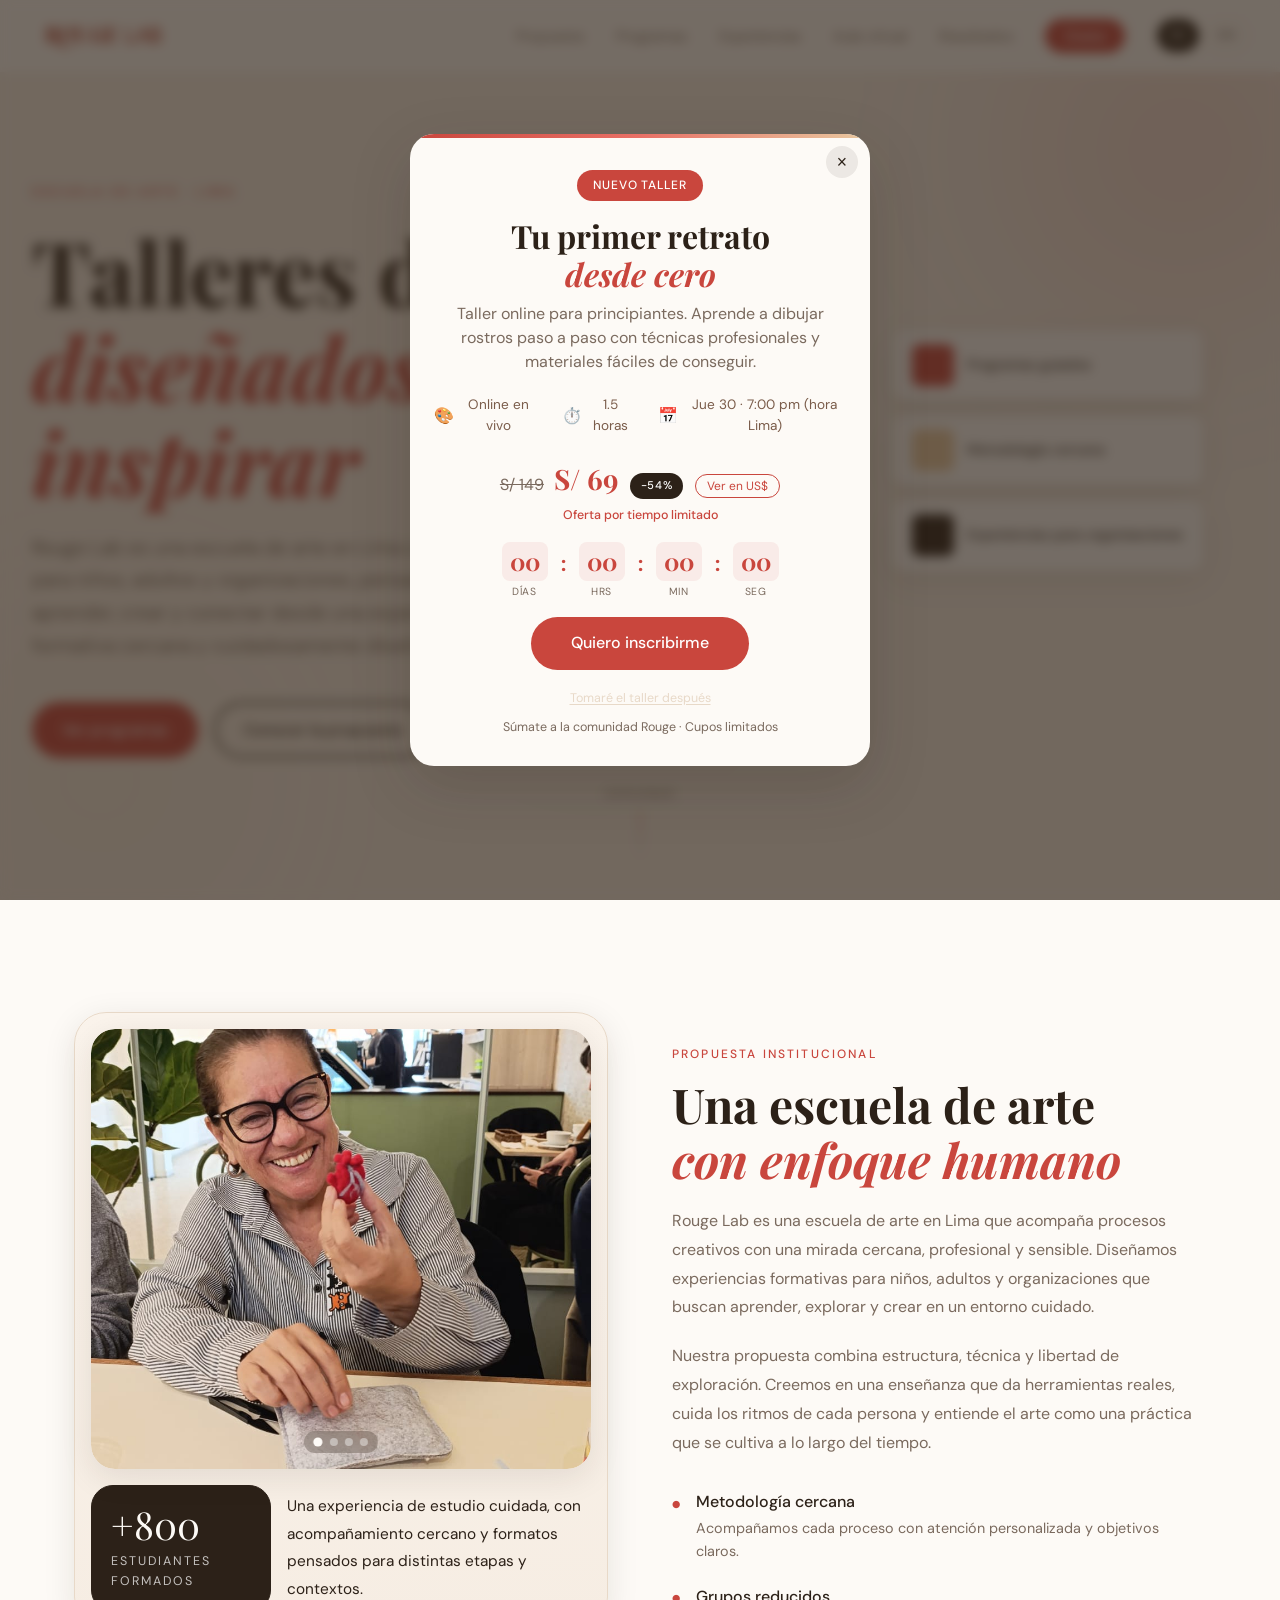
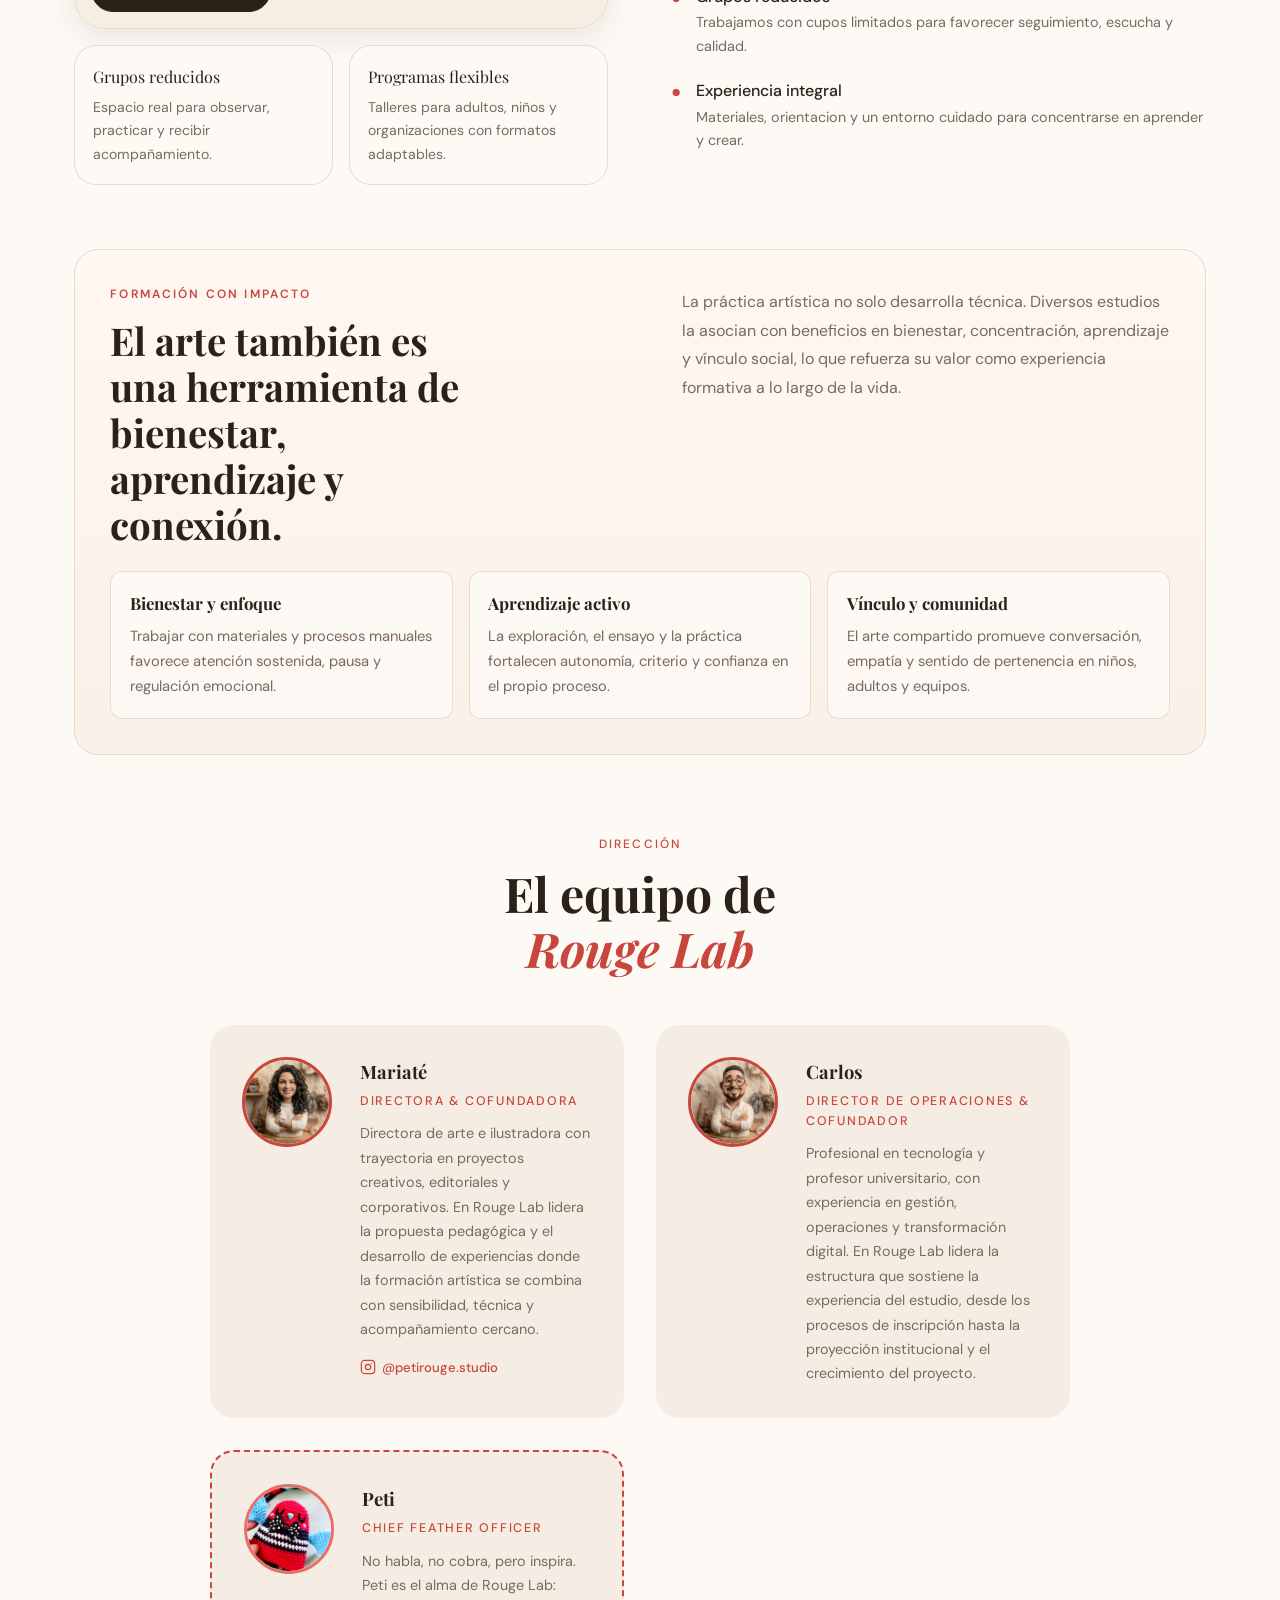
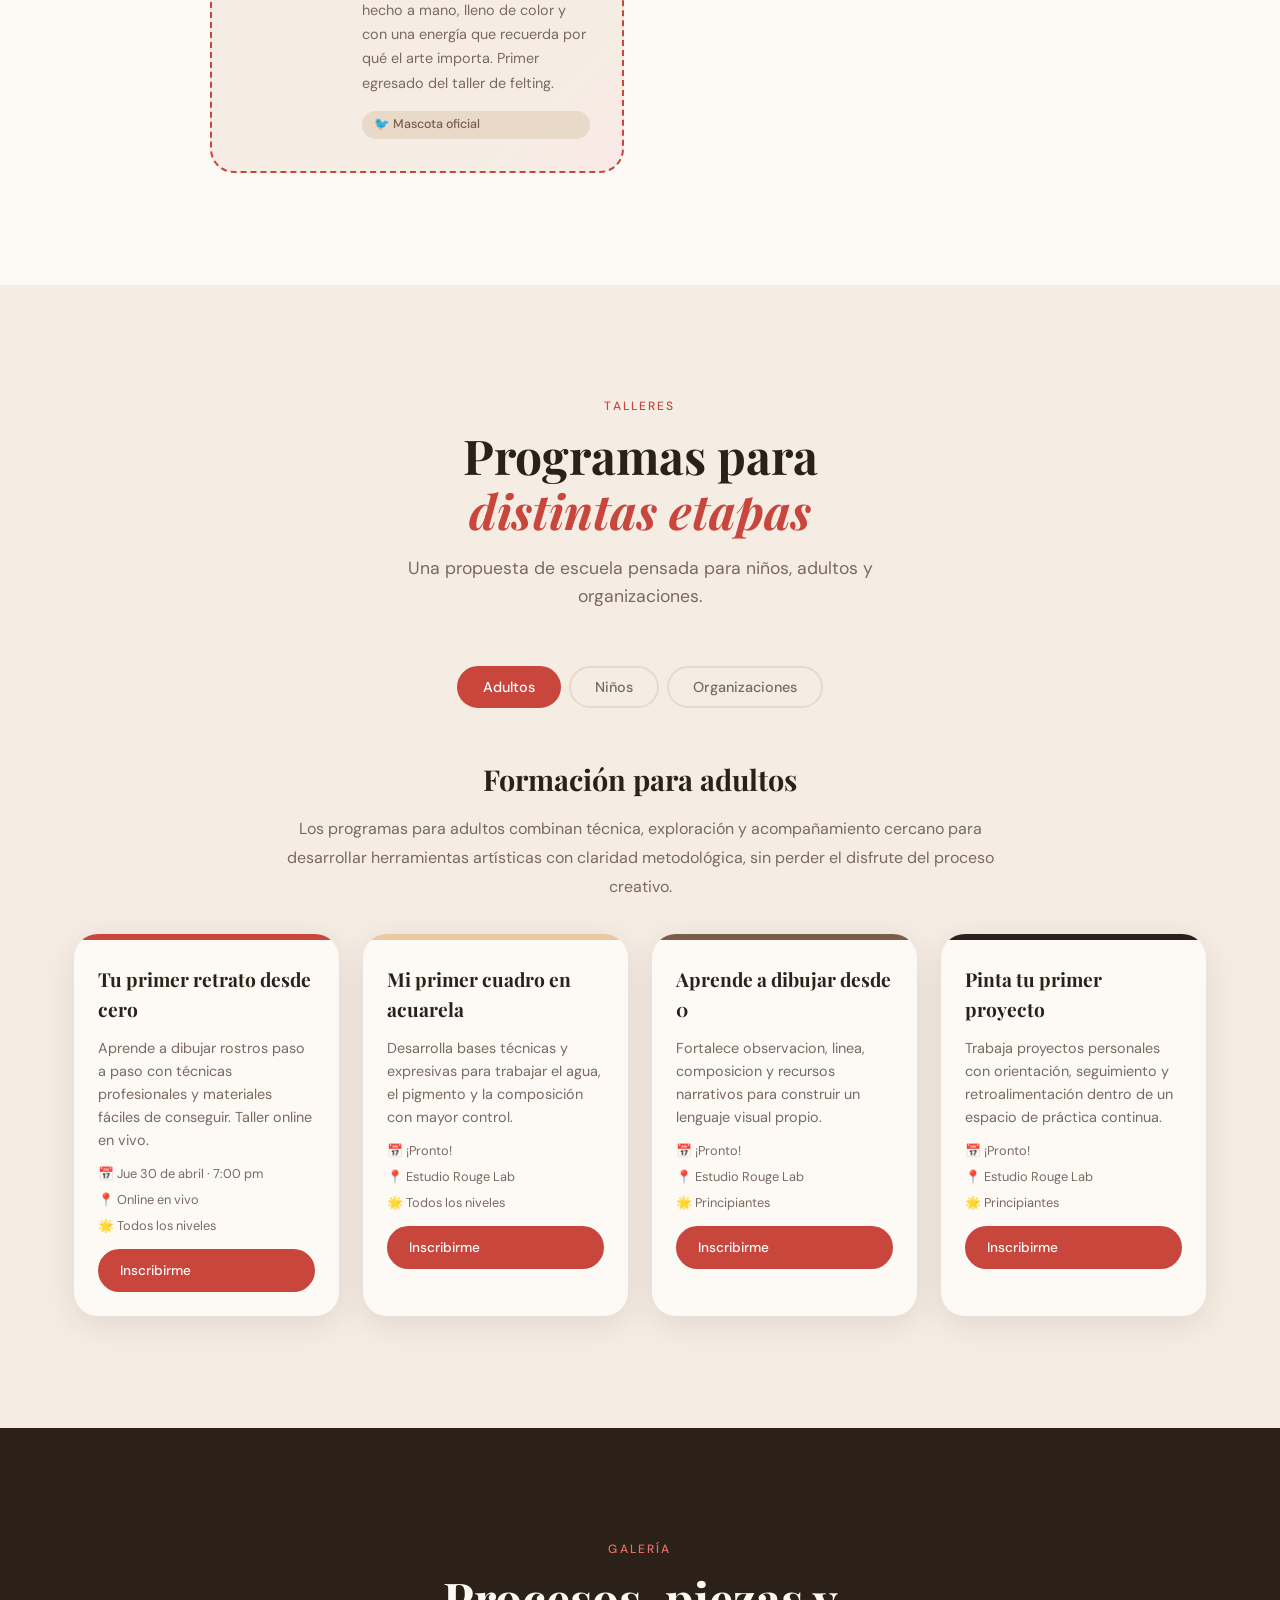
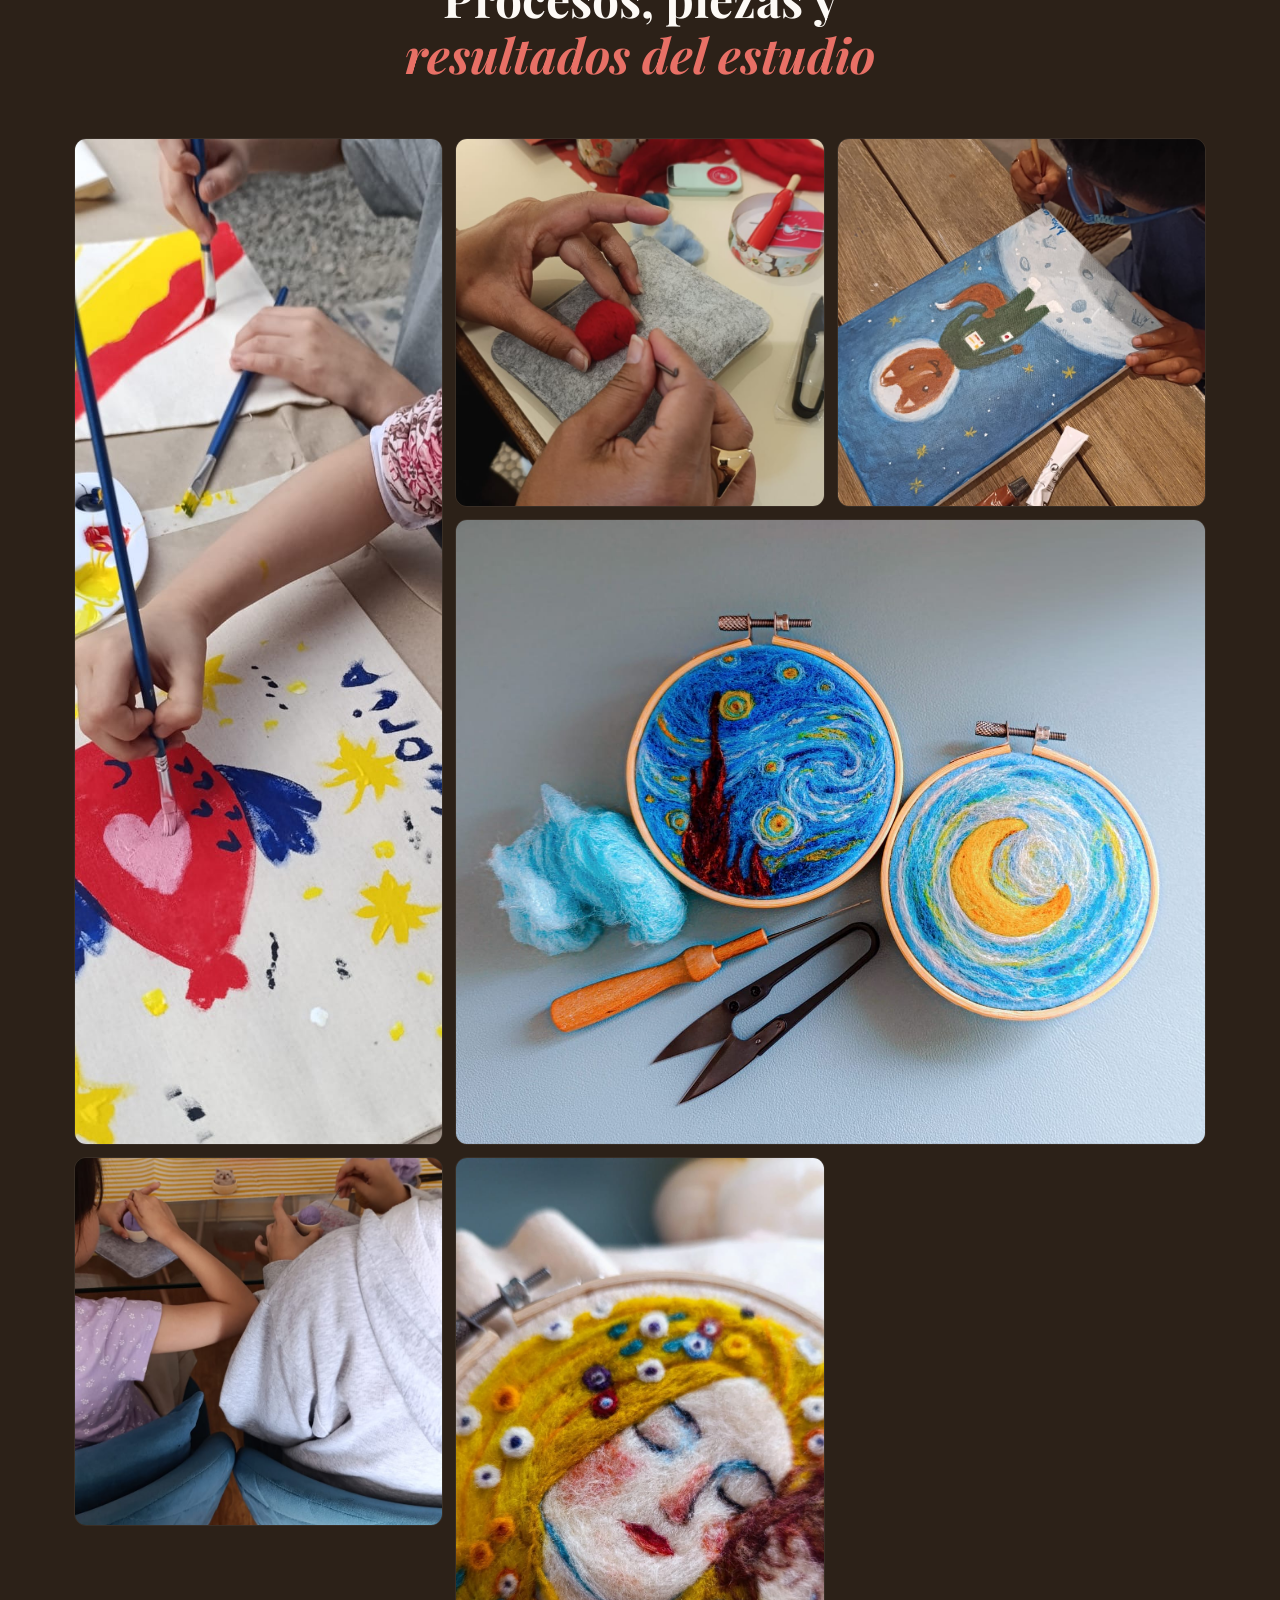
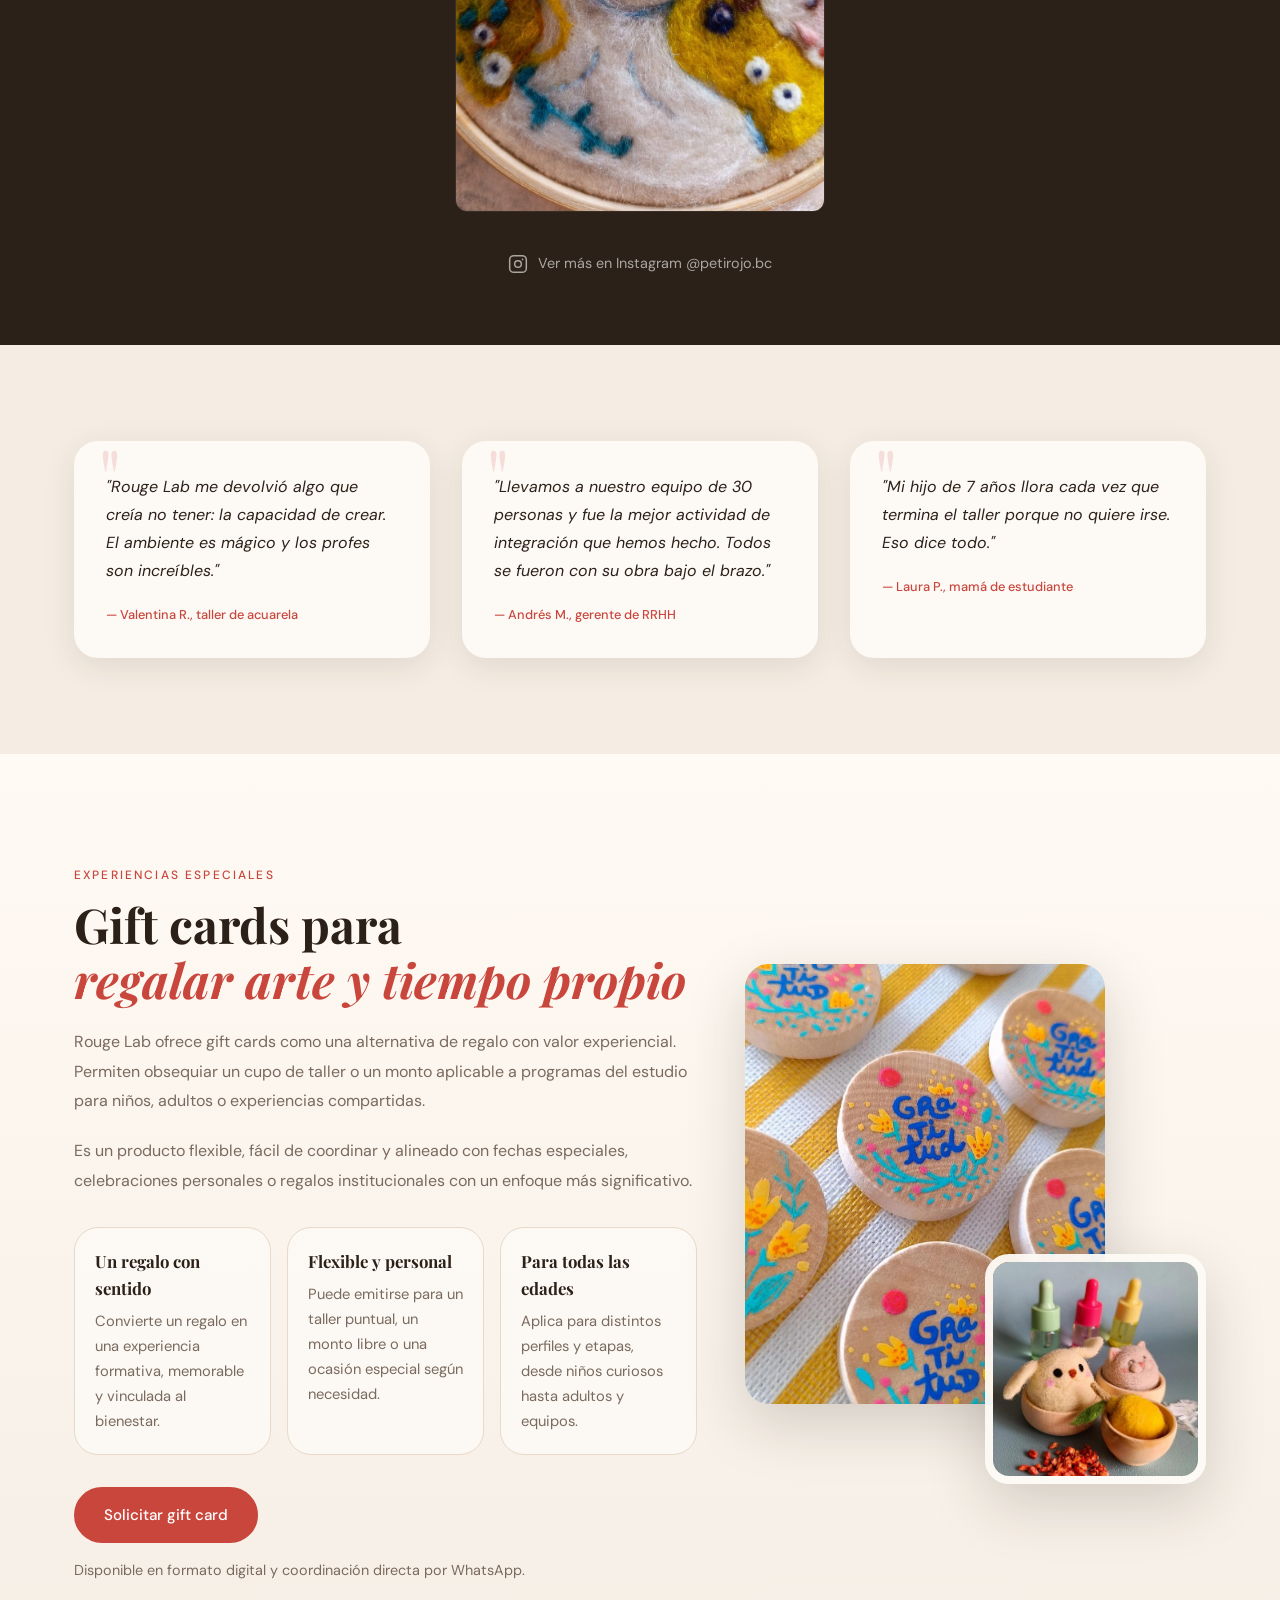
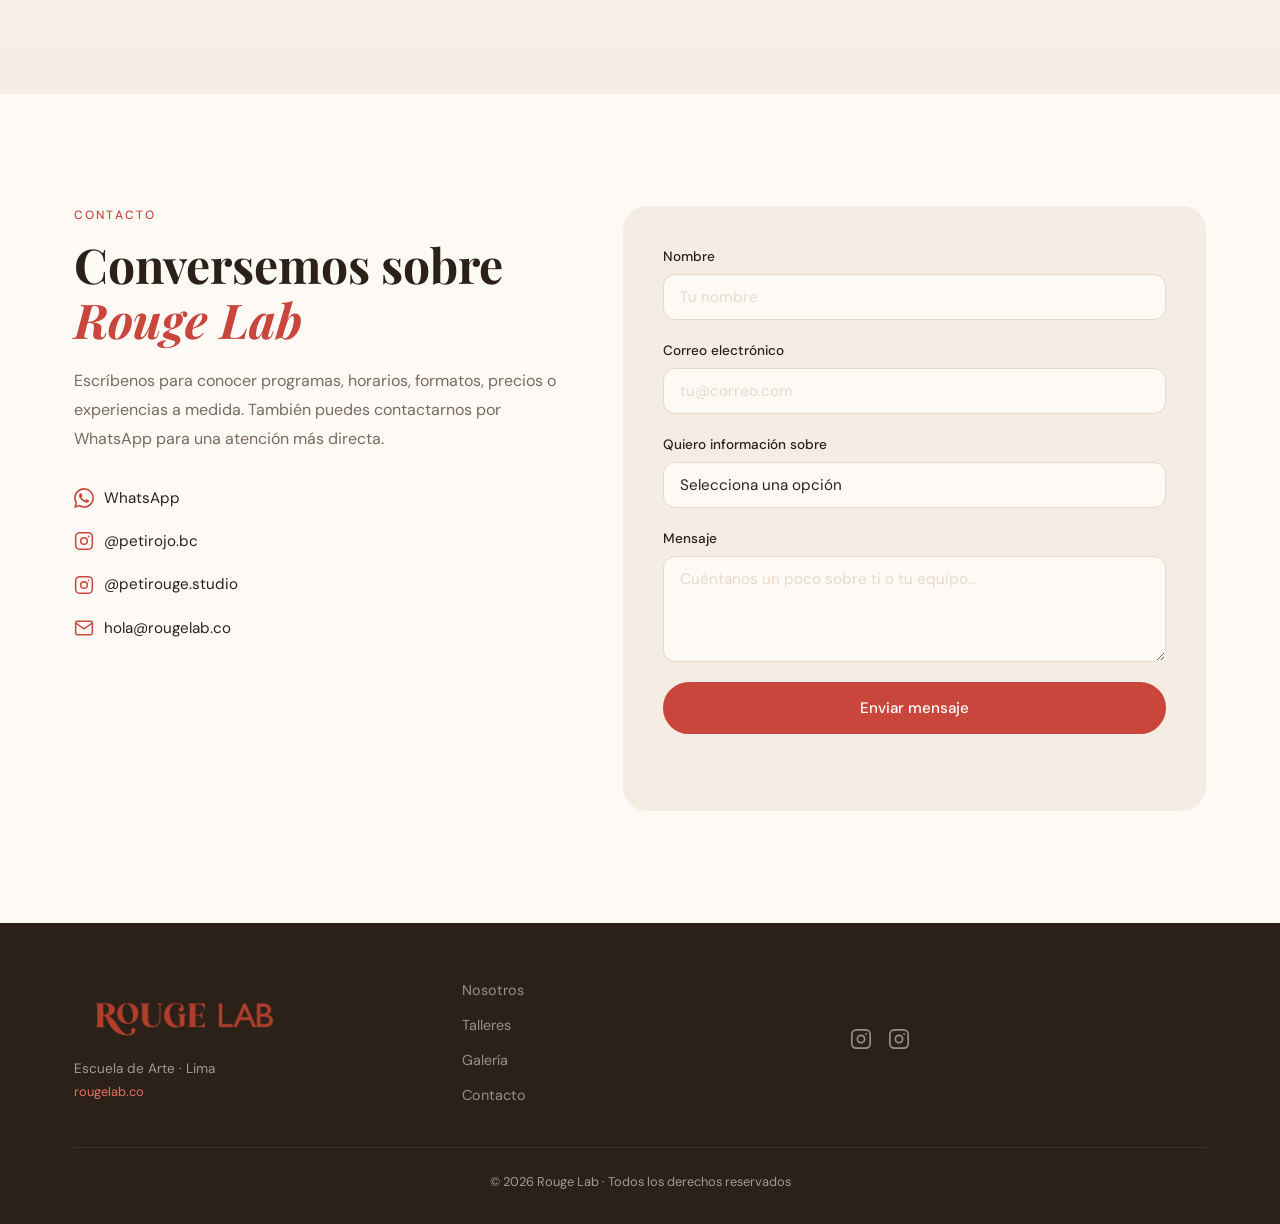
==== commit 2e2779c4: "Update workshop cards: add portrait workshop, dismiss button on modal, fix dates to coming soon" ====
--- a/index.html
+++ b/index.html
@@ -254,14 +254,14 @@
           <div class="workshop-card">
             <div class="workshop-card__color" style="background: #c9463d;"></div>
             <div class="workshop-card__body">
-              <h3>Mi primera figura en felting</h3>
-              <p>Explora volumen, color y trabajo textil en una experiencia guiada que une técnica manual, observación y proceso creativo.</p>
+              <h3>Tu primer retrato desde cero</h3>
+              <p>Aprende a dibujar rostros paso a paso con técnicas profesionales y materiales fáciles de conseguir. Taller online en vivo.</p>
               <ul class="workshop-card__meta">
-                <li>&#128197; Viernes 18:30 – 20:30</li>
-                <li>&#128205; Estudio Rouge Lab</li>
+                <li>&#128197; Jue 30 de abril · 7:00 pm</li>
+                <li>&#128205; Online en vivo</li>
                 <li>&#127775; Todos los niveles</li>
               </ul>
-              <a href="#contacto" class="btn btn--small btn--primary">Inscribirme</a>
+              <a href="/taller/retrato/" class="btn btn--small btn--primary">Inscribirme</a>
             </div>
           </div>
           <div class="workshop-card">
@@ -270,7 +270,7 @@
               <h3>Mi primer cuadro en acuarela</h3>
               <p>Desarrolla bases técnicas y expresivas para trabajar el agua, el pigmento y la composición con mayor control.</p>
               <ul class="workshop-card__meta">
-                <li>&#128197; Miércoles 18:00 – 20:30</li>
+                <li>&#128197; ¡Pronto!</li>
                 <li>&#128205; Estudio Rouge Lab</li>
                 <li>&#127775; Todos los niveles</li>
               </ul>
@@ -283,7 +283,7 @@
               <h3>Aprende a dibujar desde 0</h3>
               <p>Fortalece observacion, linea, composicion y recursos narrativos para construir un lenguaje visual propio.</p>
               <ul class="workshop-card__meta">
-                <li>&#128197; Jueves 18:00 – 20:00</li>
+                <li>&#128197; ¡Pronto!</li>
                 <li>&#128205; Estudio Rouge Lab</li>
                 <li>&#127775; Principiantes</li>
               </ul>
@@ -296,7 +296,7 @@
               <h3>Pinta tu primer proyecto</h3>
               <p>Trabaja proyectos personales con orientación, seguimiento y retroalimentación dentro de un espacio de práctica continua.</p>
               <ul class="workshop-card__meta">
-                <li>&#128197; Domingos 10:00 – 13:00</li>
+                <li>&#128197; ¡Pronto!</li>
                 <li>&#128205; Estudio Rouge Lab</li>
                 <li>&#127775; Principiantes</li>
               </ul>
@@ -597,6 +597,7 @@
         <div class="promo__countdown-unit"><span class="promo__countdown-number" data-cd="s">00</span><span class="promo__countdown-label">seg</span></div>
       </div>
       <a href="/taller/retrato/" class="promo__cta">Quiero inscribirme</a>
+      <button class="promo__dismiss">Tomaré el taller después</button>
       <p class="promo__footer">Súmate a la comunidad Rouge · Cupos limitados</p>
     </div>
   </div>
--- a/styles.css
+++ b/styles.css
@@ -1832,6 +1832,24 @@
   transform: scale(1.04);
 }
 
+.promo__dismiss {
+  display: block;
+  margin: .75rem auto 0;
+  background: none;
+  border: none;
+  color: var(--cream-mid);
+  font-family: var(--font-sans);
+  font-size: .78rem;
+  cursor: pointer;
+  text-decoration: underline;
+  text-underline-offset: 2px;
+  transition: color .2s;
+}
+
+.promo__dismiss:hover {
+  color: var(--cream);
+}
+
 .promo__footer {
   font-family: var(--font-sans);
   font-size: .78rem;
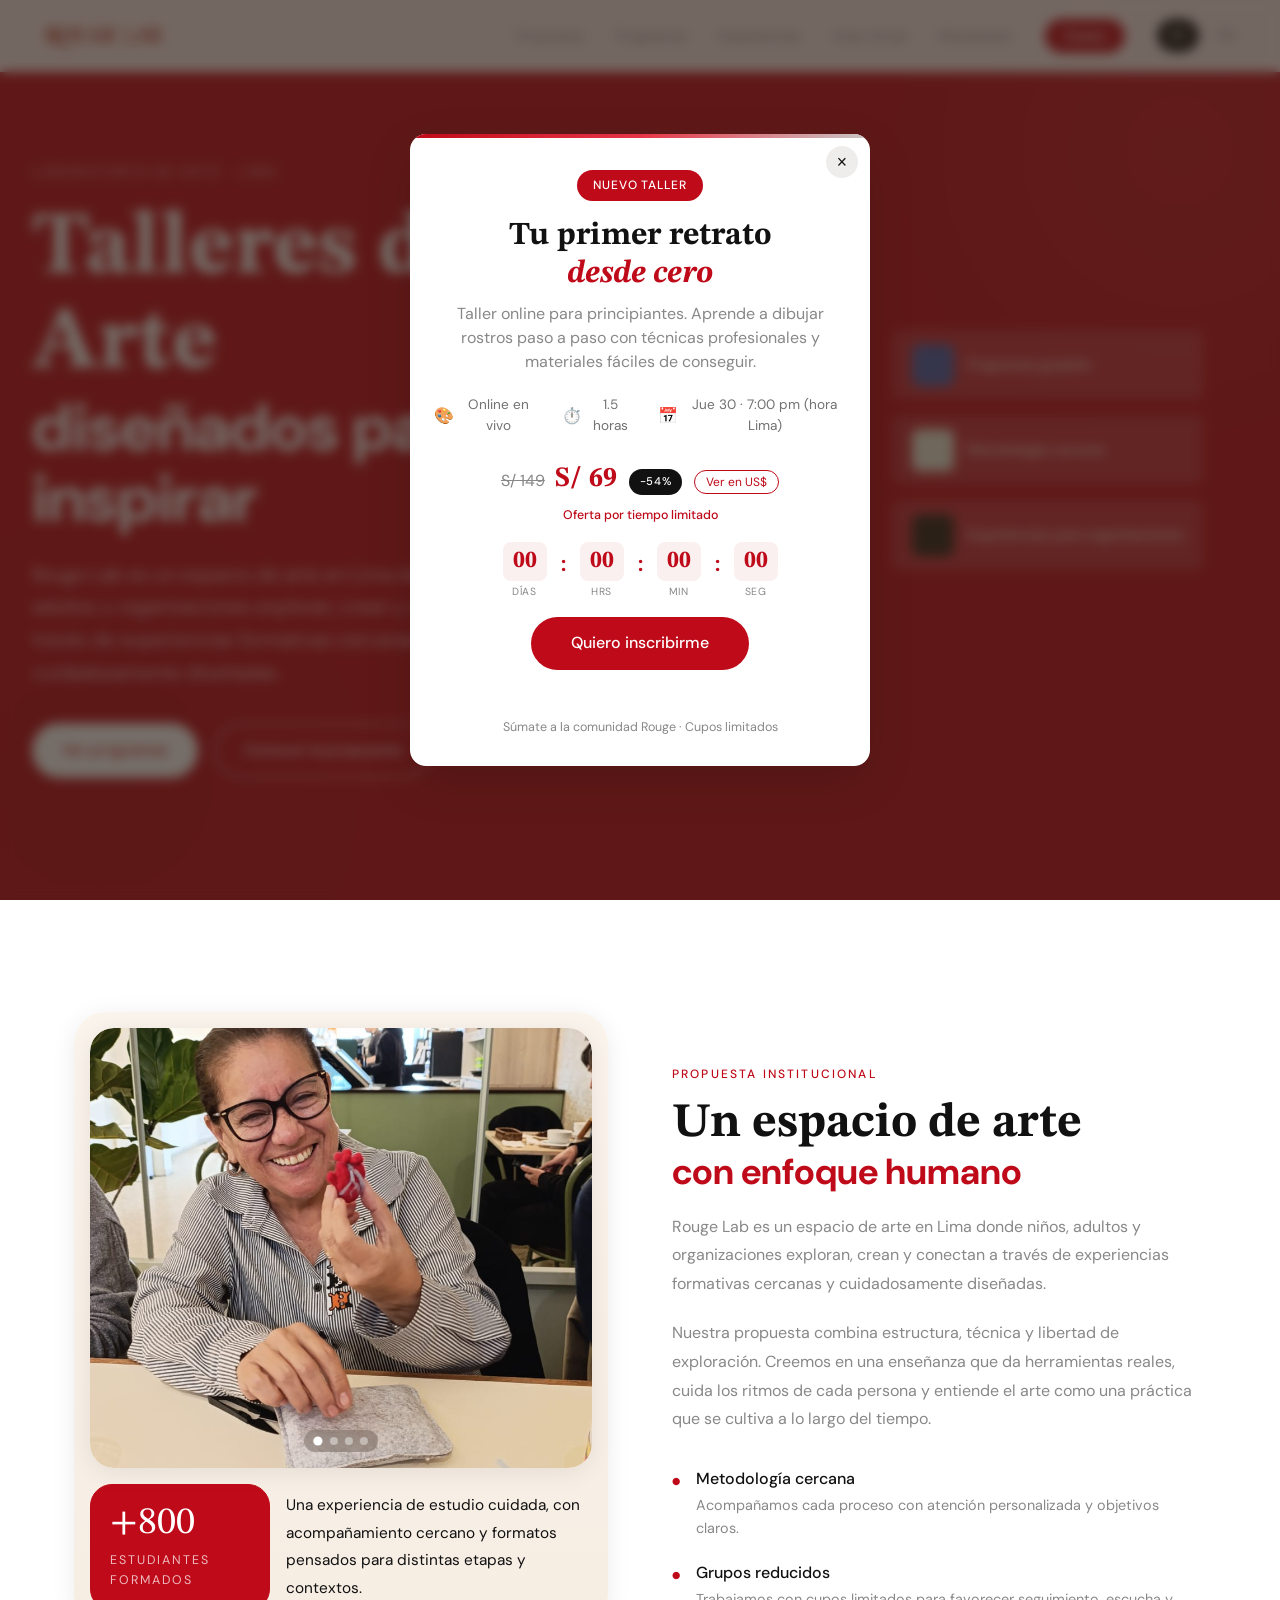
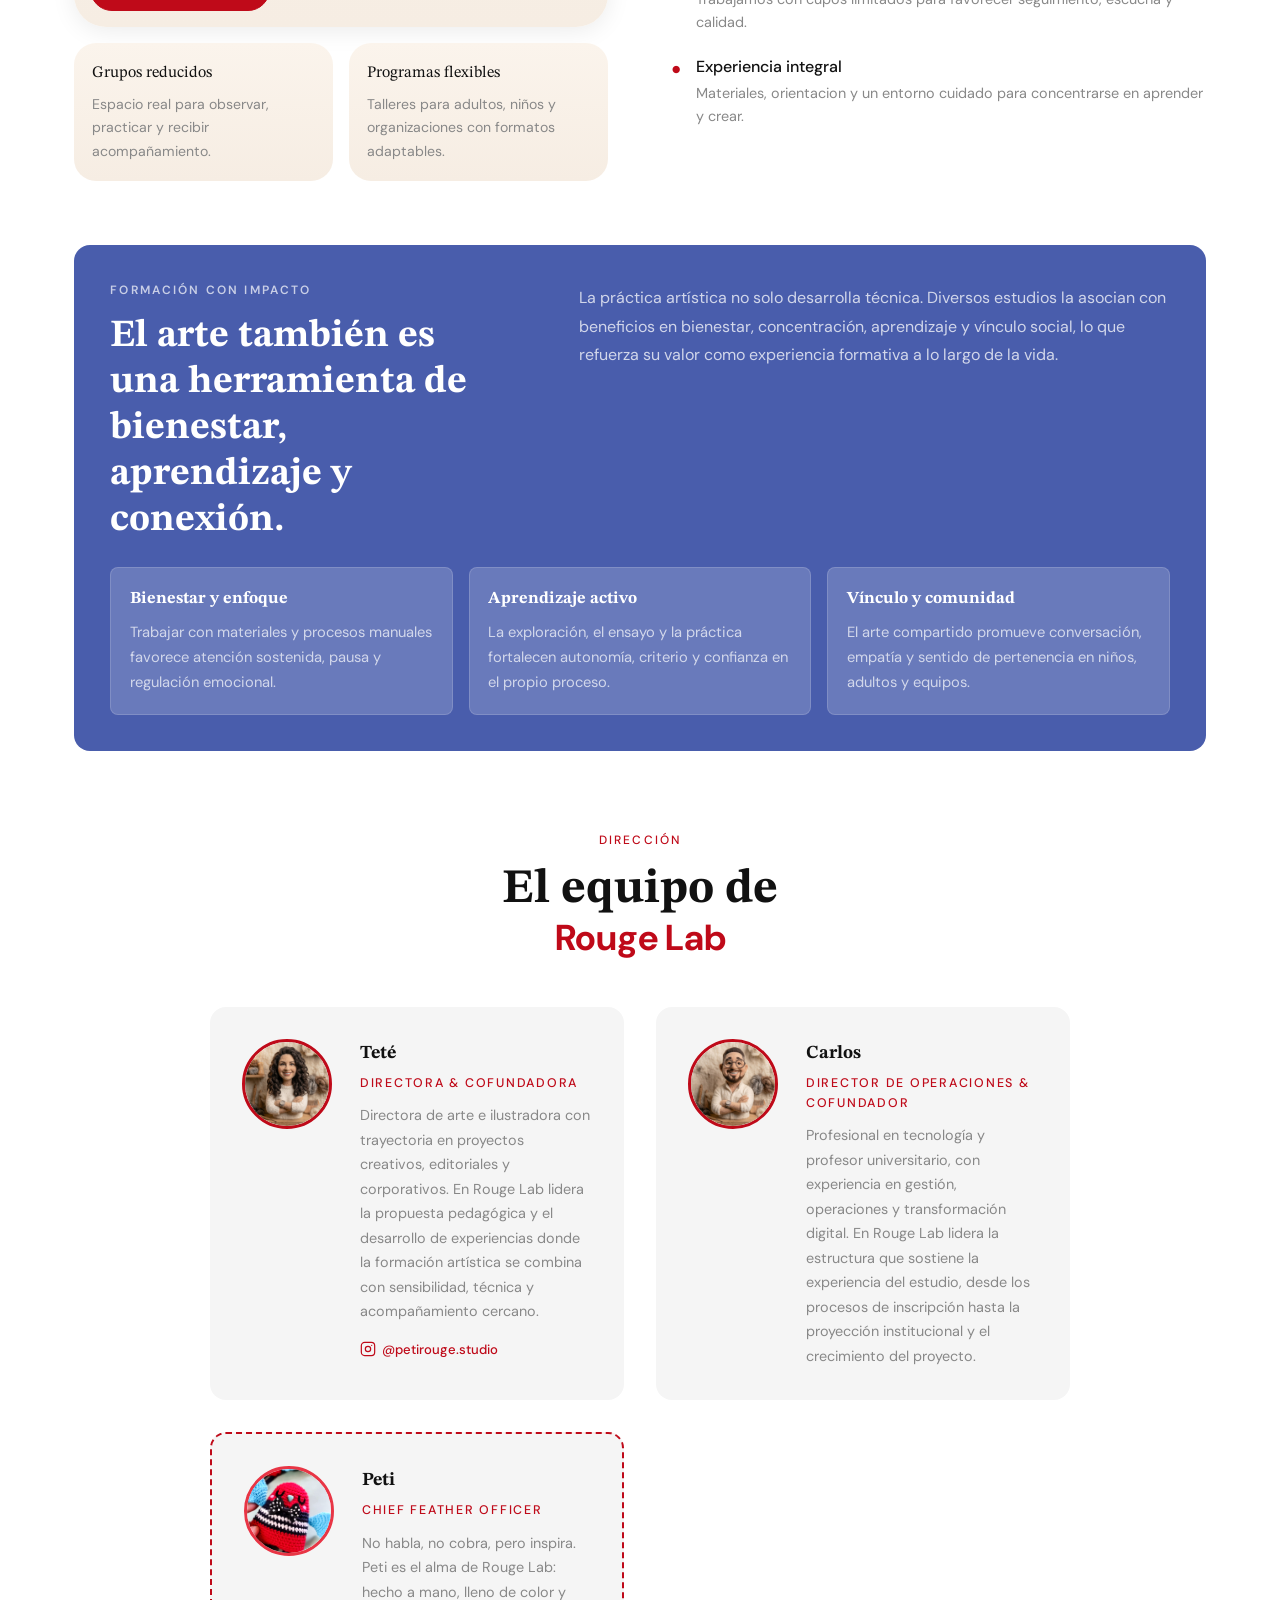
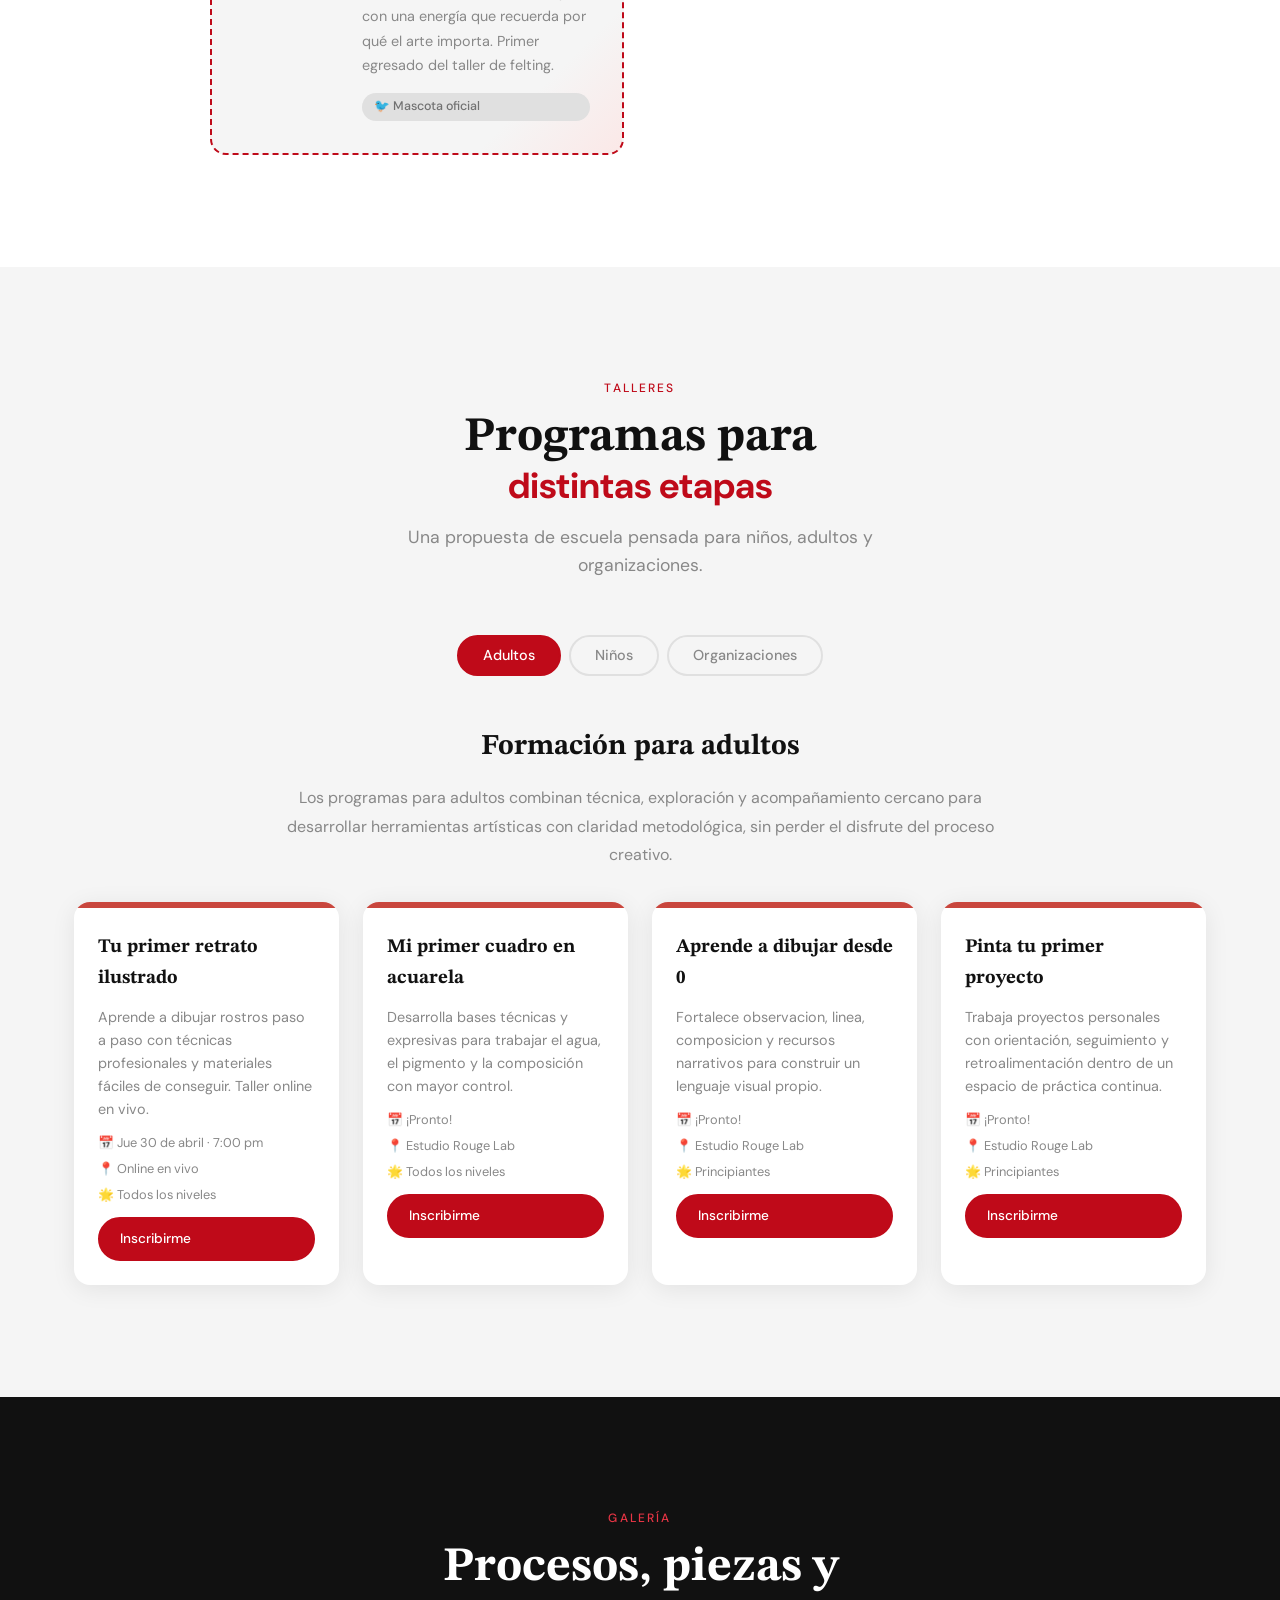
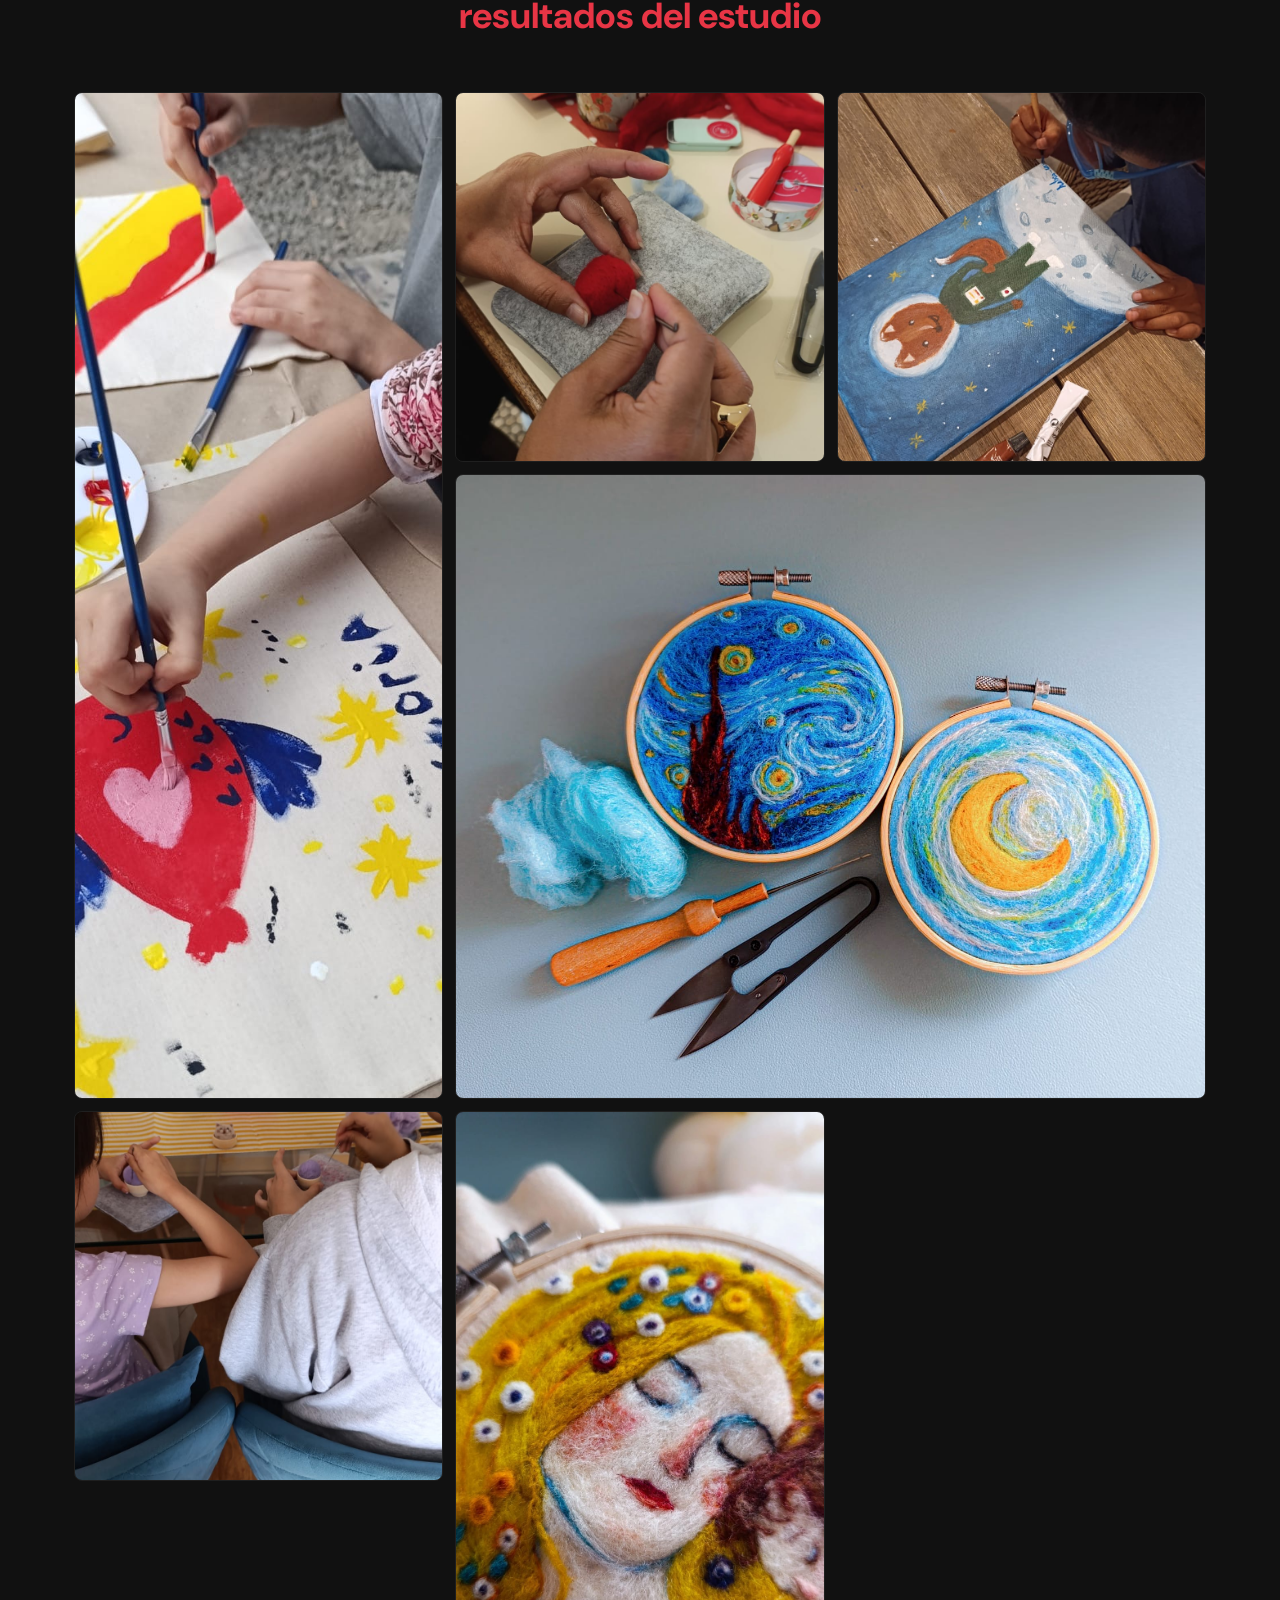
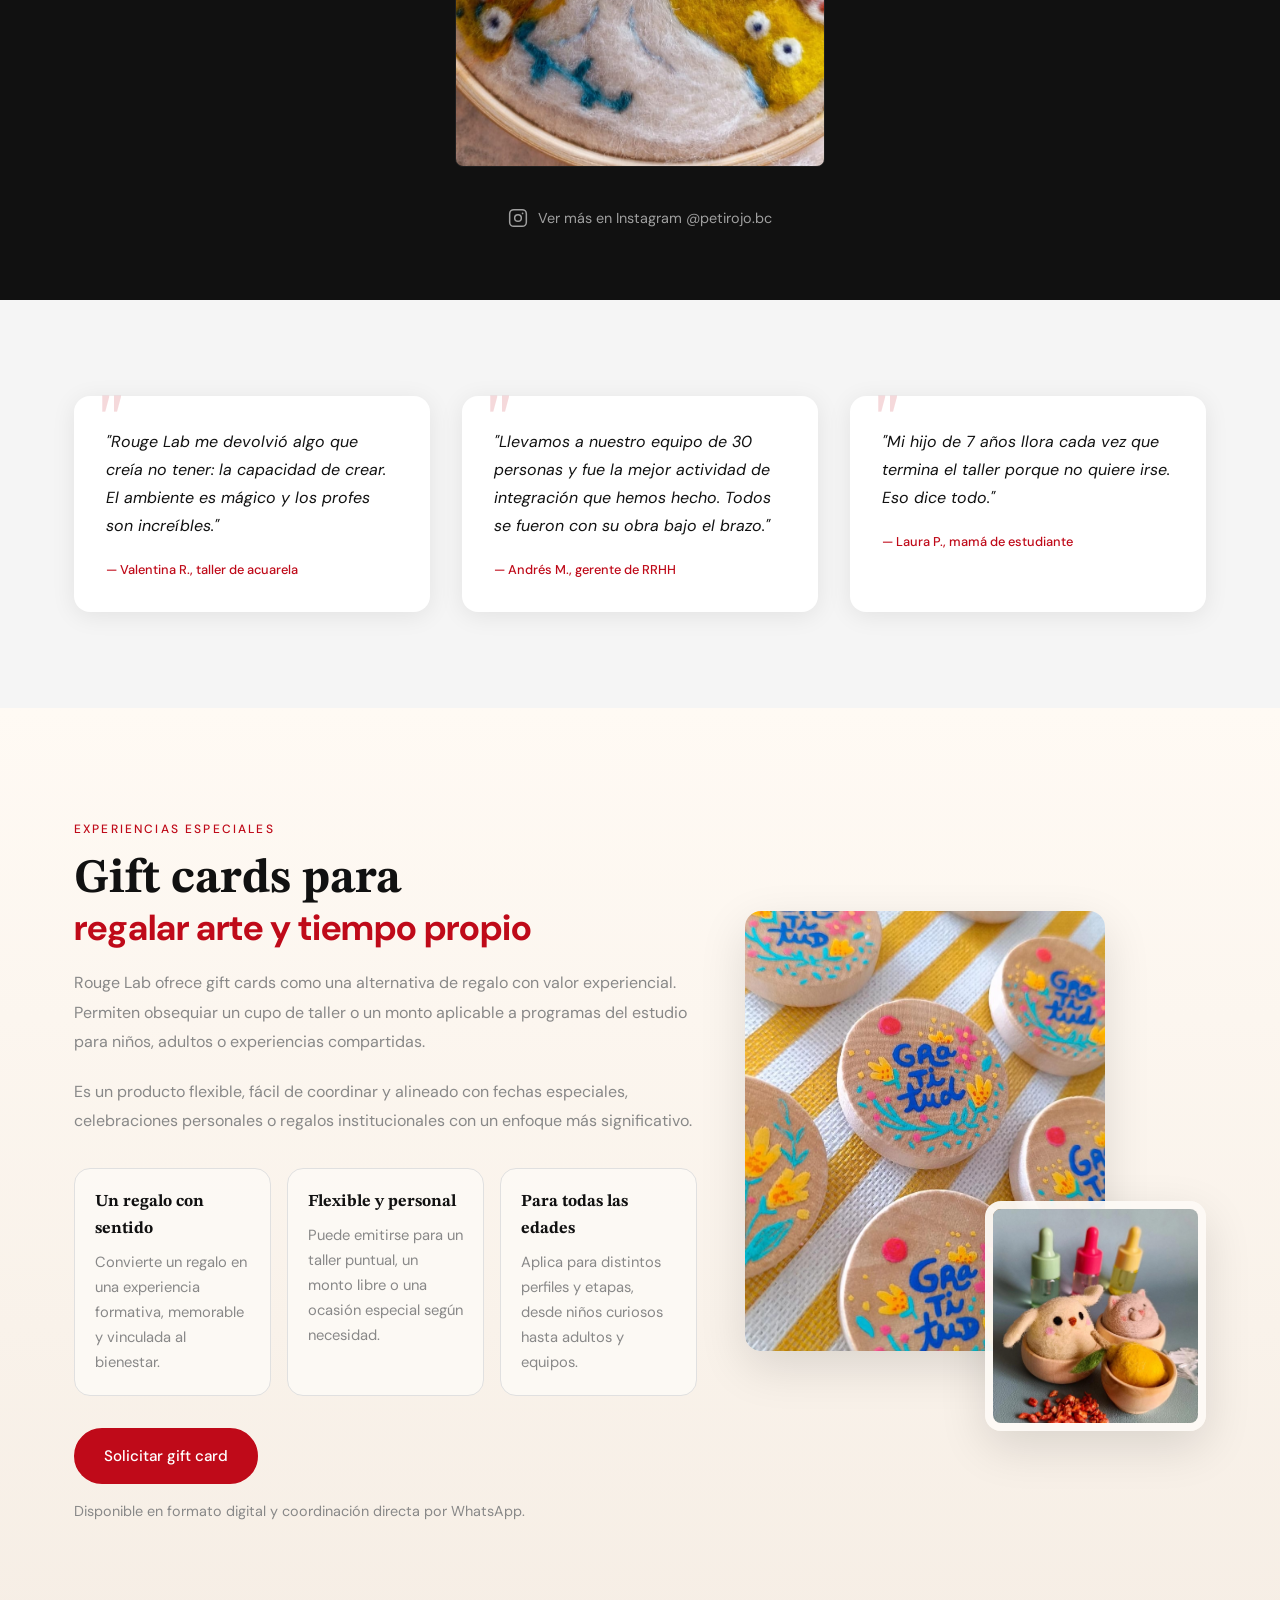
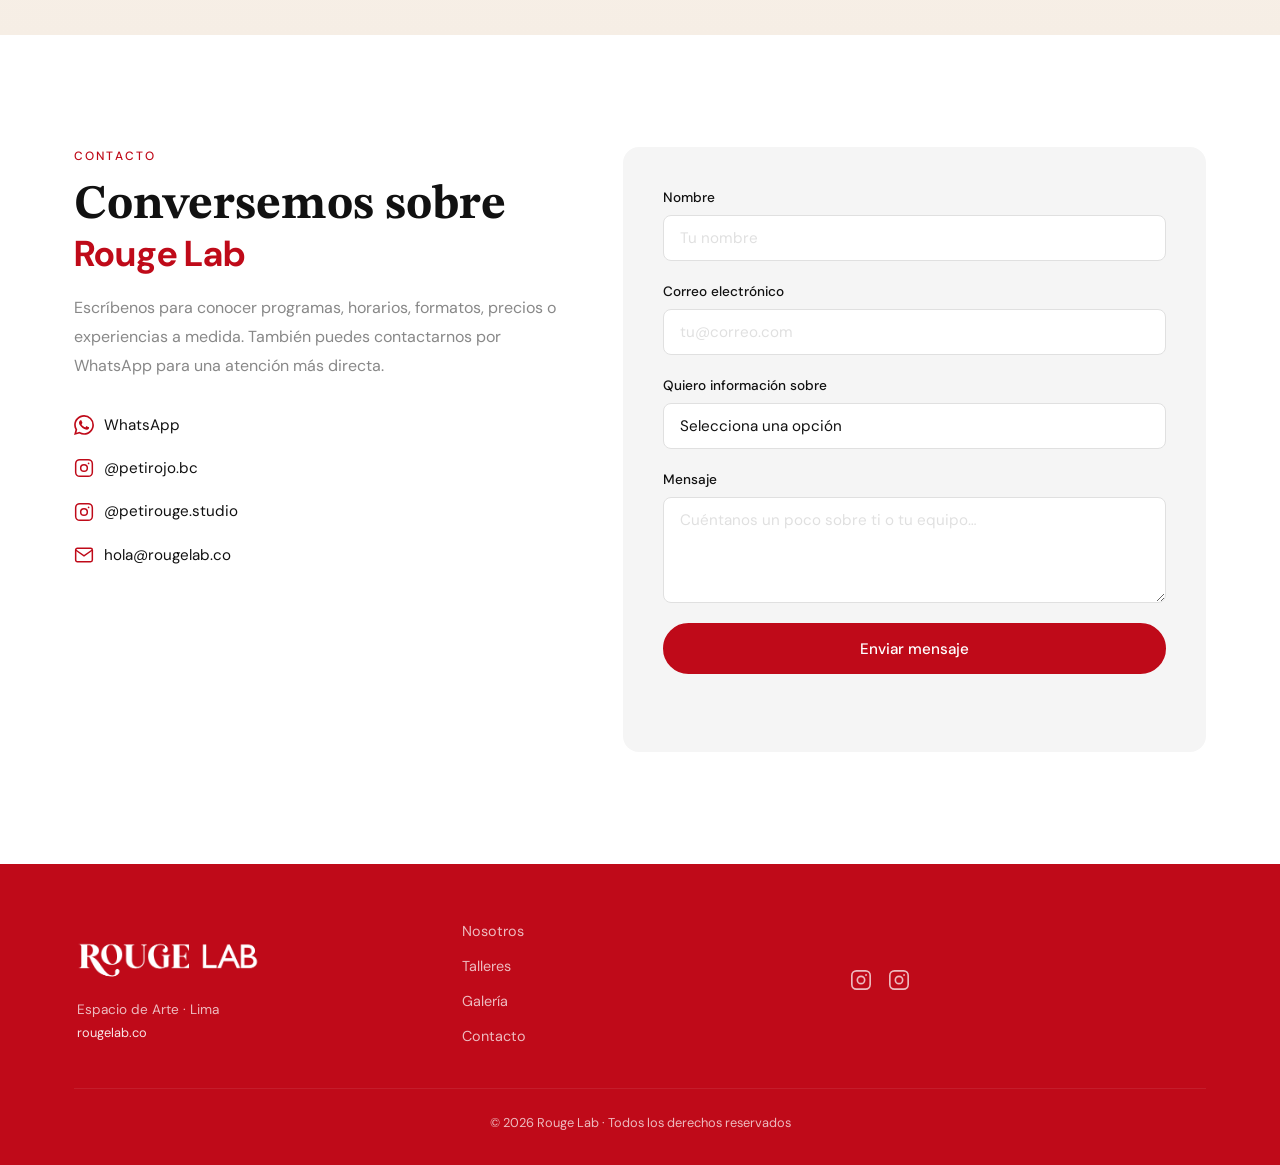
==== commit bc5cb43c: "Update branding, footer, and landing for Taller Ilustrado" ====
--- a/index.html
+++ b/index.html
@@ -3,13 +3,13 @@
 <head>
   <meta charset="UTF-8" />
   <meta name="viewport" content="width=device-width, initial-scale=1.0" />
-  <title>Rouge Lab — Escuela de Arte en Lima</title>
-  <meta name="description" content="Rouge Lab es una escuela de arte en Lima con programas para niños, adultos y organizaciones, diseñada para inspirar, crear y conectar desde una experiencia formativa cuidada." />
+  <title>Rouge Lab — Laboratorio de Arte en Lima</title>
+  <meta name="description" content="Rouge Lab es un espacio de arte en Lima donde niños, adultos y organizaciones exploran, crean y conectan a través de experiencias formativas cercanas y cuidadosamente diseñadas." />
   <link rel="alternate" hreflang="es" href="/" />
   <link rel="alternate" hreflang="en" href="/en/" />
   <link rel="preconnect" href="https://fonts.googleapis.com" />
   <link rel="preconnect" href="https://fonts.gstatic.com" crossorigin />
-  <link href="https://fonts.googleapis.com/css2?family=Playfair+Display:ital,wght@0,400;0,700;1,400&family=DM+Sans:wght@300;400;500&display=swap" rel="stylesheet" />
+  <link href="https://fonts.googleapis.com/css2?family=Playfair+Display:ital,wght@0,400;0,700;1,400&family=DM+Sans:wght@300;400;500&family=STIX+Two+Text:ital,wght@0,400;0,700;1,400;1,700&family=Cormorant+Garamond:ital,wght@0,400;0,700;1,400;1,700&display=swap" rel="stylesheet" />
   <link rel="stylesheet" href="styles.css" />
 </head>
 <body>
@@ -44,13 +44,13 @@
       <div class="hero__shape hero__shape--3"></div>
     </div>
     <div class="hero__content">
-      <p class="hero__eyebrow">Escuela de Arte · Lima</p>
+      <p class="hero__eyebrow">Laboratorio de Arte · Lima</p>
       <h1 class="hero__title">
         Talleres de Arte<br />
         <em>diseñados para inspirar</em>
       </h1>
       <p class="hero__subtitle">
-        Rouge Lab es una escuela de arte en Lima con programas para niños, adultos y organizaciones, pensados para aprender, crear y conectar desde una experiencia formativa cercana y cuidadosamente diseñada.
+        Rouge Lab es un espacio de arte en Lima donde niños, adultos y organizaciones exploran, crean y conectan a través de experiencias formativas cercanas y cuidadosamente diseñadas.
       </p>
       <div class="hero__actions">
         <a href="#talleres" class="btn btn--primary">Ver programas</a>
@@ -59,11 +59,11 @@
     </div>
     <div class="hero__visual">
       <div class="hero__card hero__card--1">
-        <div class="hero__card-img" style="background-color: #c9463d;"></div>
+        <div class="hero__card-img" style="background-color: #495dac;"></div>
         <span>Programas guiados</span>
       </div>
       <div class="hero__card hero__card--2">
-        <div class="hero__card-img" style="background-color: #e8c9a0;"></div>
+        <div class="hero__card-img" style="background-color: #edecda;"></div>
         <span>Metodología cercana</span>
       </div>
       <div class="hero__card hero__card--3">
@@ -71,10 +71,7 @@
         <span>Experiencias para organizaciones</span>
       </div>
     </div>
-    <div class="hero__scroll">
-      <span>Explorar</span>
-      <div class="hero__scroll-line"></div>
-    </div>
+    
   </section>
 
   <!-- NOSOTROS -->
@@ -116,9 +113,9 @@
         </div>
         <div class="about__text">
           <p class="section-eyebrow">Propuesta institucional</p>
-          <h2 class="section-title">Una escuela de arte<br /><em>con enfoque humano</em></h2>
+          <h2 class="section-title">Un espacio de arte<br /><em>con enfoque humano</em></h2>
           <p class="about__body">
-            Rouge Lab es una escuela de arte en Lima que acompaña procesos creativos con una mirada cercana, profesional y sensible. Diseñamos experiencias formativas para niños, adultos y organizaciones que buscan aprender, explorar y crear en un entorno cuidado.
+            Rouge Lab es un espacio de arte en Lima donde niños, adultos y organizaciones exploran, crean y conectan a través de experiencias formativas cercanas y cuidadosamente diseñadas.
           </p>
           <p class="about__body">
             Nuestra propuesta combina estructura, técnica y libertad de exploración. Creemos en una enseñanza que da herramientas reales, cuida los ritmos de cada persona y entiende el arte como una práctica que se cultiva a lo largo del tiempo.
@@ -183,11 +180,11 @@
 
           <div class="team__card">
             <div class="team__photo-wrap">
-              <img src="img/mariate.jpg" alt="Mariaté" class="team__photo team__photo--real" />
-              <img src="img/tete_felt.png" alt="Mariaté felting" class="team__photo team__photo--felt" />
+              <img src="img/mariate.jpg" alt="Teté" class="team__photo team__photo--real" />
+              <img src="img/tete_felt.png" alt="Teté felting" class="team__photo team__photo--felt" />
             </div>
             <div class="team__info">
-              <h3 class="team__name">Mariaté</h3>
+              <h3 class="team__name">Teté</h3>
               <p class="team__role">Directora &amp; Cofundadora</p>
               <p class="team__bio">Directora de arte e ilustradora con trayectoria en proyectos creativos, editoriales y corporativos. En Rouge Lab lidera la propuesta pedagógica y el desarrollo de experiencias donde la formación artística se combina con sensibilidad, técnica y acompañamiento cercano.</p>
               <a href="https://www.instagram.com/petirouge.studio/" target="_blank" rel="noopener" class="team__ig">
@@ -254,7 +251,7 @@
           <div class="workshop-card">
             <div class="workshop-card__color" style="background: #c9463d;"></div>
             <div class="workshop-card__body">
-              <h3>Tu primer retrato desde cero</h3>
+              <h3>Tu primer retrato ilustrado</h3>
               <p>Aprende a dibujar rostros paso a paso con técnicas profesionales y materiales fáciles de conseguir. Taller online en vivo.</p>
               <ul class="workshop-card__meta">
                 <li>&#128197; Jue 30 de abril · 7:00 pm</li>
@@ -265,7 +262,7 @@
             </div>
           </div>
           <div class="workshop-card">
-            <div class="workshop-card__color" style="background: #e8c9a0;"></div>
+            <div class="workshop-card__color" style="background: #c9463d;"></div>
             <div class="workshop-card__body">
               <h3>Mi primer cuadro en acuarela</h3>
               <p>Desarrolla bases técnicas y expresivas para trabajar el agua, el pigmento y la composición con mayor control.</p>
@@ -278,7 +275,7 @@
             </div>
           </div>
           <div class="workshop-card">
-            <div class="workshop-card__color" style="background: #7a5c4a;"></div>
+            <div class="workshop-card__color" style="background: #c9463d;"></div>
             <div class="workshop-card__body">
               <h3>Aprende a dibujar desde 0</h3>
               <p>Fortalece observacion, linea, composicion y recursos narrativos para construir un lenguaje visual propio.</p>
@@ -291,7 +288,7 @@
             </div>
           </div>
           <div class="workshop-card">
-            <div class="workshop-card__color" style="background: #2c2118;"></div>
+            <div class="workshop-card__color" style="background: #c9463d;"></div>
             <div class="workshop-card__body">
               <h3>Pinta tu primer proyecto</h3>
               <p>Trabaja proyectos personales con orientación, seguimiento y retroalimentación dentro de un espacio de práctica continua.</p>
@@ -543,7 +540,7 @@
       <div class="footer__grid">
         <div class="footer__brand">
           <p class="footer__logo"><img src="img/IMG_1053.PNG" alt="Rouge Lab" class="footer__logo-mark" /></p>
-          <p class="footer__tagline">Escuela de Arte · Lima</p>
+          <p class="footer__tagline">Espacio de Arte · Lima</p>
           <p class="footer__domain">rougelab.co</p>
         </div>
         <nav class="footer__nav">
--- a/styles.css
+++ b/styles.css
@@ -1,32 +1,32 @@
 /* ============================================================
    ROUGE LAB — styles.css
-   Paleta: rojo terracota, crema, marrón oscuro, blanco roto
+   Paleta: rojo intenso, neutros fríos, negro, blanco puro
    ============================================================ */
 
 /* ---------- RESET & BASE ---------- */
 *, *::before, *::after { box-sizing: border-box; margin: 0; padding: 0; }
 
 :root {
-  --rouge:        #c9463d;
-  --rouge-dark:   #8b2d2d;
-  --rouge-light:  #e87066;
-  --cream:        #f5ede3;
-  --cream-mid:    #e8d9c8;
-  --sand:         #e8c9a0;
-  --brown:        #7a5c4a;
-  --dark:         #2c2118;
-  --dark-mid:     #3e2f22;
-  --white:        #fdfaf6;
-  --text:         #2c2118;
-  --text-muted:   #7a6a5e;
-
-  --font-serif:   'Playfair Display', Georgia, serif;
+  --rouge:        #bf0a19;
+  --rouge-dark:   #8a0a12;
+  --rouge-light:  #e83545;
+  --cream:        #f5f5f5;
+  --cream-mid:    #e0e0e0;
+  --sand:         #c8c8c8;
+  --brown:        #717171;
+  --dark:         #111111;
+  --dark-mid:     #1a1a1a;
+  --white:        #ffffff;
+  --text:         #111111;
+  --text-muted:   #888888;
+
+  --font-serif:   'STIX Two Text', Georgia, serif;
   --font-sans:    'DM Sans', system-ui, sans-serif;
 
-  --radius:       12px;
-  --radius-lg:    24px;
-  --shadow:       0 8px 32px rgba(44,33,24,.10);
-  --shadow-lg:    0 20px 60px rgba(44,33,24,.18);
+  --radius:       8px;
+  --radius-lg:    16px;
+  --shadow:       0 4px 24px rgba(0,0,0,.08);
+  --shadow-lg:    0 16px 48px rgba(0,0,0,.12);
 
   --nav-height:   72px;
   --container:    1180px;
@@ -64,7 +64,10 @@
 }
 
 .section-title em {
-  font-style: italic;
+  font-family: var(--font-sans);
+  font-style: normal;
+  font-size: 0.75em;
+  display: block;
   color: var(--rouge);
 }
 
@@ -145,7 +148,7 @@
   align-items: center;
   justify-content: space-between;
   padding: 0 2rem;
-  background: rgba(253,250,246,.92);
+  background: rgba(255,255,255,.92);
   backdrop-filter: blur(12px);
   -webkit-backdrop-filter: blur(12px);
   border-bottom: 1px solid transparent;
@@ -154,7 +157,7 @@
 
 .nav.scrolled {
   border-color: var(--cream-mid);
-  box-shadow: 0 2px 20px rgba(44,33,24,.07);
+  box-shadow: 0 2px 20px rgba(0,0,0,.07);
 }
 
 .nav__logo {
@@ -301,7 +304,7 @@
   justify-content: center;
   padding: calc(var(--nav-height) + 3rem) 2rem 5rem;
   overflow: hidden;
-  background: var(--cream);
+  background: var(--rouge);
 }
 
 .hero__bg {
@@ -320,19 +323,19 @@
 .hero__shape--1 {
   width: 500px; height: 500px;
   top: -100px; right: -150px;
-  background: radial-gradient(circle, #c9463d55, transparent 70%);
+  background: radial-gradient(circle, rgba(255,255,255,.12), transparent 70%);
 }
 
 .hero__shape--2 {
   width: 400px; height: 400px;
   bottom: -80px; left: -100px;
-  background: radial-gradient(circle, #e8c9a055, transparent 70%);
+  background: radial-gradient(circle, rgba(0,0,0,.2), transparent 70%);
 }
 
 .hero__shape--3 {
   width: 300px; height: 300px;
   top: 50%; left: 35%;
-  background: radial-gradient(circle, #7a5c4a30, transparent 70%);
+  background: radial-gradient(circle, rgba(255,255,255,.08), transparent 70%);
 }
 
 .hero__content {
@@ -346,30 +349,34 @@
   font-weight: 500;
   letter-spacing: .2em;
   text-transform: uppercase;
-  color: var(--rouge);
+  color: rgba(255,255,255,.7);
   margin-bottom: 1.25rem;
 }
 
 .hero__title {
-  font-family: var(--font-serif);
+  font-family: 'STIX Two Text', Georgia, serif;
   font-size: clamp(2.8rem, 7vw, 5.5rem);
   font-weight: 700;
   line-height: 1.08;
-  color: var(--dark);
+  color: #ffffff;
   margin-bottom: 1.5rem;
 }
 
 .hero__title em {
-  color: var(--rouge);
-  font-style: italic;
+  color: #ffffff;
+  font-family: var(--font-sans);
+  font-style: normal;
+  font-size: 0.75em;
+  display: block;
+  margin-top: 0em;
 }
 
 .hero__subtitle {
   font-size: clamp(1rem, 2vw, 1.2rem);
-  color: var(--text-muted);
+  color: rgba(255,255,255,.8);
   max-width: 520px;
   line-height: 1.7;
-  margin-bottom: 2.5rem;
+  margin-bottom: 2.1rem;
 }
 
 .hero__actions {
@@ -397,14 +404,14 @@
   display: flex;
   align-items: center;
   gap: .85rem;
-  background: rgba(255,255,255,.7);
+  background: rgba(255,255,255,.15);
   backdrop-filter: blur(8px);
   padding: .85rem 1.25rem;
   border-radius: var(--radius);
-  box-shadow: var(--shadow);
+  box-shadow: none;
   font-size: .85rem;
   font-weight: 500;
-  color: var(--dark);
+  color: #ffffff;
   min-width: 180px;
   animation: floatIn .8s ease both;
 }
@@ -429,7 +436,7 @@
   align-items: center;
   gap: .5rem;
   z-index: 2;
-  color: var(--text-muted);
+  color: rgba(255,255,255,.6);
   font-size: .75rem;
   letter-spacing: .12em;
   text-transform: uppercase;
@@ -439,8 +446,30 @@
 .hero__scroll-line {
   width: 1px;
   height: 48px;
-  background: linear-gradient(to bottom, var(--rouge), transparent);
+  background: linear-gradient(to bottom, rgba(255,255,255,.6), transparent);
   animation: scrollPulse 2s infinite;
+}
+
+/* Hero button overrides on rouge background */
+.hero .btn--primary {
+  background: #ffffff;
+  color: var(--rouge);
+  border-color: #ffffff;
+}
+.hero .btn--primary:hover {
+  background: var(--cream);
+  border-color: var(--cream);
+  color: var(--rouge-dark);
+  box-shadow: 0 8px 24px rgba(0,0,0,.25);
+}
+.hero .btn--ghost {
+  color: #ffffff;
+  border-color: rgba(255,255,255,.5);
+}
+.hero .btn--ghost:hover {
+  background: rgba(255,255,255,.15);
+  border-color: #ffffff;
+  color: #ffffff;
 }
 
 /* ---------- ABOUT ---------- */
@@ -497,7 +526,7 @@
 
 .about__feature-card {
   background: linear-gradient(180deg, #fbf4ec 0%, #f6ede3 100%);
-  border: 1px solid var(--cream-mid);
+  border: none;
   border-radius: 32px;
   padding: 1rem;
   box-shadow: var(--shadow);
@@ -579,8 +608,8 @@
 }
 
 .about__feature-metric {
-  background: var(--dark);
-  border: 1px solid var(--dark);
+  background: var(--rouge);
+  border: 1px solid var(--rouge);
   border-radius: 22px;
   padding: 1.2rem;
   color: var(--white);
@@ -615,8 +644,8 @@
 }
 
 .about__highlight {
-  background: rgba(253, 250, 246, .95);
-  border: 1px solid rgba(232, 217, 200, .95);
+  background: linear-gradient(180deg, #fbf4ec 0%, #f6ede3 100%);
+  border: none;
   border-radius: 22px;
   padding: 1.15rem;
 }
@@ -786,8 +815,8 @@
 .about__evidence {
   margin-top: 2.5rem;
   padding: 1.75rem;
-  background: linear-gradient(180deg, #fff8f2 0%, #f9f1e8 100%);
-  border: 1px solid var(--cream-mid);
+  background: #495dac;
+  border: 1px solid rgba(73,93,172,.3);
   border-radius: var(--radius-lg);
 }
 
@@ -809,7 +838,7 @@
 
 @media (min-width: 900px) {
   .about__evidence-head {
-    grid-template-columns: 1.05fr .95fr;
+    grid-template-columns: .85fr 1.15fr;
   }
 }
 
@@ -818,7 +847,7 @@
   font-weight: 600;
   letter-spacing: .18em;
   text-transform: uppercase;
-  color: var(--rouge);
+  color: rgba(255,255,255,.7);
   margin-bottom: .75rem;
 }
 
@@ -826,12 +855,12 @@
   font-family: var(--font-serif);
   font-size: clamp(1.6rem, 3vw, 2.4rem);
   line-height: 1.2;
-  color: var(--dark);
-  max-width: 14ch;
+  color: #ffffff;
+  max-width: 20ch;
 }
 
 .about__evidence-intro {
-  color: var(--text-muted);
+  color: rgba(255,255,255,.75);
   line-height: 1.8;
   margin-top: .15rem;
 }
@@ -848,8 +877,8 @@
 }
 
 .about__evidence-card {
-  background: rgba(253, 250, 246, .85);
-  border: 1px solid rgba(232, 217, 200, .9);
+  background: rgba(255,255,255,.18);
+  border: 1px solid rgba(255,255,255,.15);
   border-radius: var(--radius);
   padding: 1.15rem;
 }
@@ -857,13 +886,13 @@
 .about__evidence-card h3 {
   font-family: var(--font-serif);
   font-size: 1.05rem;
-  color: var(--dark);
+  color: #ffffff;
   margin-bottom: .45rem;
 }
 
 .about__evidence-card p {
   font-size: .92rem;
-  color: var(--text-muted);
+  color: rgba(255,255,255,.7);
   line-height: 1.7;
 }
 
@@ -1621,8 +1650,8 @@
 
 /* ---------- FOOTER ---------- */
 .footer {
-  background: var(--dark);
-  color: rgba(255,255,255,.55);
+  background: var(--rouge);
+  color: rgba(255,255,255,.72);
   padding: 3.5rem 0 2rem;
 }
 
@@ -1639,23 +1668,32 @@
 
 .footer__logo {
   margin-bottom: .45rem;
+  margin-left: -.97rem;
+}
+
+.footer__brand {
+  display: flex;
+  flex-direction: column;
+  align-items: flex-start;
 }
 
 .footer__logo-mark {
   display: block;
   width: min(220px, 100%);
   height: auto;
-  filter: brightness(0) saturate(100%) invert(28%) sepia(62%) saturate(1690%) hue-rotate(340deg) brightness(88%) contrast(89%);
+  filter: brightness(0) invert(1);
 }
 
 .footer__tagline {
   font-size: .85rem;
   margin-bottom: .15rem;
+  padding-left: .2rem;
 }
 
 .footer__domain {
   font-size: .8rem;
-  color: var(--rouge-light);
+  color: rgba(255,255,255,.9);
+  padding-left: .2rem;
 }
 
 .footer__nav {
@@ -1665,12 +1703,12 @@
 }
 
 .footer__nav a {
-  color: rgba(255,255,255,.5);
+  color: rgba(255,255,255,.72);
   text-decoration: none;
   font-size: .9rem;
   transition: color .2s;
 }
-.footer__nav a:hover { color: var(--rouge-light); }
+.footer__nav a:hover { color: var(--white); }
 
 .footer__social {
   display: flex;
@@ -1679,10 +1717,10 @@
 }
 
 .footer__social a {
-  color: rgba(255,255,255,.5);
+  color: rgba(255,255,255,.72);
   transition: color .2s, transform .2s;
 }
-.footer__social a:hover { color: var(--rouge-light); transform: translateY(-2px); }
+.footer__social a:hover { color: var(--white); transform: translateY(-2px); }
 
 .footer__bottom {
   border-top: 1px solid rgba(255,255,255,.08);
@@ -1837,7 +1875,7 @@
   margin: .75rem auto 0;
   background: none;
   border: none;
-  color: var(--cream-mid);
+  color: rgba(255,255,255,.45);
   font-family: var(--font-sans);
   font-size: .78rem;
   cursor: pointer;
@@ -1847,7 +1885,7 @@
 }
 
 .promo__dismiss:hover {
-  color: var(--cream);
+  color: rgba(255,255,255,.7);
 }
 
 .promo__footer {
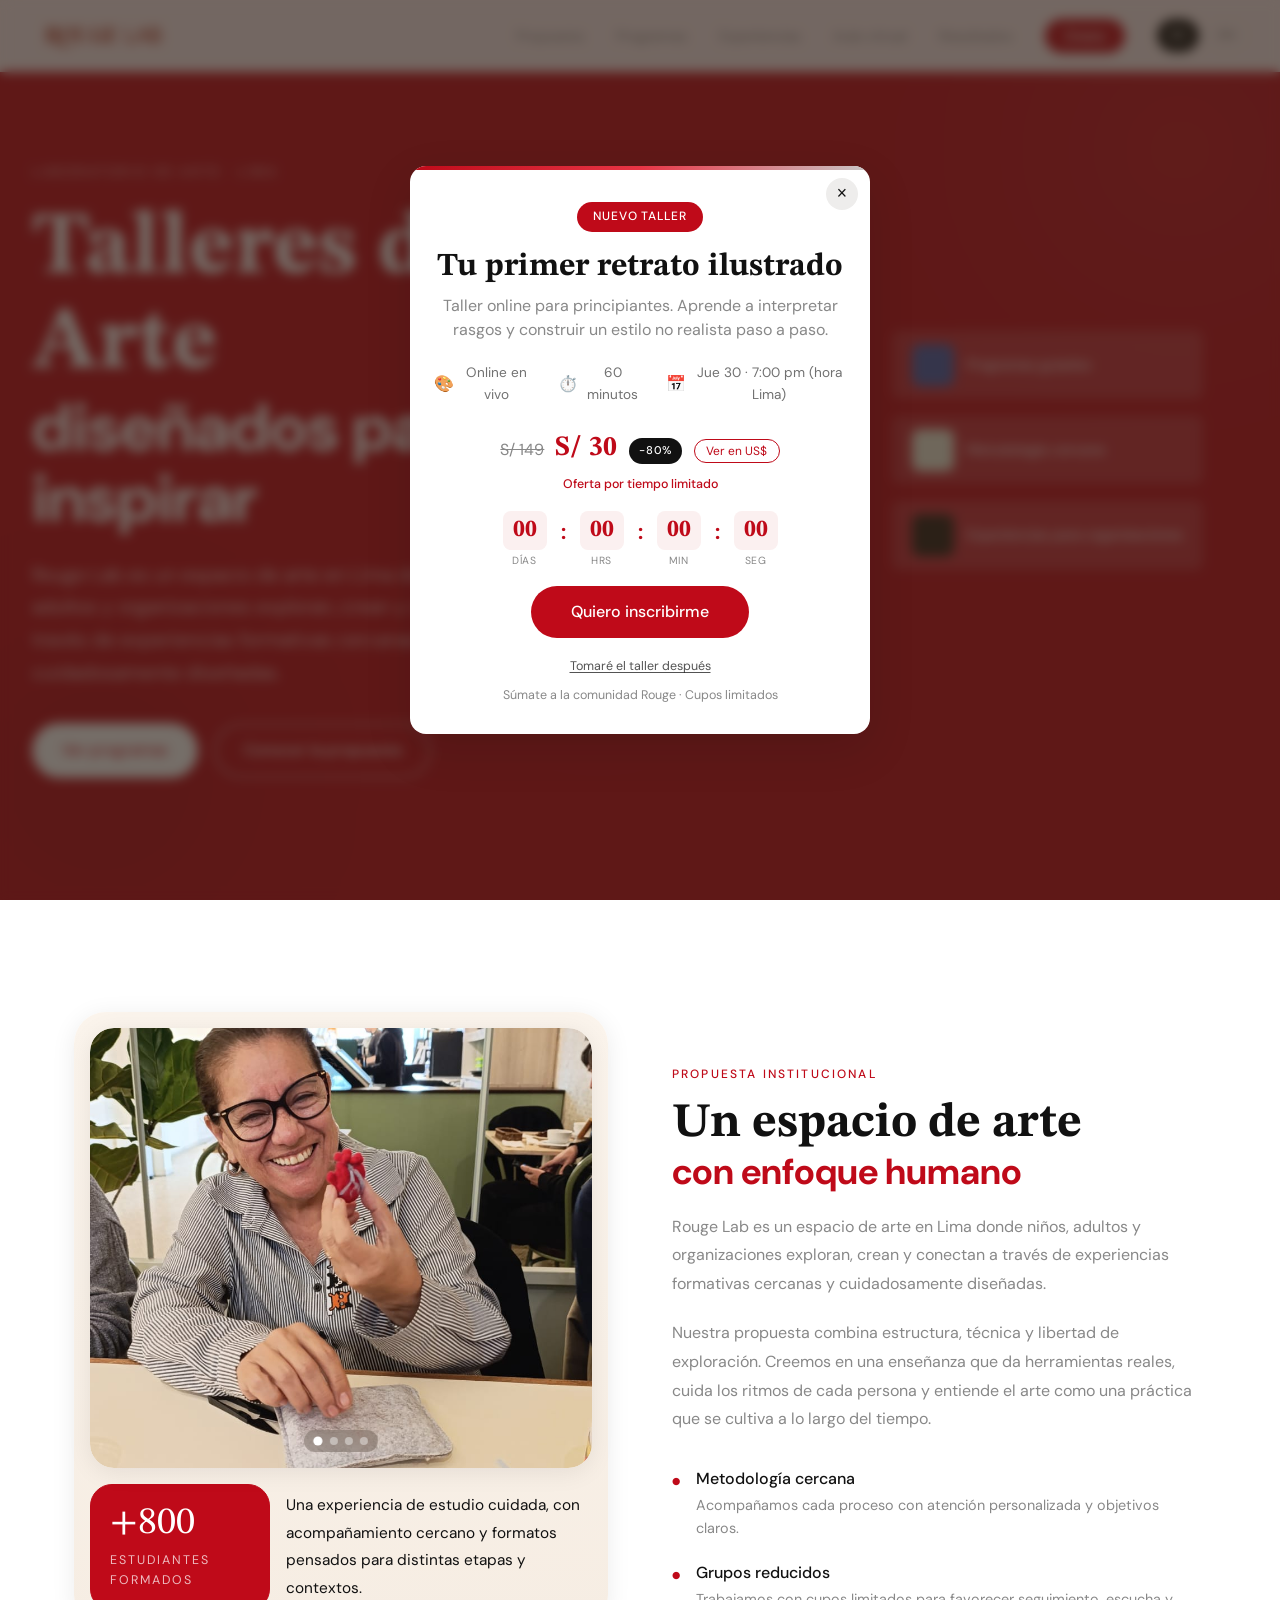
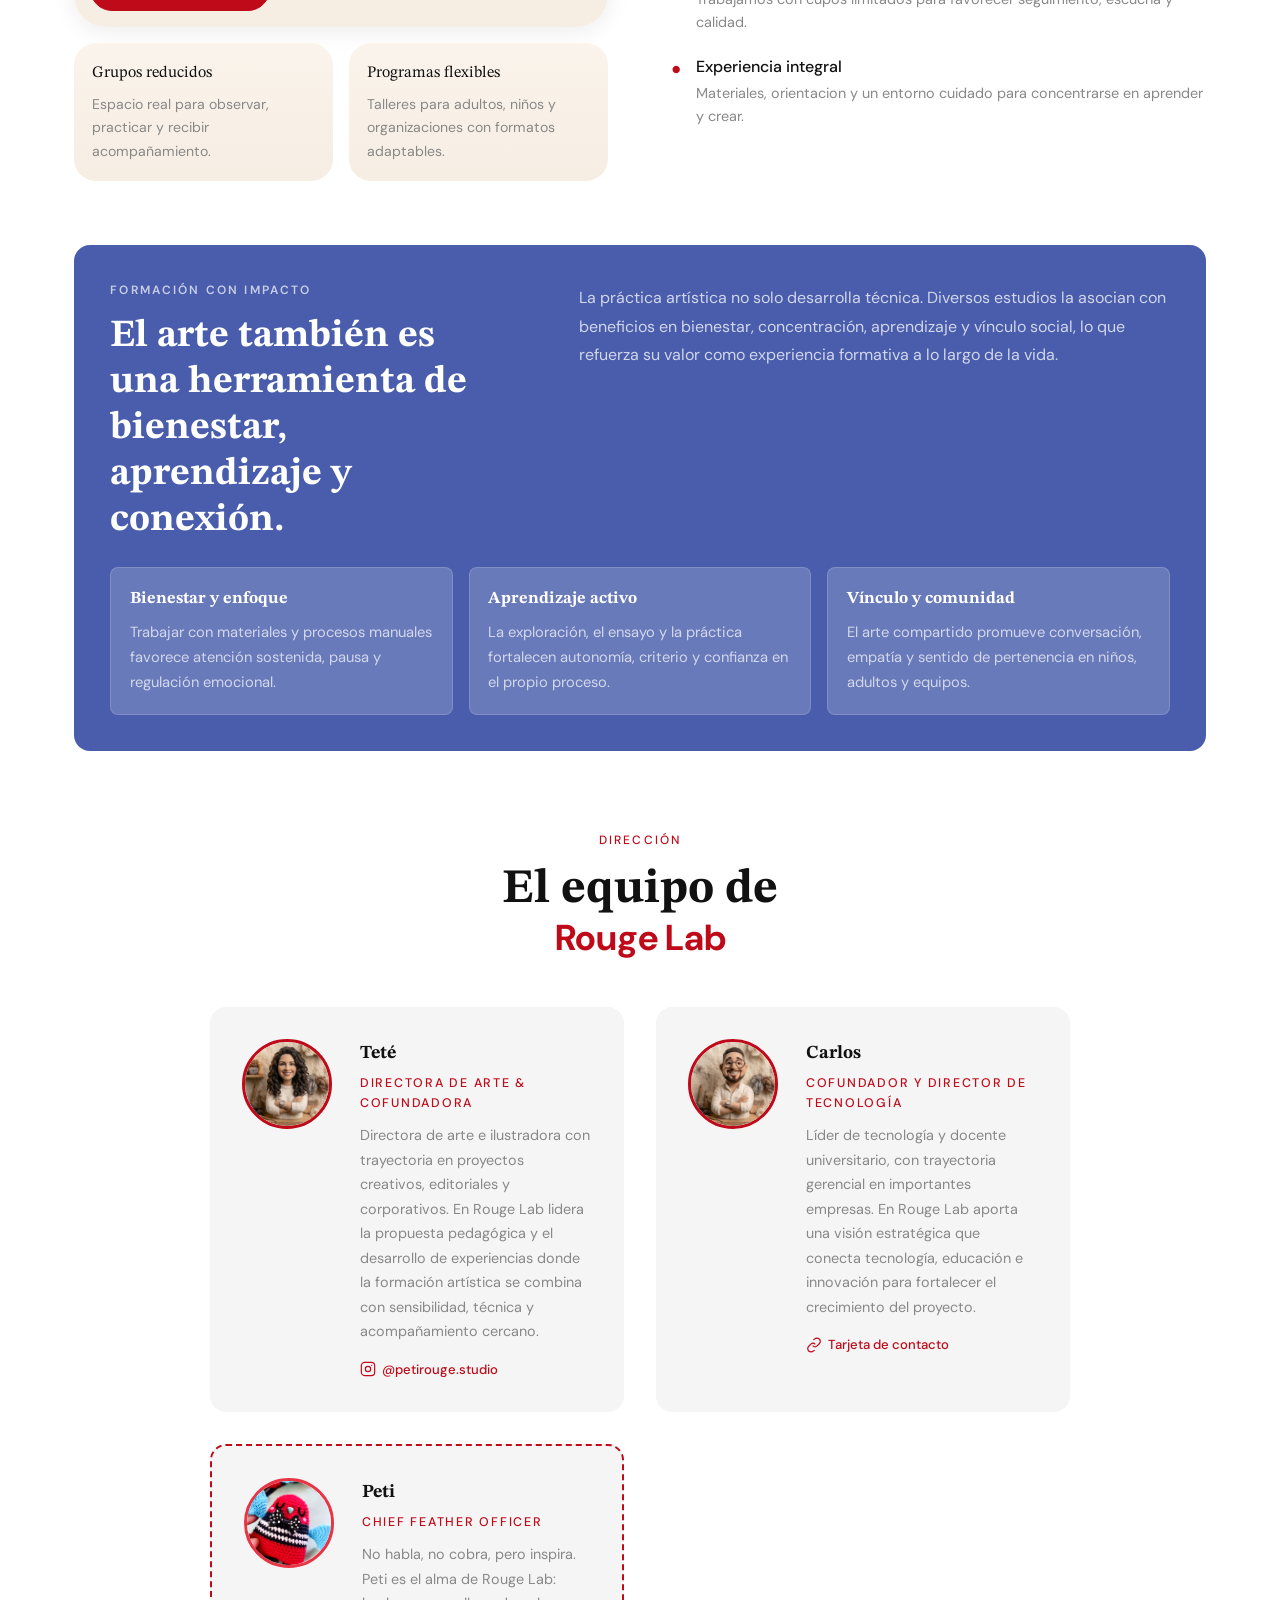
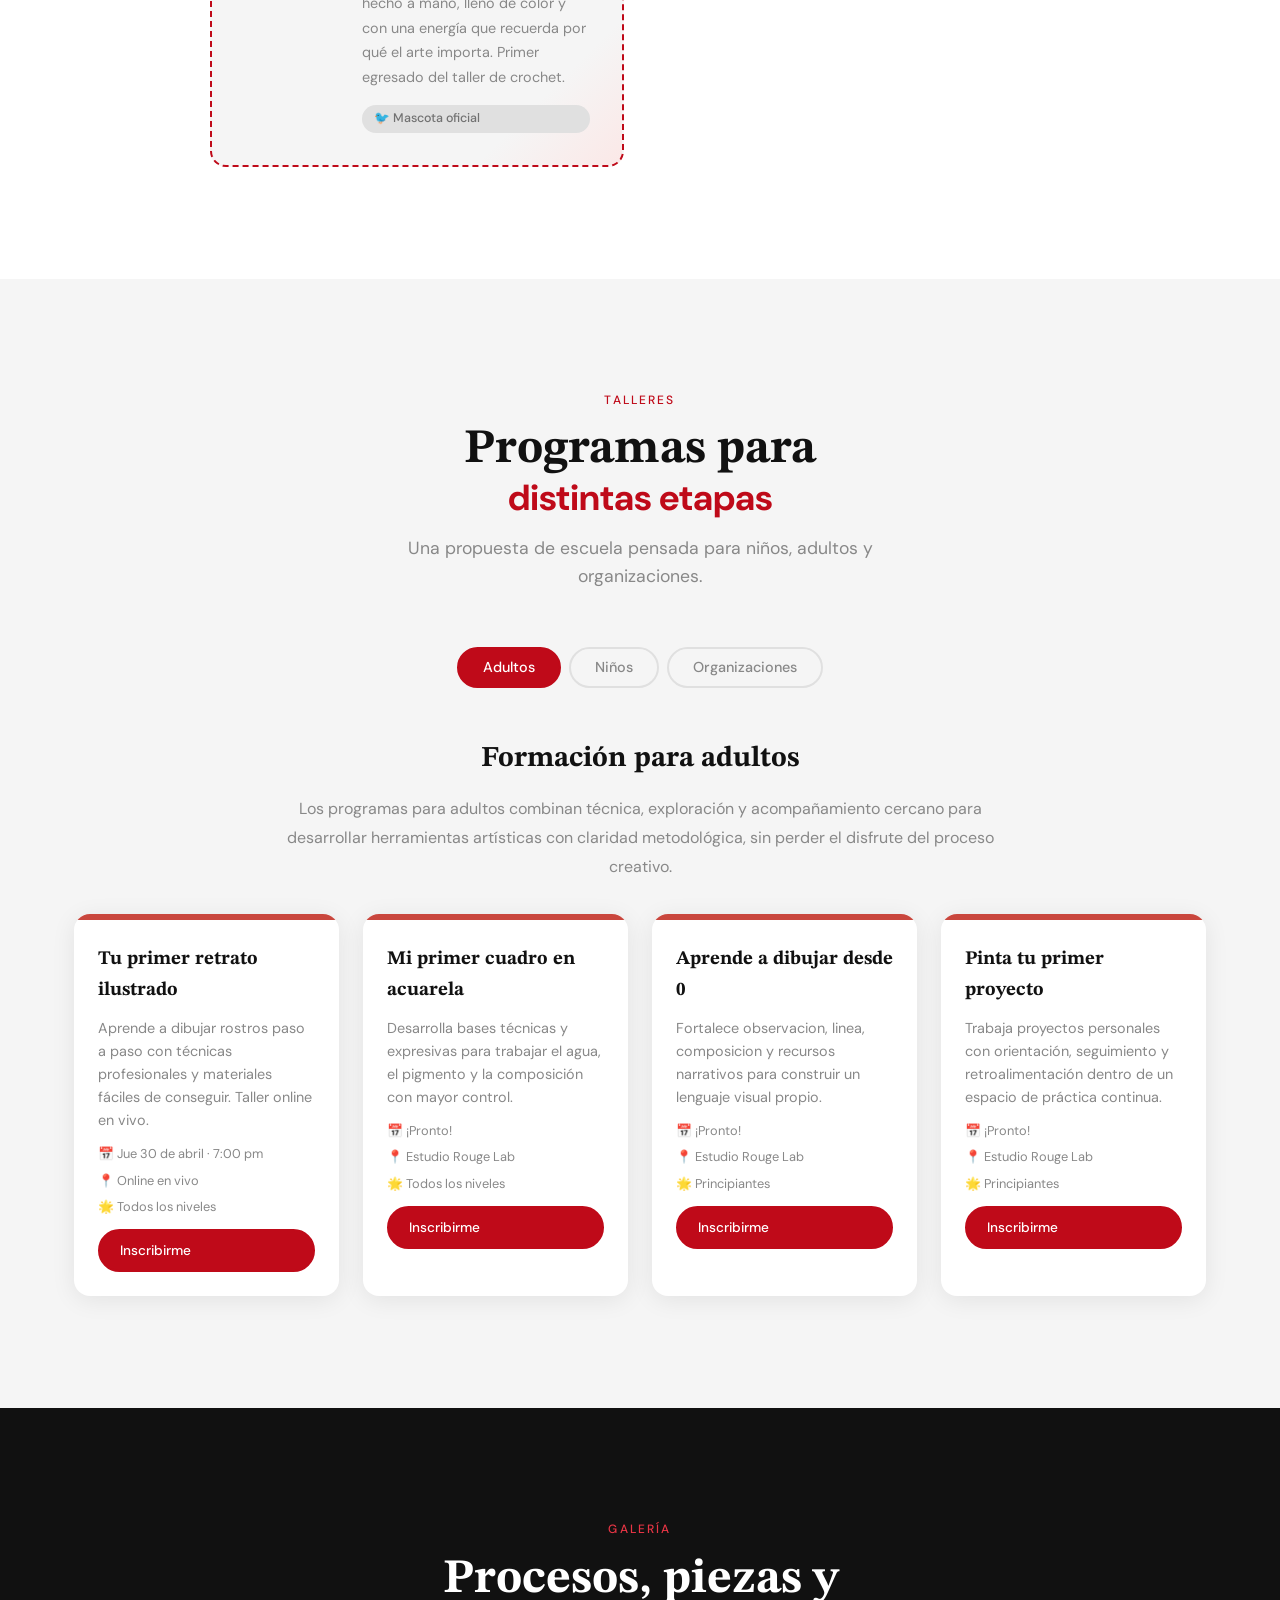
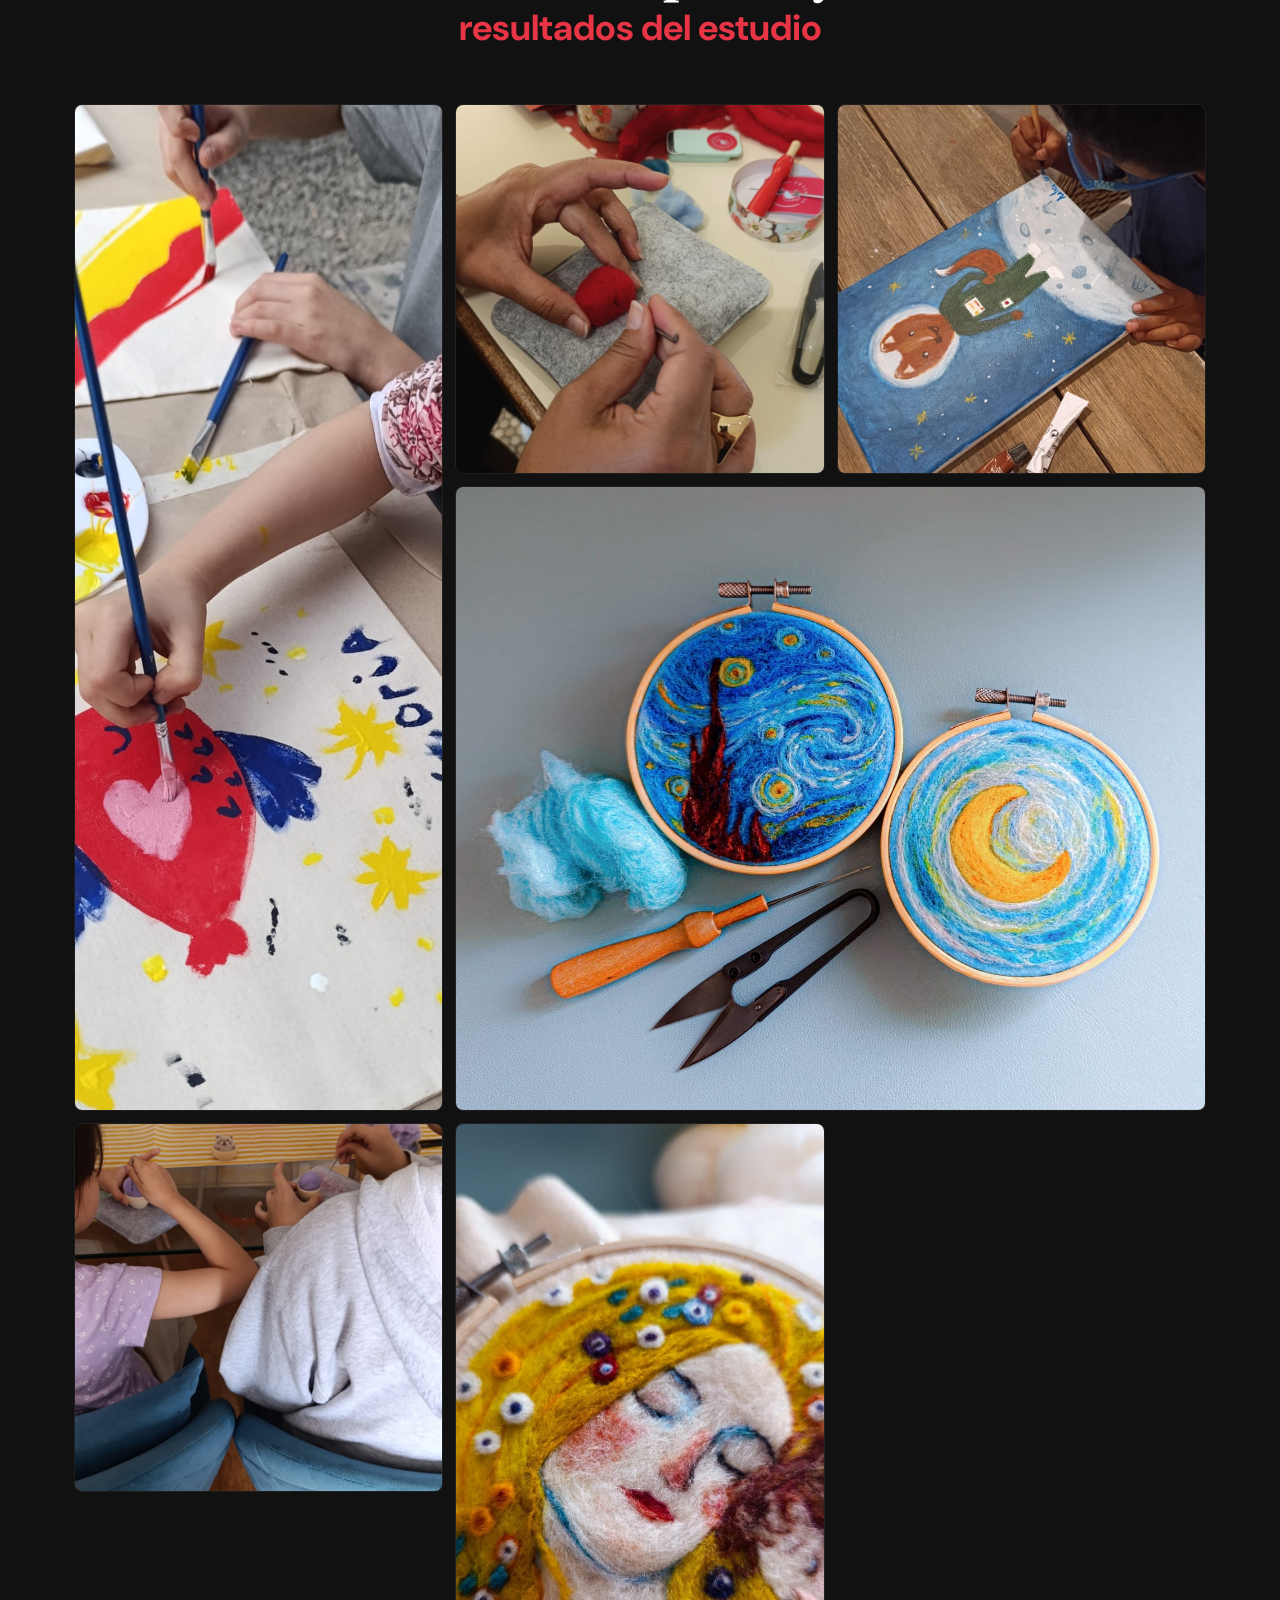
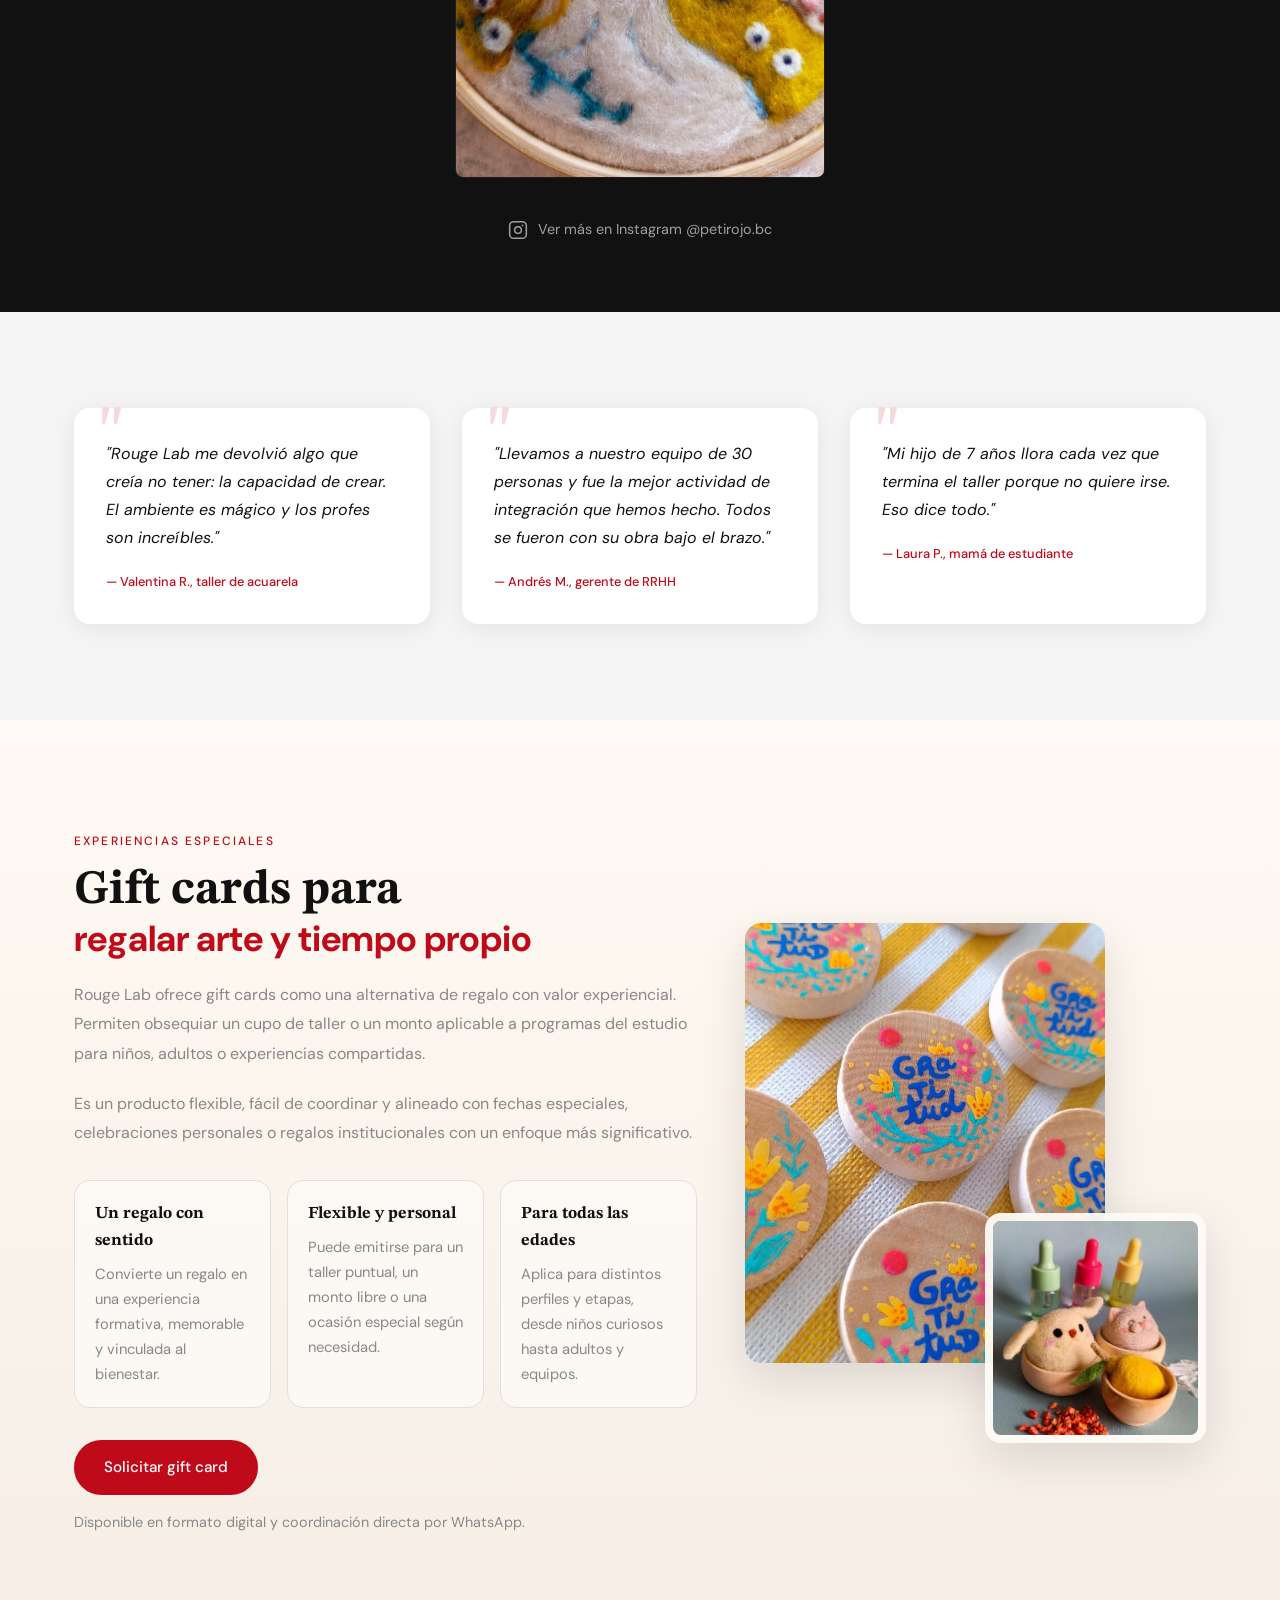
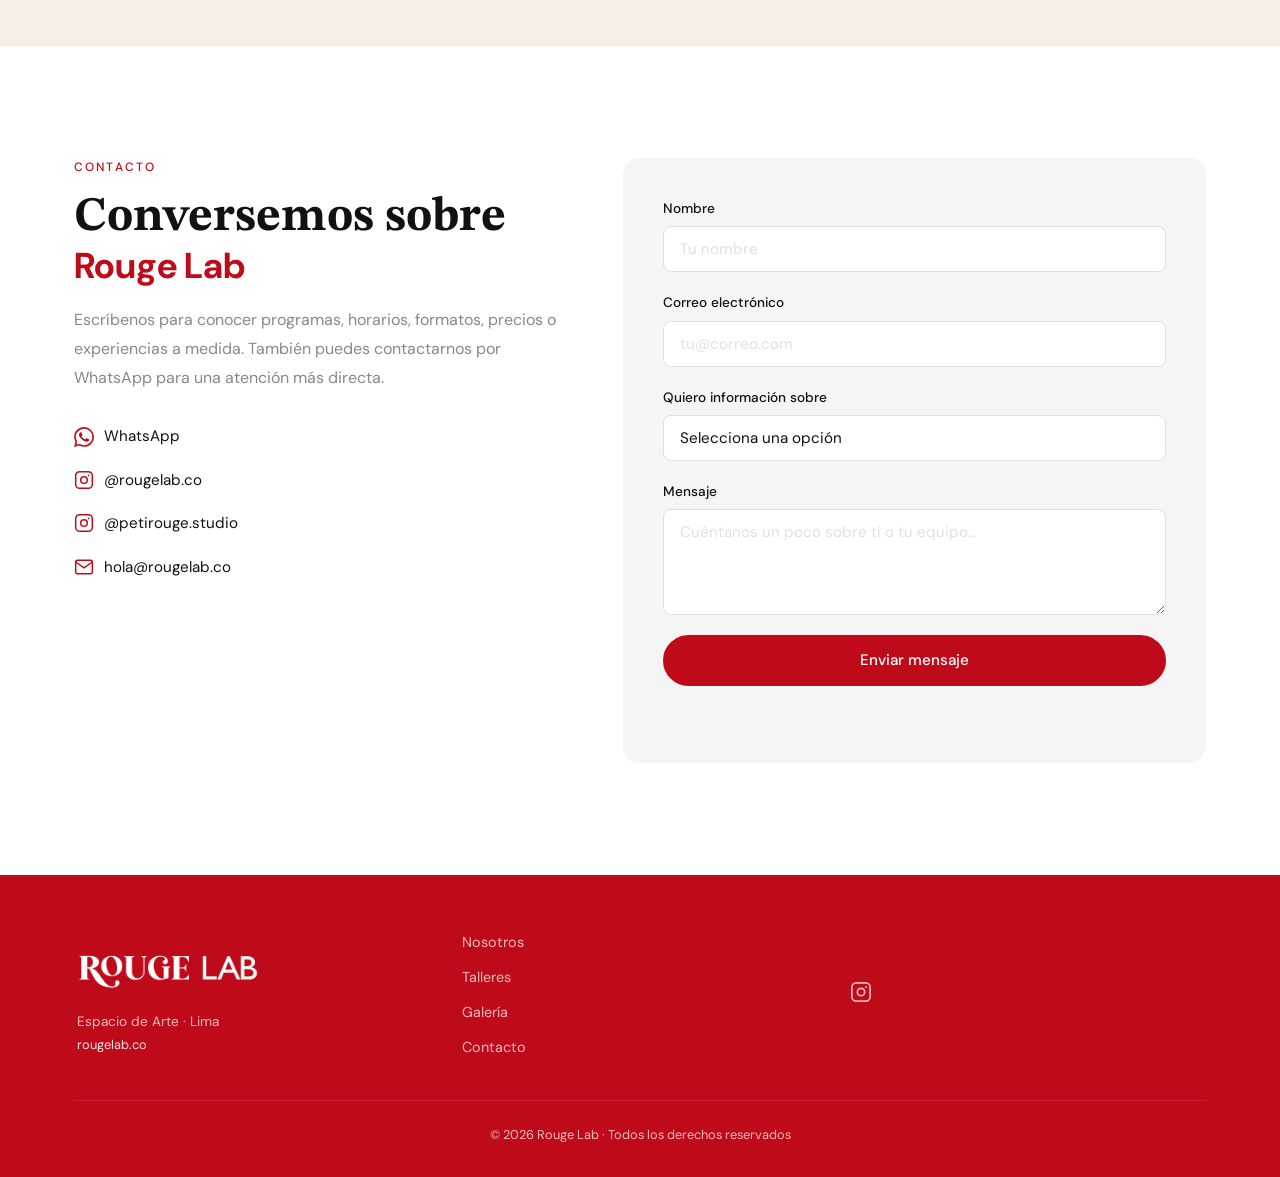
==== commit 98996c27: "Refine site content and remove legacy variants" ====
--- a/index.html
+++ b/index.html
@@ -185,7 +185,7 @@
             </div>
             <div class="team__info">
               <h3 class="team__name">Teté</h3>
-              <p class="team__role">Directora &amp; Cofundadora</p>
+              <p class="team__role">Directora de Arte &amp; Cofundadora</p>
               <p class="team__bio">Directora de arte e ilustradora con trayectoria en proyectos creativos, editoriales y corporativos. En Rouge Lab lidera la propuesta pedagógica y el desarrollo de experiencias donde la formación artística se combina con sensibilidad, técnica y acompañamiento cercano.</p>
               <a href="https://www.instagram.com/petirouge.studio/" target="_blank" rel="noopener" class="team__ig">
                 <svg width="16" height="16" viewBox="0 0 24 24" fill="none" stroke="currentColor" stroke-width="1.8"><rect x="2" y="2" width="20" height="20" rx="5"/><circle cx="12" cy="12" r="4"/><circle cx="17.5" cy="6.5" r="1" fill="currentColor" stroke="none"/></svg>
@@ -201,8 +201,12 @@
             </div>
             <div class="team__info">
               <h3 class="team__name">Carlos</h3>
-              <p class="team__role">Director de Operaciones &amp; Cofundador</p>
-              <p class="team__bio">Profesional en tecnología y profesor universitario, con experiencia en gestión, operaciones y transformación digital. En Rouge Lab lidera la estructura que sostiene la experiencia del estudio, desde los procesos de inscripción hasta la proyección institucional y el crecimiento del proyecto.</p>
+              <p class="team__role">Cofundador y Director de Tecnología</p>
+              <p class="team__bio">Líder de tecnología y docente universitario, con trayectoria gerencial en importantes empresas. En Rouge Lab aporta una visión estratégica que conecta tecnología, educación e innovación para fortalecer el crecimiento del proyecto.</p>
+              <a href="https://carlosganoza.com/vcard" target="_blank" rel="noopener" class="team__ig">
+                <svg width="16" height="16" viewBox="0 0 24 24" fill="none" stroke="currentColor" stroke-width="1.8"><path d="M10 13a5 5 0 0 0 7.07 0l2.83-2.83a5 5 0 1 0-7.07-7.07L11 4"/><path d="M14 11a5 5 0 0 0-7.07 0L4.1 13.83a5 5 0 1 0 7.07 7.07L13 20"/></svg>
+                Tarjeta de contacto
+              </a>
             </div>
           </div>
 
@@ -213,7 +217,7 @@
             <div class="team__info">
               <h3 class="team__name">Peti</h3>
               <p class="team__role">Chief Feather Officer</p>
-              <p class="team__bio">No habla, no cobra, pero inspira. Peti es el alma de Rouge Lab: hecho a mano, lleno de color y con una energía que recuerda por qué el arte importa. Primer egresado del taller de felting.</p>
+              <p class="team__bio">No habla, no cobra, pero inspira. Peti es el alma de Rouge Lab: hecho a mano, lleno de color y con una energía que recuerda por qué el arte importa. Primer egresado del taller de crochet.</p>
               <span class="team__badge">&#x1F426; Mascota oficial</span>
             </div>
           </div>
@@ -485,9 +489,9 @@
               </a>
             </li>
             <li>
-              <a href="https://www.instagram.com/petirojo.bc/" target="_blank" rel="noopener">
+              <a href="https://www.instagram.com/rougelab.co/" target="_blank" rel="noopener">
                 <svg width="20" height="20" viewBox="0 0 24 24" fill="none" stroke="currentColor" stroke-width="1.8"><rect x="2" y="2" width="20" height="20" rx="5"/><circle cx="12" cy="12" r="4"/><circle cx="17.5" cy="6.5" r="1" fill="currentColor" stroke="none"/></svg>
-                @petirojo.bc
+                @rougelab.co
               </a>
             </li>
             <li>
@@ -550,10 +554,7 @@
           <a href="#contacto">Contacto</a>
         </nav>
         <div class="footer__social">
-          <a href="https://www.instagram.com/petirojo.bc/" target="_blank" rel="noopener" aria-label="Instagram petirojo.bc">
-            <svg width="22" height="22" viewBox="0 0 24 24" fill="none" stroke="currentColor" stroke-width="1.8"><rect x="2" y="2" width="20" height="20" rx="5"/><circle cx="12" cy="12" r="4"/><circle cx="17.5" cy="6.5" r="1" fill="currentColor" stroke="none"/></svg>
-          </a>
-          <a href="https://www.instagram.com/petirouge.studio/" target="_blank" rel="noopener" aria-label="Instagram petirouge.studio">
+          <a href="https://www.instagram.com/rougelab.co/" target="_blank" rel="noopener" aria-label="Instagram rougelab.co">
             <svg width="22" height="22" viewBox="0 0 24 24" fill="none" stroke="currentColor" stroke-width="1.8"><rect x="2" y="2" width="20" height="20" rx="5"/><circle cx="12" cy="12" r="4"/><circle cx="17.5" cy="6.5" r="1" fill="currentColor" stroke="none"/></svg>
           </a>
         </div>
@@ -570,17 +571,17 @@
       <div class="promo__accent"></div>
       <button class="promo__close" aria-label="Cerrar">&times;</button>
       <span class="promo__badge">Nuevo taller</span>
-      <h2 class="promo__title">Tu primer retrato<br /><em>desde cero</em></h2>
-      <p class="promo__subtitle">Taller online para principiantes. Aprende a dibujar rostros paso a paso con técnicas profesionales y materiales fáciles de conseguir.</p>
+      <h2 class="promo__title">Tu primer retrato ilustrado</h2>
+      <p class="promo__subtitle">Taller online para principiantes. Aprende a interpretar rasgos y construir un estilo no realista paso a paso.</p>
       <div class="promo__details">
         <span class="promo__detail"><span class="promo__detail-icon">🎨</span> Online en vivo</span>
-        <span class="promo__detail"><span class="promo__detail-icon">⏱️</span> 1.5 horas</span>
+        <span class="promo__detail"><span class="promo__detail-icon">⏱️</span> 60 minutos</span>
         <span class="promo__detail"><span class="promo__detail-icon">📅</span> Jue 30 · 7:00 pm (hora Lima)</span>
       </div>
       <div class="promo__pricing">
         <span class="promo__price-old">S/ 149</span>
-        <span class="promo__price-new">S/ 69</span>
-        <span class="promo__discount-tag">-54%</span>
+        <span class="promo__price-new">S/ 30</span>
+        <span class="promo__discount-tag">-80%</span>
         <button class="promo__currency-toggle">Ver en US$</button>
       </div>
       <p class="promo__urgency">Oferta por tiempo limitado</p>
--- a/styles.css
+++ b/styles.css
@@ -1875,7 +1875,7 @@
   margin: .75rem auto 0;
   background: none;
   border: none;
-  color: rgba(255,255,255,.45);
+  color: rgba(17,17,17,.72);
   font-family: var(--font-sans);
   font-size: .78rem;
   cursor: pointer;
@@ -1885,7 +1885,7 @@
 }
 
 .promo__dismiss:hover {
-  color: rgba(255,255,255,.7);
+  color: rgba(17,17,17,.92);
 }
 
 .promo__footer {
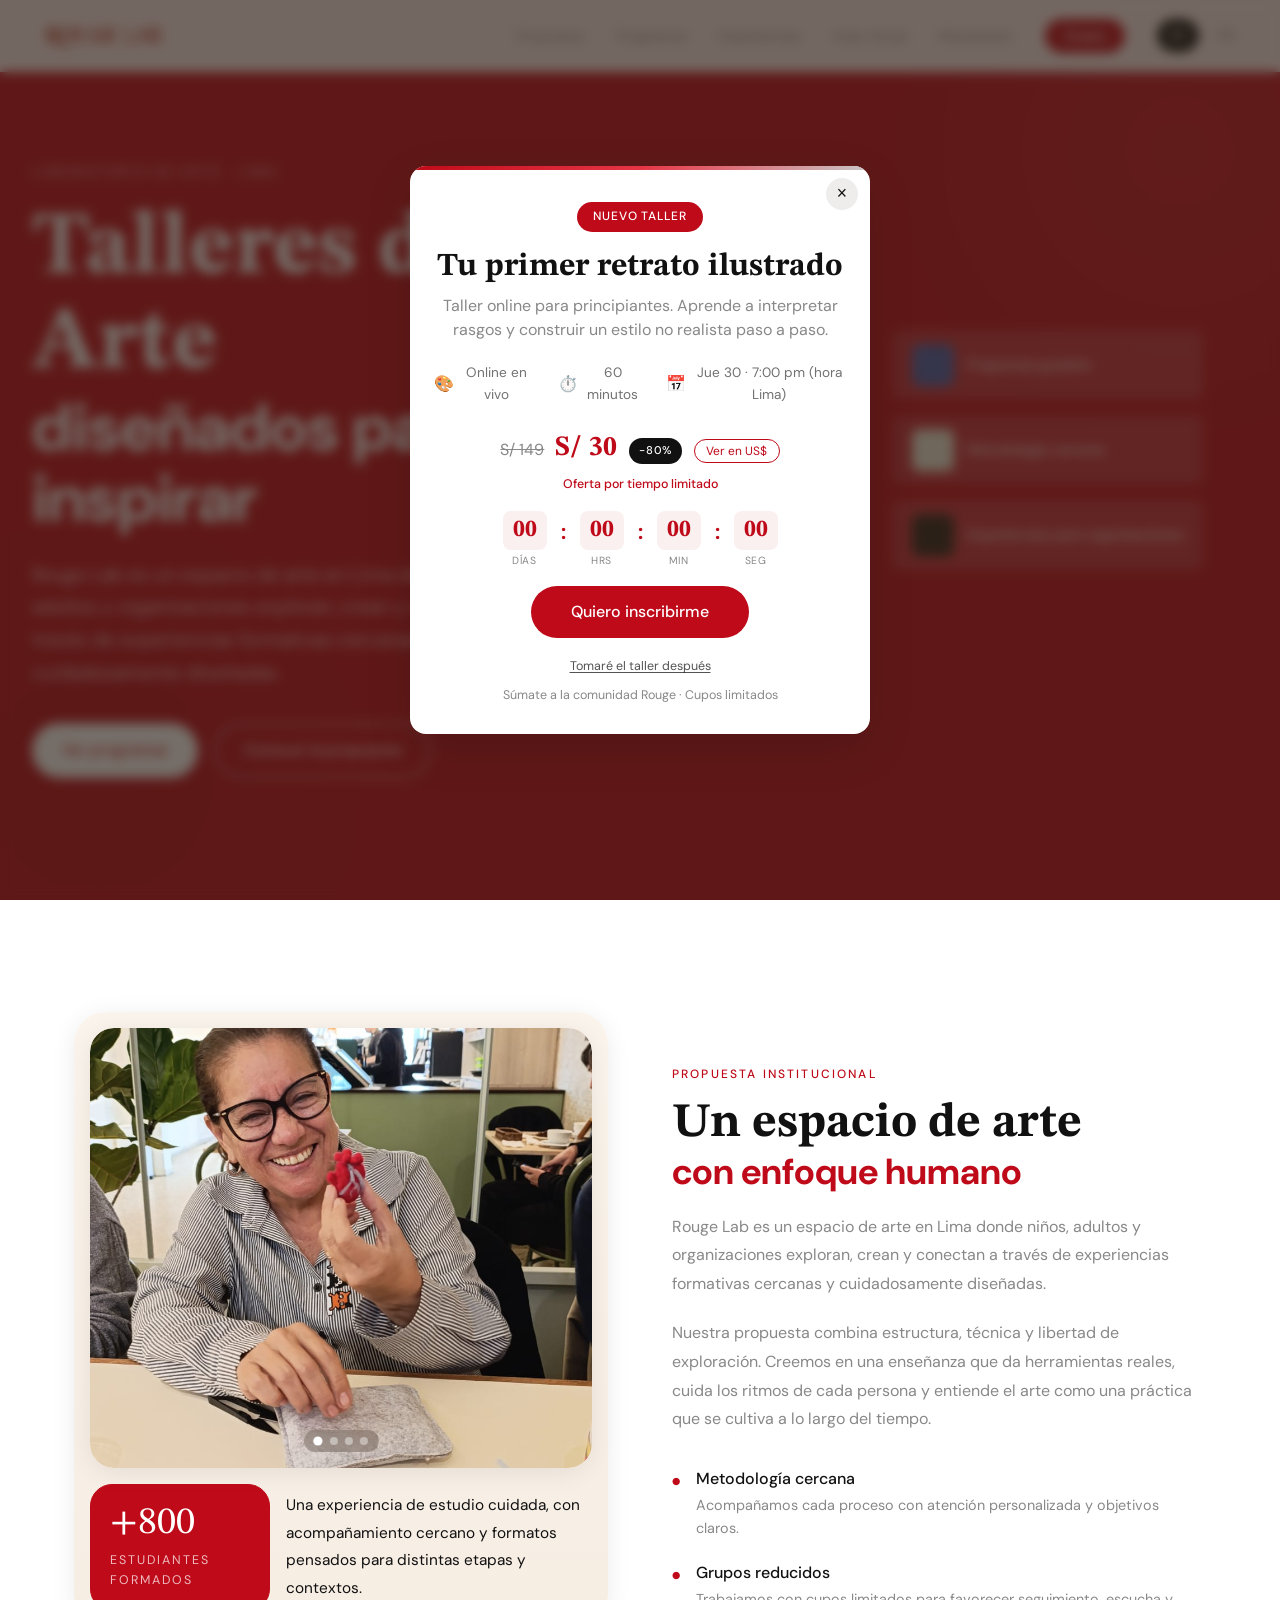
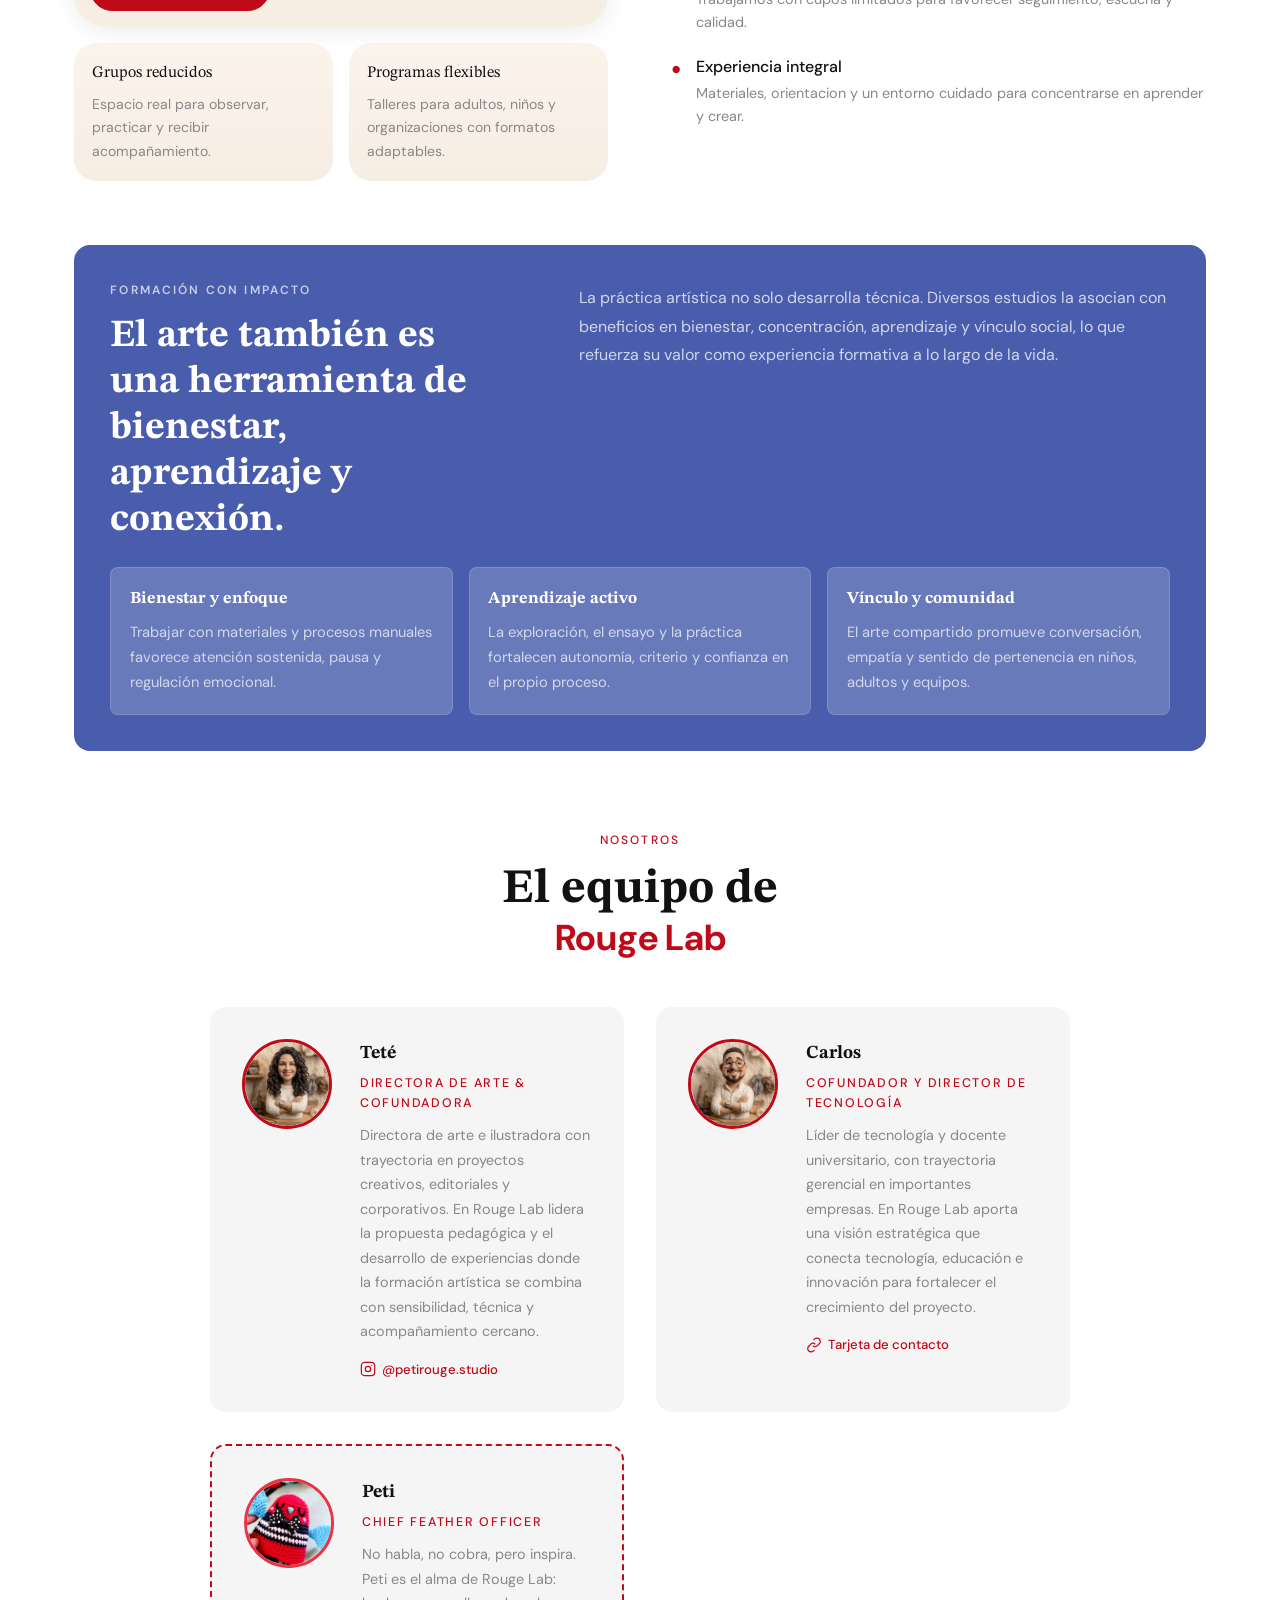
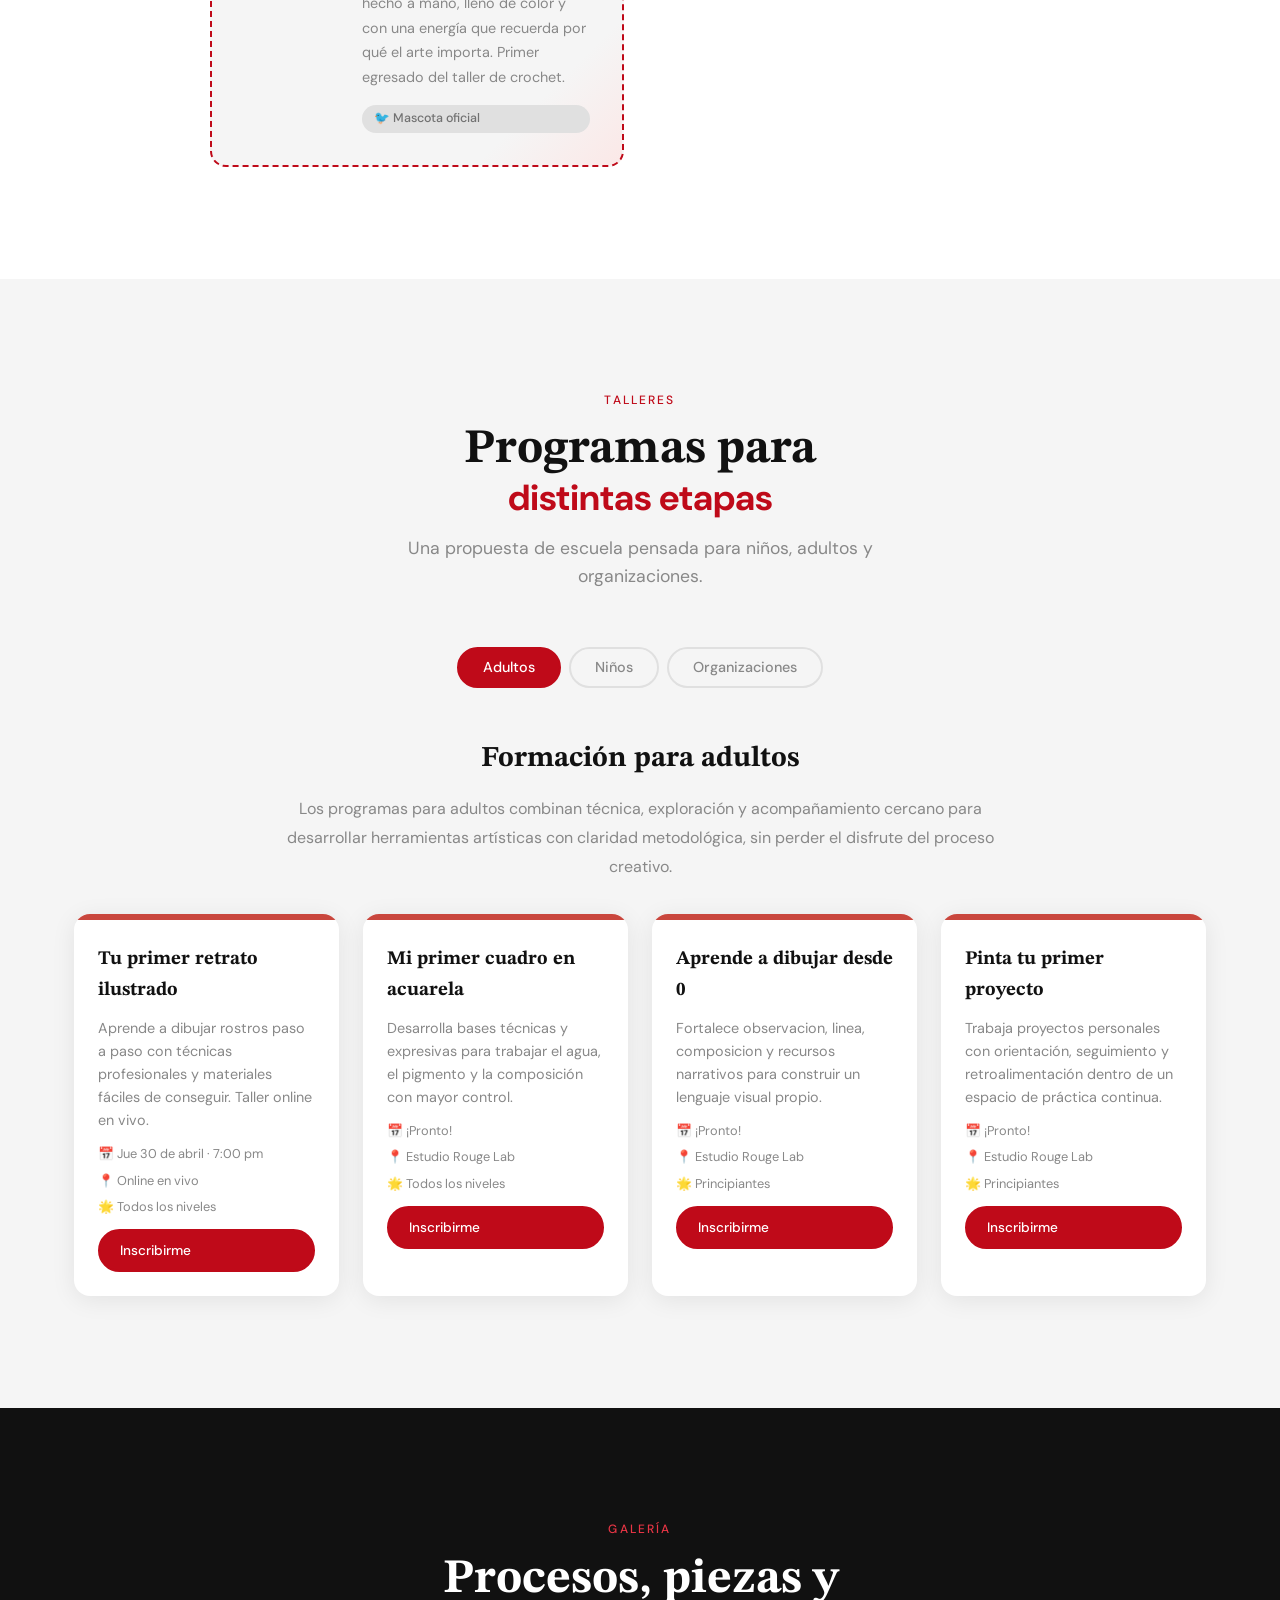
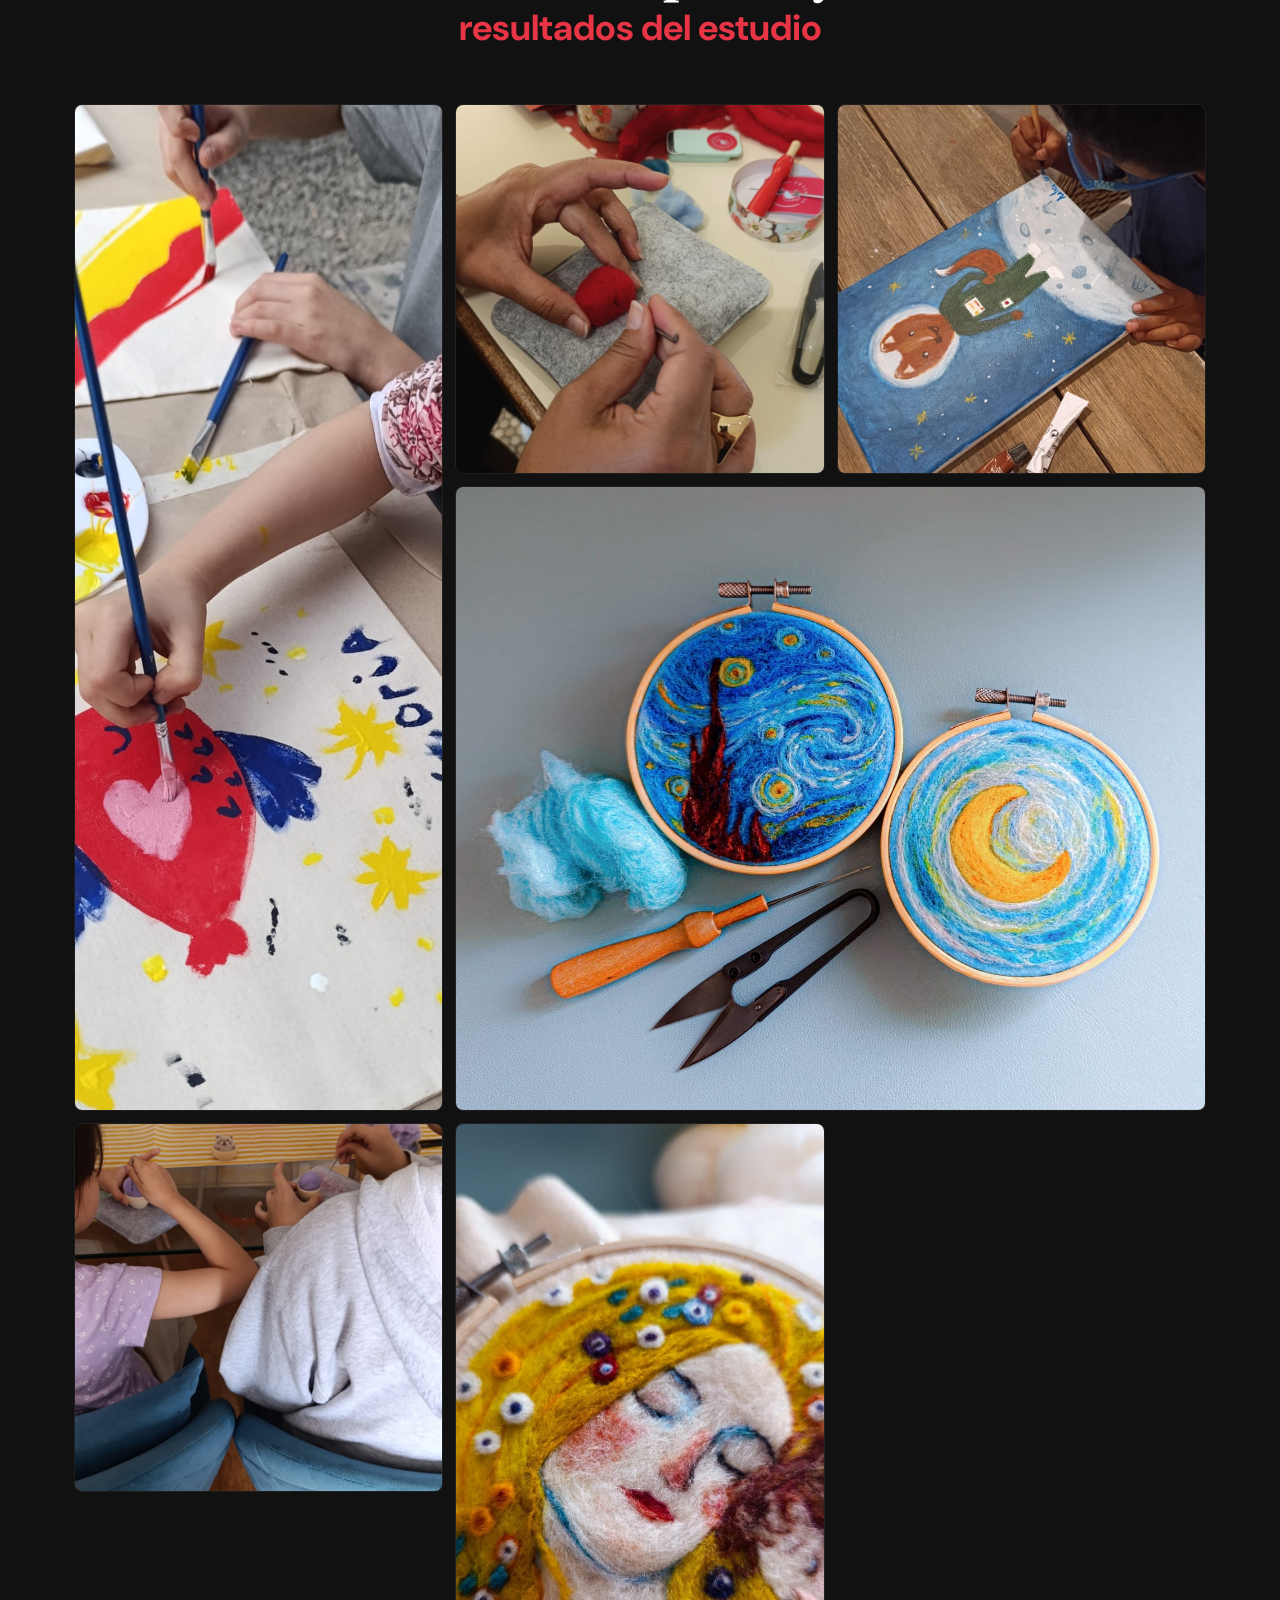
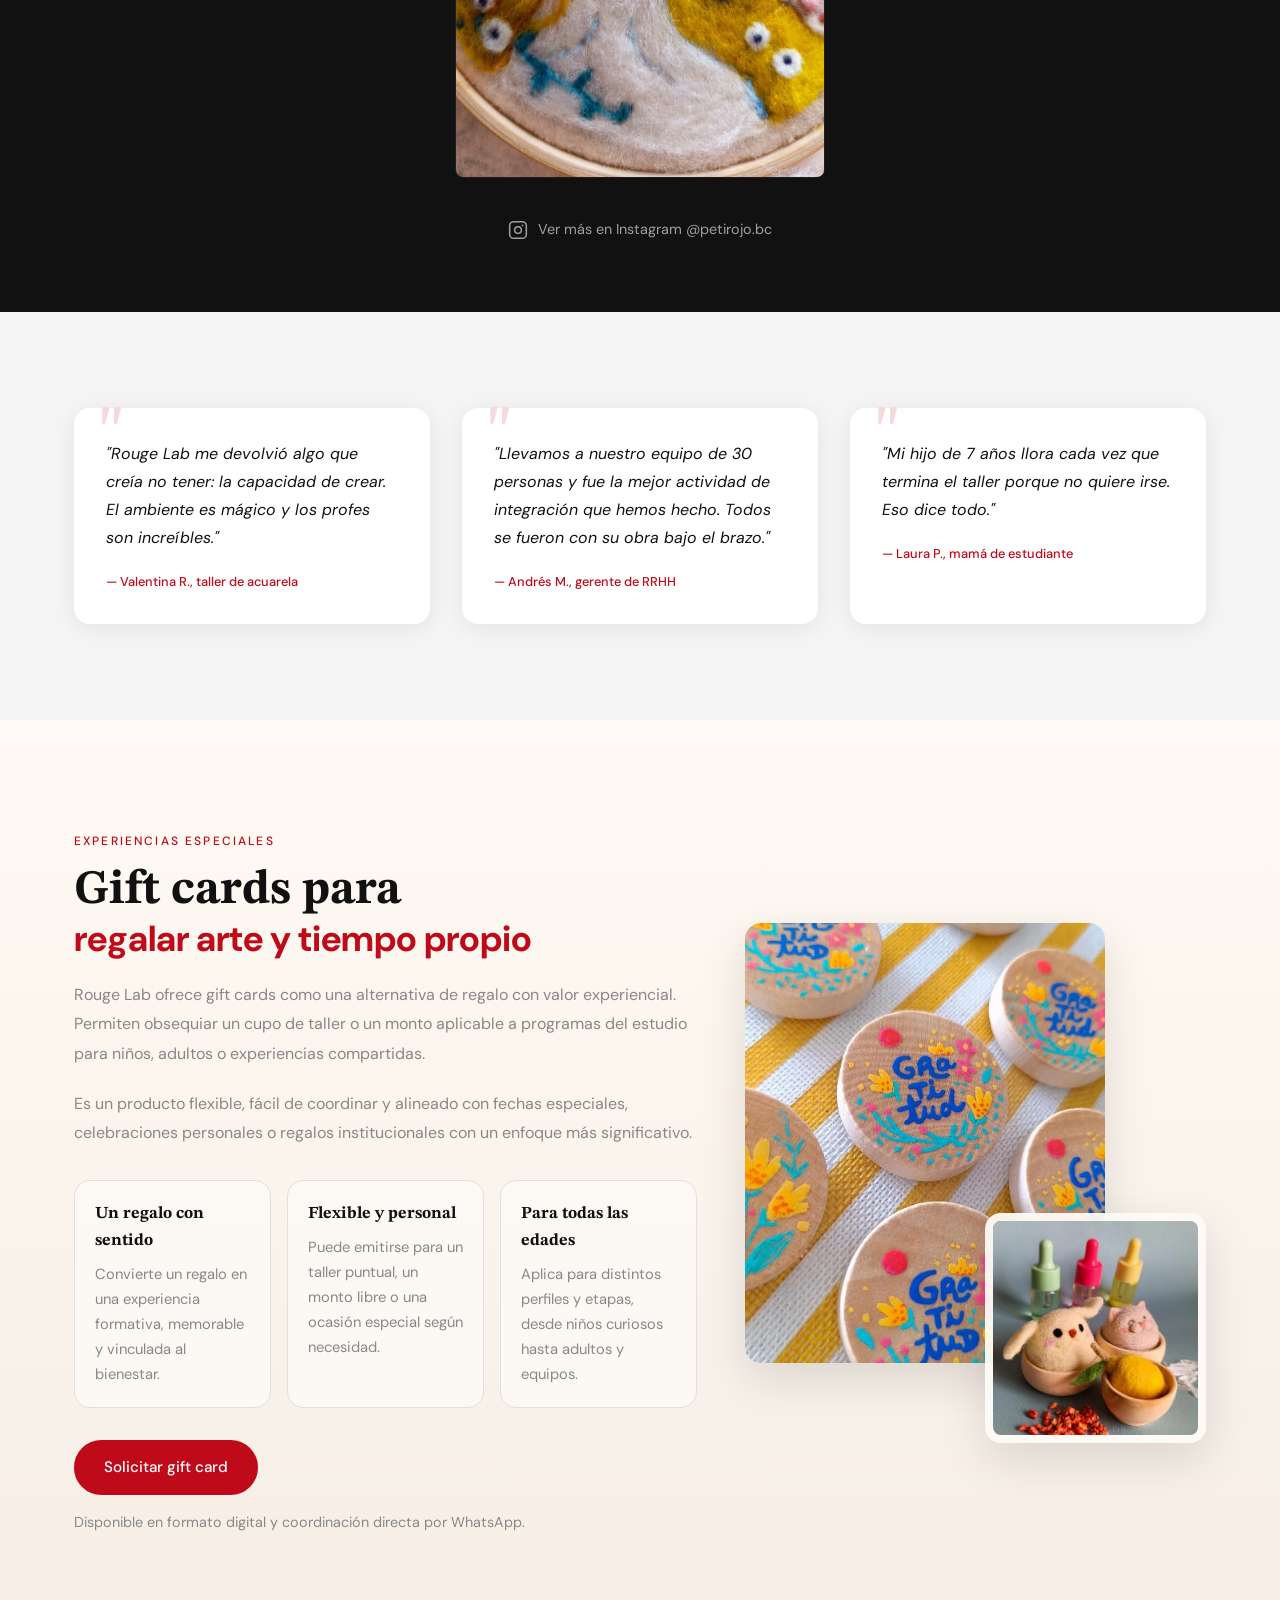
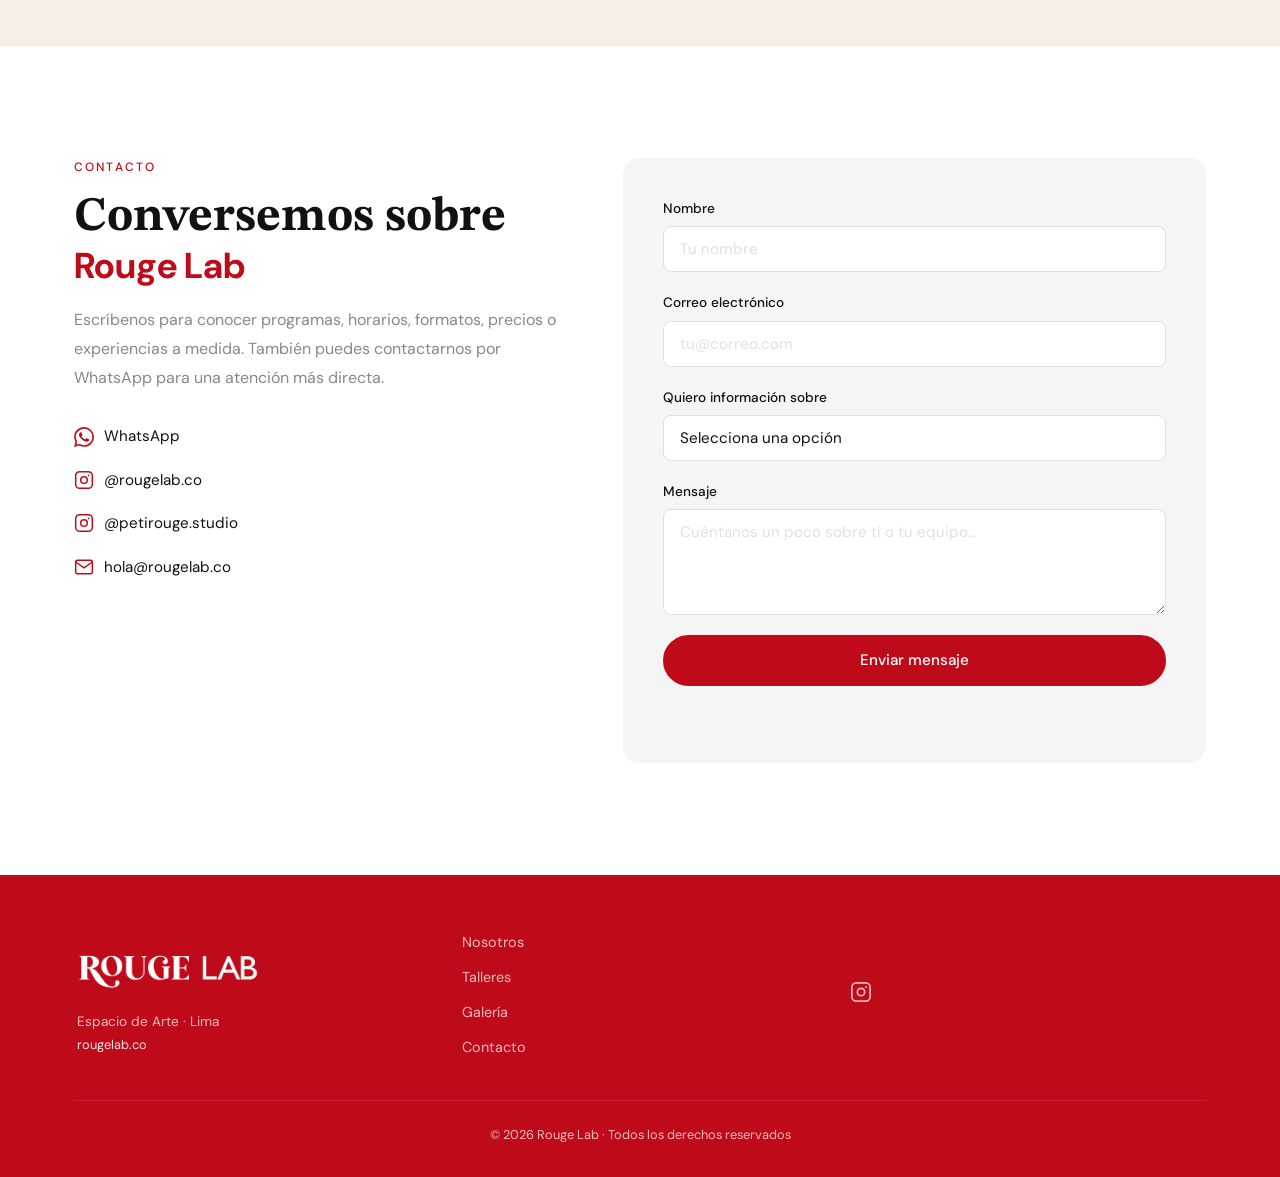
==== commit 368433e1: "Update team header section" ====
--- a/index.html
+++ b/index.html
@@ -174,7 +174,7 @@
 
       <!-- EQUIPO FUNDADOR -->
       <div class="team">
-        <p class="section-eyebrow" style="text-align:center; margin-top:5rem;">Dirección</p>
+        <p class="section-eyebrow" style="text-align:center; margin-top:5rem;">Nosotros</p>
         <h2 class="section-title" style="text-align:center; margin-bottom:3rem;">El equipo de<br/><em>Rouge Lab</em></h2>
         <div class="team__grid">
 
